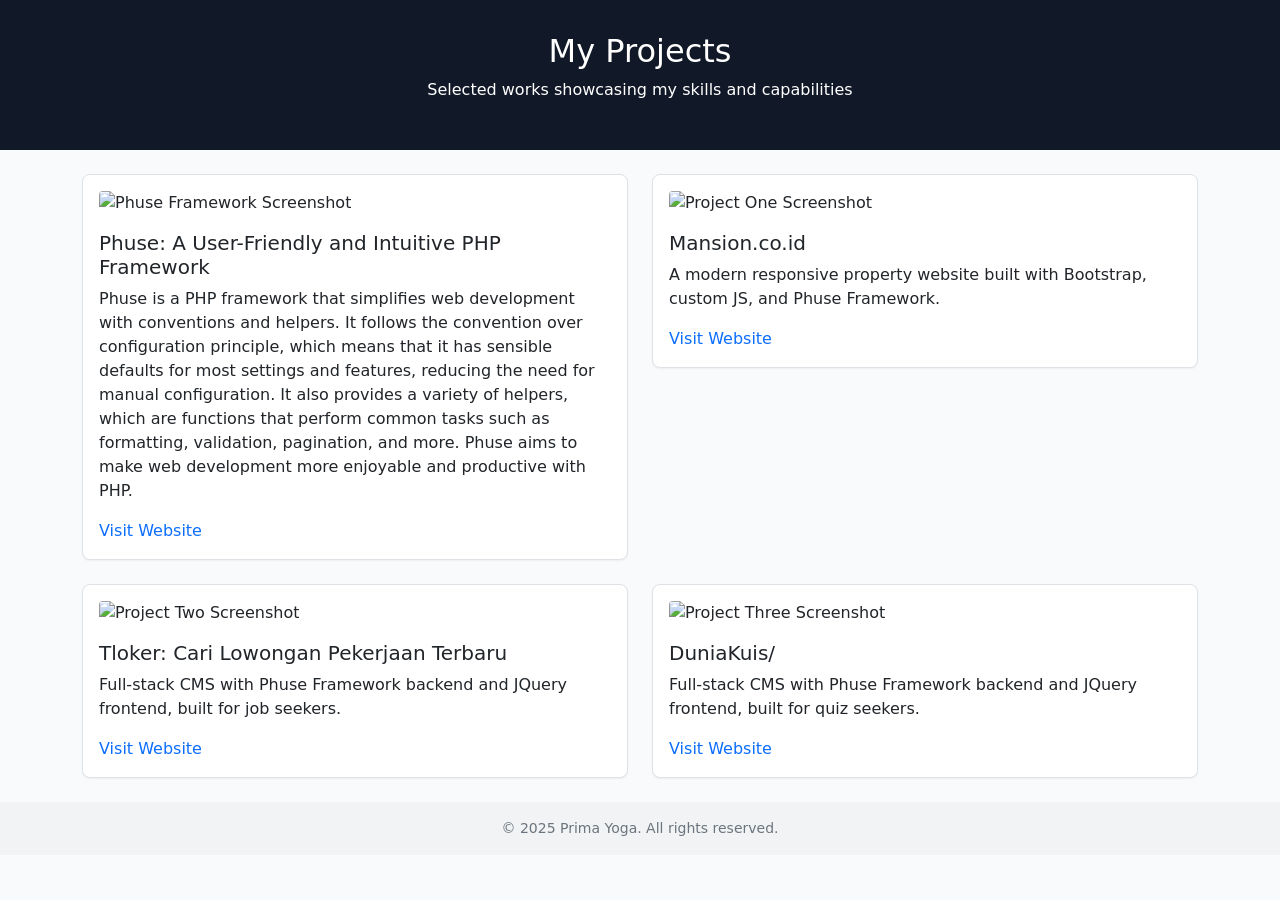
==== projects.html @ 7999642d "Create projects.html" ====
<!DOCTYPE html>
<html lang="en">
<head>
  <meta charset="UTF-8" />
  <meta name="viewport" content="width=device-width, initial-scale=1" />
  <title>Projects | Prima Yoga</title>
  <link href="https://cdn.jsdelivr.net/npm/bootstrap@5.3.3/dist/css/bootstrap.min.css" rel="stylesheet" />
  <style>
    body {
      font-family: system-ui, sans-serif;
      background-color: #f9fafb;
      color: #212529;
    }
    .header {
      background-color: #111827;
      color: white;
      padding: 2rem 1rem;
      text-align: center;
    }
    .header h1 {
      font-size: 2rem;
    }
    .project-card {
      border: 1px solid #dee2e6;
      border-radius: 0.5rem;
      padding: 1rem;
      background-color: #ffffff;
      box-shadow: 0 1px 2px rgba(0,0,0,0.05);
    }
    .project-image {
      max-height: 180px;
      object-fit: cover;
      border-radius: 0.25rem;
    }
    a {
      color: #0d6efd;
      text-decoration: none;
    }
    a:hover {
      text-decoration: underline;
    }
    footer {
      font-size: 0.875rem;
      padding: 1rem 0;
      text-align: center;
      background: #f1f3f5;
      color: #6c757d;
    }
  </style>
</head>
<body>

  <header class="header">
    <h1>My Projects</h1>
    <p>Selected works showcasing my skills and capabilities</p>
  </header>

  <main class="container py-4">
    <div class="row g-4">

      <!-- Project Phuse -->
      <div class="col-md-6">
        <div class="project-card">
          <img src="https://via.placeholder.com/600x300?text=Project+One" alt="Phuse Framework Screenshot" class="img-fluid project-image mb-3" />
          <h5>Phuse: A User-Friendly and Intuitive PHP Framework</h5>
          <p>Phuse is a PHP framework that simplifies web development with conventions and helpers. It follows the convention over configuration principle, which means that it has sensible defaults for most settings and features, reducing the need for manual configuration. It also provides a variety of helpers, which are functions that perform common tasks such as formatting, validation, pagination, and more. Phuse aims to make web development more enjoyable and productive with PHP.</p>
          <a href="https://github.com/primaybr/phuse" target="_blank">Visit Website</a>
        </div>
      </div>

      <!-- Project 1 -->
      <div class="col-md-6">
        <div class="project-card">
          <img src="https://via.placeholder.com/600x300?text=Project+One" alt="Project One Screenshot" class="img-fluid project-image mb-3" />
          <h5>Mansion.co.id</h5>
          <p>A modern responsive property website built with Bootstrap, custom JS, and Phuse Framework.</p>
          <a href="https://mansion.co.id/" target="_blank">Visit Website</a>
        </div>
      </div>

      <!-- Project 2 -->
      <div class="col-md-6">
        <div class="project-card">
          <img src="https://via.placeholder.com/600x300?text=Project+Two" alt="Project Two Screenshot" class="img-fluid project-image mb-3" />
          <h5>Tloker: Cari Lowongan Pekerjaan Terbaru</h5>
          <p>Full-stack CMS with Phuse Framework backend and JQuery frontend, built for job seekers.</p>
          <a href="https://tloker.com/" target="_blank">Visit Website</a>
        </div>
      </div>

       <!-- Project 3 -->
      <div class="col-md-6">
        <div class="project-card">
          <img src="https://via.placeholder.com/600x300?text=Project+Three" alt="Project Three Screenshot" class="img-fluid project-image mb-3" />
          <h5>DuniaKuis/</h5>
          <p>Full-stack CMS with Phuse Framework backend and JQuery frontend, built for quiz seekers.</p>
          <a href="https://duniakuis.id/" target="_blank">Visit Website</a>
        </div>
      </div>

    </div>
  </main>

  <footer>
    &copy; 2025 Prima Yoga. All rights reserved.
  </footer>

  <script src="https://cdn.jsdelivr.net/npm/bootstrap@5.3.3/dist/js/bootstrap.bundle.min.js"></script>
</body>
</html>
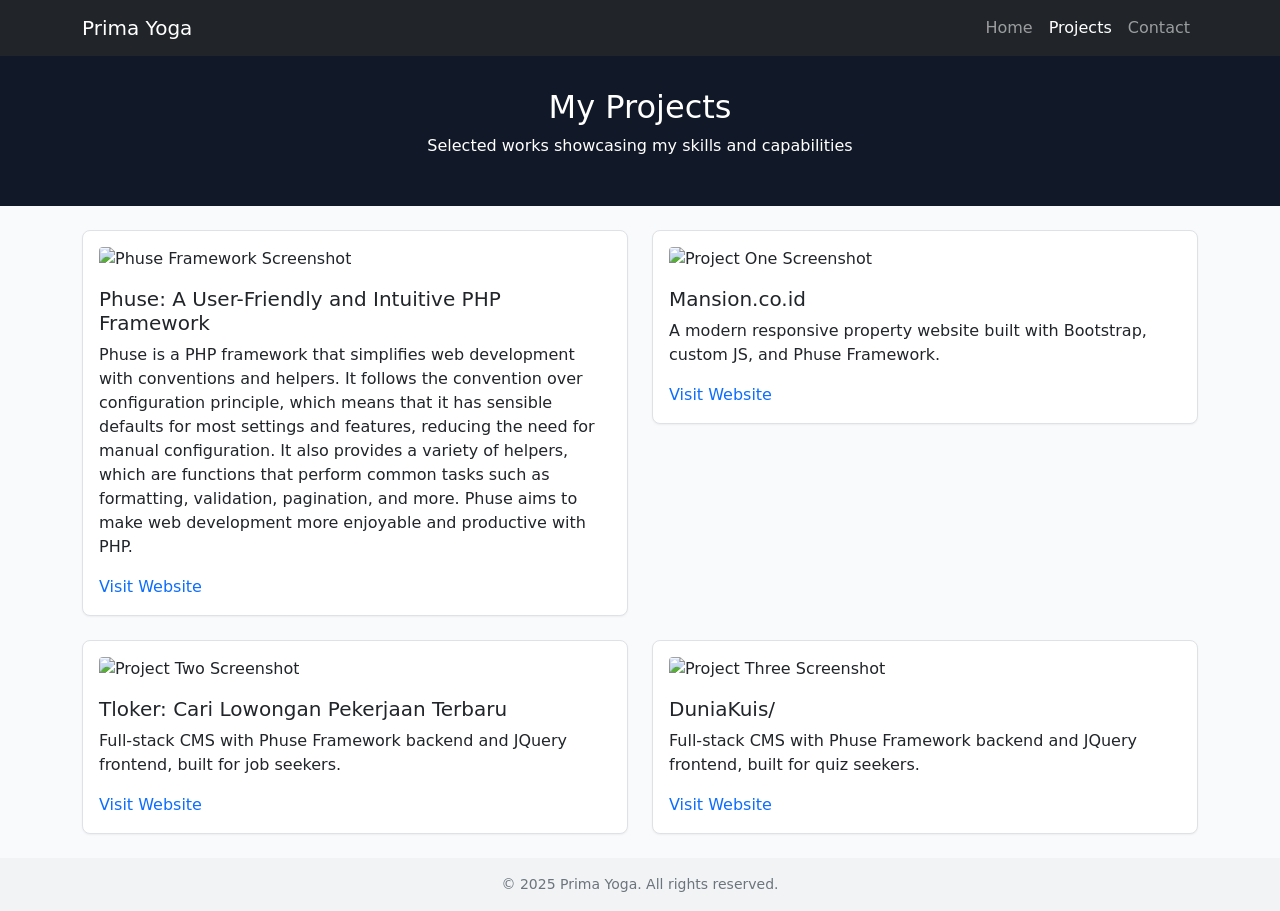
==== commit 28ab0827: "Update projects.html" ====
--- a/projects.html
+++ b/projects.html
@@ -50,6 +50,29 @@
 </head>
 <body>
 
+  <!-- Navbar -->
+  <nav class="navbar navbar-expand-lg navbar-dark bg-dark">
+    <div class="container">
+      <a class="navbar-brand" href="index.html">Prima Yoga</a>
+      <button class="navbar-toggler" type="button" data-bs-toggle="collapse" data-bs-target="#mainNav">
+        <span class="navbar-toggler-icon"></span>
+      </button>
+      <div class="collapse navbar-collapse" id="mainNav">
+        <ul class="navbar-nav ms-auto">
+          <li class="nav-item">
+            <a class="nav-link" href="index.html">Home</a>
+          </li>
+          <li class="nav-item">
+            <a class="nav-link active" aria-current="page" href="projects.html">Projects</a>
+          </li>
+          <li class="nav-item">
+            <a class="nav-link" href="mailto:primaybr@gmail.com">Contact</a>
+          </li>
+        </ul>
+      </div>
+    </div>
+  </nav>
+  
   <header class="header">
     <h1>My Projects</h1>
     <p>Selected works showcasing my skills and capabilities</p>
@@ -61,7 +84,7 @@
       <!-- Project Phuse -->
       <div class="col-md-6">
         <div class="project-card">
-          <img src="https://via.placeholder.com/600x300?text=Project+One" alt="Phuse Framework Screenshot" class="img-fluid project-image mb-3" />
+          <img src="https://placehold.co/600x400?text=Phuse" alt="Phuse Framework Screenshot" class="img-fluid project-image mb-3" />
           <h5>Phuse: A User-Friendly and Intuitive PHP Framework</h5>
           <p>Phuse is a PHP framework that simplifies web development with conventions and helpers. It follows the convention over configuration principle, which means that it has sensible defaults for most settings and features, reducing the need for manual configuration. It also provides a variety of helpers, which are functions that perform common tasks such as formatting, validation, pagination, and more. Phuse aims to make web development more enjoyable and productive with PHP.</p>
           <a href="https://github.com/primaybr/phuse" target="_blank">Visit Website</a>
@@ -71,7 +94,7 @@
       <!-- Project 1 -->
       <div class="col-md-6">
         <div class="project-card">
-          <img src="https://via.placeholder.com/600x300?text=Project+One" alt="Project One Screenshot" class="img-fluid project-image mb-3" />
+          <img src="https://placehold.co/600x400?text=Mansion" alt="Project One Screenshot" class="img-fluid project-image mb-3" />
           <h5>Mansion.co.id</h5>
           <p>A modern responsive property website built with Bootstrap, custom JS, and Phuse Framework.</p>
           <a href="https://mansion.co.id/" target="_blank">Visit Website</a>
@@ -81,7 +104,7 @@
       <!-- Project 2 -->
       <div class="col-md-6">
         <div class="project-card">
-          <img src="https://via.placeholder.com/600x300?text=Project+Two" alt="Project Two Screenshot" class="img-fluid project-image mb-3" />
+          <img src="https://placehold.co/600x400?text=Tloker" alt="Project Two Screenshot" class="img-fluid project-image mb-3" />
           <h5>Tloker: Cari Lowongan Pekerjaan Terbaru</h5>
           <p>Full-stack CMS with Phuse Framework backend and JQuery frontend, built for job seekers.</p>
           <a href="https://tloker.com/" target="_blank">Visit Website</a>
@@ -91,7 +114,7 @@
        <!-- Project 3 -->
       <div class="col-md-6">
         <div class="project-card">
-          <img src="https://via.placeholder.com/600x300?text=Project+Three" alt="Project Three Screenshot" class="img-fluid project-image mb-3" />
+          <img src="https://placehold.co/600x400?text=Dunia Kuis" alt="Project Three Screenshot" class="img-fluid project-image mb-3" />
           <h5>DuniaKuis/</h5>
           <p>Full-stack CMS with Phuse Framework backend and JQuery frontend, built for quiz seekers.</p>
           <a href="https://duniakuis.id/" target="_blank">Visit Website</a>
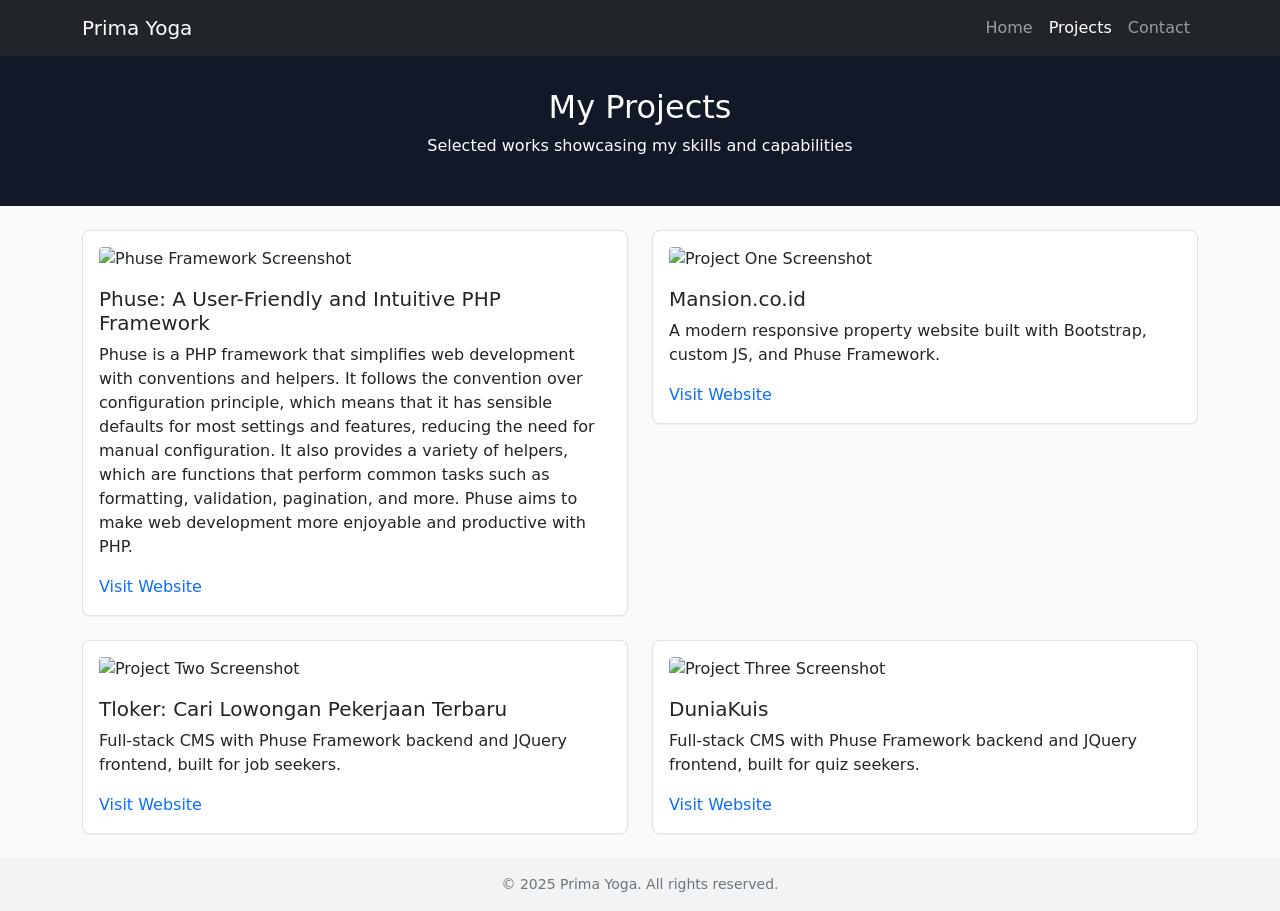
==== commit 4d05d9ba: "Update projects.html" ====
--- a/projects.html
+++ b/projects.html
@@ -115,7 +115,7 @@
       <div class="col-md-6">
         <div class="project-card">
           <img src="https://placehold.co/600x400?text=Dunia Kuis" alt="Project Three Screenshot" class="img-fluid project-image mb-3" />
-          <h5>DuniaKuis/</h5>
+          <h5>DuniaKuis</h5>
           <p>Full-stack CMS with Phuse Framework backend and JQuery frontend, built for quiz seekers.</p>
           <a href="https://duniakuis.id/" target="_blank">Visit Website</a>
         </div>
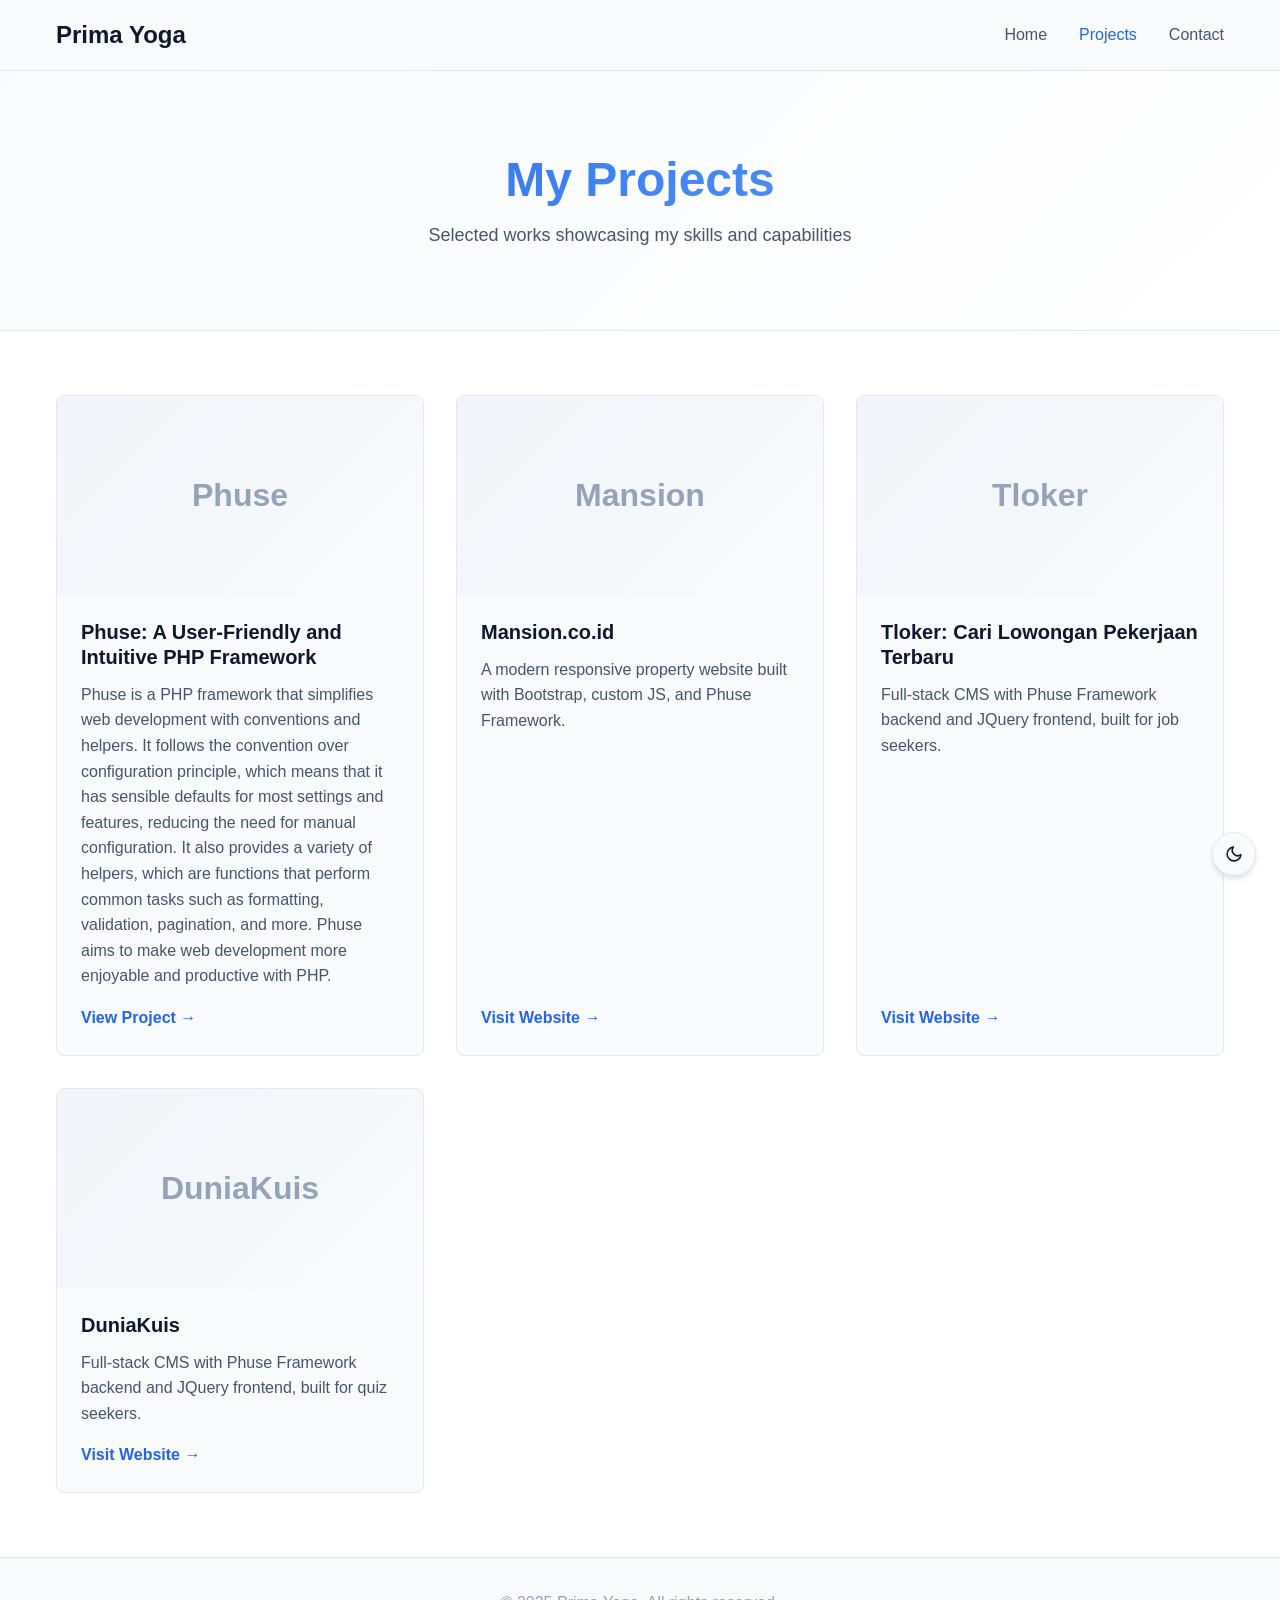
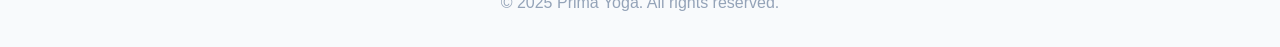
==== commit dc5743ca: "Update" ====
--- a/projects.html
+++ b/projects.html
@@ -1,133 +1,228 @@
 <!DOCTYPE html>
-<html lang="en">
+<html lang="en" data-theme="dark">
 <head>
   <meta charset="UTF-8" />
   <meta name="viewport" content="width=device-width, initial-scale=1" />
   <title>Projects | Prima Yoga</title>
-  <link href="https://cdn.jsdelivr.net/npm/bootstrap@5.3.3/dist/css/bootstrap.min.css" rel="stylesheet" />
+  <link href="assets/css/styles.css" rel="stylesheet">
   <style>
-    body {
-      font-family: system-ui, sans-serif;
-      background-color: #f9fafb;
-      color: #212529;
-    }
-    .header {
-      background-color: #111827;
-      color: white;
+    /* Custom Portfolio Styles */
+    .navbar {
+      background: var(--ps-bg-surface);
+      border-bottom: 1px solid var(--ps-border);
+      padding: 1rem 0;
+      position: sticky;
+      top: 0;
+      z-index: 1000;
+    }
+    .navbar-brand {
+      font-weight: 700;
+      font-size: 1.5rem;
+      color: var(--ps-text-primary);
+    }
+    .navbar-nav {
+      display: flex;
+      gap: 2rem;
+      list-style: none;
+      margin: 0;
+      padding: 0;
+    }
+    .navbar-nav a {
+      color: var(--ps-text-secondary);
+      text-decoration: none;
+      font-weight: 500;
+      transition: color 0.2s;
+    }
+    .navbar-nav a:hover,
+    .navbar-nav a.active {
+      color: var(--ps-primary);
+    }
+    .hero {
+      background: linear-gradient(135deg, var(--ps-bg-surface) 0%, var(--ps-bg-base) 100%);
+      padding: 5rem 1rem;
+      text-align: center;
+      border-bottom: 1px solid var(--ps-border);
+    }
+    .hero h1 {
+      font-size: 3rem;
+      font-weight: 700;
+      margin-bottom: 0.75rem;
+      background: linear-gradient(135deg, var(--ps-primary) 0%, #60A5FA 100%);
+      -webkit-background-clip: text;
+      -webkit-text-fill-color: transparent;
+      background-clip: text;
+    }
+    .hero p {
+      font-size: 1.125rem;
+      color: var(--ps-text-secondary);
+      max-width: 600px;
+      margin: 0 auto;
+    }
+    .projects-section {
+      padding: 4rem 1rem;
+    }
+    .projects-grid {
+      display: grid;
+      grid-template-columns: repeat(auto-fit, minmax(350px, 1fr));
+      gap: 2rem;
+    }
+    .project-card {
+      background: var(--ps-bg-surface);
+      border: 1px solid var(--ps-border);
+      border-radius: var(--ps-radius-lg);
+      overflow: hidden;
+      transition: all 0.3s ease;
+      display: flex;
+      flex-direction: column;
+    }
+    .project-card:hover {
+      border-color: var(--ps-primary);
+      box-shadow: var(--ps-shadow-lg);
+      transform: translateY(-4px);
+    }
+    .project-image {
+      width: 100%;
+      height: 200px;
+      object-fit: cover;
+      background: linear-gradient(135deg, var(--ps-bg-subtle) 0%, var(--ps-bg-surface) 100%);
+      display: flex;
+      align-items: center;
+      justify-content: center;
+      font-size: 2rem;
+      font-weight: 700;
+      color: var(--ps-text-muted);
+    }
+    .project-content {
+      padding: 1.5rem;
+      flex: 1;
+      display: flex;
+      flex-direction: column;
+    }
+    .project-content h3 {
+      font-size: 1.25rem;
+      font-weight: 600;
+      margin-bottom: 0.75rem;
+      color: var(--ps-text-primary);
+    }
+    .project-content p {
+      color: var(--ps-text-secondary);
+      line-height: 1.6;
+      margin-bottom: 1rem;
+      flex: 1;
+    }
+    .project-link {
+      display: inline-block;
+      color: var(--ps-primary);
+      text-decoration: none;
+      font-weight: 600;
+      transition: color 0.2s;
+    }
+    .project-link:hover {
+      color: var(--ps-primary-hover);
+      text-decoration: underline;
+    }
+    footer {
+      background: var(--ps-bg-surface);
+      border-top: 1px solid var(--ps-border);
       padding: 2rem 1rem;
       text-align: center;
-    }
-    .header h1 {
-      font-size: 2rem;
-    }
-    .project-card {
-      border: 1px solid #dee2e6;
-      border-radius: 0.5rem;
-      padding: 1rem;
-      background-color: #ffffff;
-      box-shadow: 0 1px 2px rgba(0,0,0,0.05);
-    }
-    .project-image {
-      max-height: 180px;
-      object-fit: cover;
-      border-radius: 0.25rem;
-    }
-    a {
-      color: #0d6efd;
-      text-decoration: none;
-    }
-    a:hover {
-      text-decoration: underline;
-    }
-    footer {
-      font-size: 0.875rem;
-      padding: 1rem 0;
-      text-align: center;
-      background: #f1f3f5;
-      color: #6c757d;
+      color: var(--ps-text-muted);
+    }
+    @media (max-width: 768px) {
+      .hero h1 {
+        font-size: 2.25rem;
+      }
+      .hero p {
+        font-size: 1rem;
+      }
+      .projects-grid {
+        grid-template-columns: 1fr;
+      }
+      .navbar-nav {
+        flex-direction: column;
+        gap: 1rem;
+        text-align: center;
+      }
     }
   </style>
 </head>
 <body>
 
   <!-- Navbar -->
-  <nav class="navbar navbar-expand-lg navbar-dark bg-dark">
-    <div class="container">
+  <nav class="navbar">
+    <div class="container d-flex justify-content-between align-items-center">
       <a class="navbar-brand" href="index.html">Prima Yoga</a>
-      <button class="navbar-toggler" type="button" data-bs-toggle="collapse" data-bs-target="#mainNav">
-        <span class="navbar-toggler-icon"></span>
-      </button>
-      <div class="collapse navbar-collapse" id="mainNav">
-        <ul class="navbar-nav ms-auto">
-          <li class="nav-item">
-            <a class="nav-link" href="index.html">Home</a>
-          </li>
-          <li class="nav-item">
-            <a class="nav-link active" aria-current="page" href="projects.html">Projects</a>
-          </li>
-          <li class="nav-item">
-            <a class="nav-link" href="mailto:primaybr@gmail.com">Contact</a>
-          </li>
-        </ul>
-      </div>
+      <ul class="navbar-nav">
+        <li><a href="index.html">Home</a></li>
+        <li><a href="projects.html" class="active">Projects</a></li>
+        <li><a href="mailto:primaybr@gmail.com">Contact</a></li>
+      </ul>
     </div>
   </nav>
   
-  <header class="header">
-    <h1>My Projects</h1>
-    <p>Selected works showcasing my skills and capabilities</p>
+  <!-- Hero Section -->
+  <header class="hero">
+    <div class="container">
+      <h1>My Projects</h1>
+      <p>Selected works showcasing my skills and capabilities</p>
+    </div>
   </header>
 
-  <main class="container py-4">
-    <div class="row g-4">
-
-      <!-- Project Phuse -->
-      <div class="col-md-6">
-        <div class="project-card">
-          <img src="https://placehold.co/600x400?text=Phuse" alt="Phuse Framework Screenshot" class="img-fluid project-image mb-3" />
-          <h5>Phuse: A User-Friendly and Intuitive PHP Framework</h5>
-          <p>Phuse is a PHP framework that simplifies web development with conventions and helpers. It follows the convention over configuration principle, which means that it has sensible defaults for most settings and features, reducing the need for manual configuration. It also provides a variety of helpers, which are functions that perform common tasks such as formatting, validation, pagination, and more. Phuse aims to make web development more enjoyable and productive with PHP.</p>
-          <a href="https://github.com/primaybr/phuse" target="_blank">Visit Website</a>
-        </div>
+  <!-- Projects Section -->
+  <main class="projects-section">
+    <div class="container">
+      <div class="projects-grid">
+
+        <!-- Project Phuse -->
+        <div class="project-card">
+          <div class="project-image">Phuse</div>
+          <div class="project-content">
+            <h3>Phuse: A User-Friendly and Intuitive PHP Framework</h3>
+            <p>Phuse is a PHP framework that simplifies web development with conventions and helpers. It follows the convention over configuration principle, which means that it has sensible defaults for most settings and features, reducing the need for manual configuration. It also provides a variety of helpers, which are functions that perform common tasks such as formatting, validation, pagination, and more. Phuse aims to make web development more enjoyable and productive with PHP.</p>
+            <a href="https://github.com/primaybr/phuse" target="_blank" class="project-link">View Project →</a>
+          </div>
+        </div>
+
+        <!-- Project Mansion -->
+        <div class="project-card">
+          <div class="project-image">Mansion</div>
+          <div class="project-content">
+            <h3>Mansion.co.id</h3>
+            <p>A modern responsive property website built with Bootstrap, custom JS, and Phuse Framework.</p>
+            <a href="https://mansion.co.id/" target="_blank" class="project-link">Visit Website →</a>
+          </div>
+        </div>
+
+        <!-- Project Tloker -->
+        <div class="project-card">
+          <div class="project-image">Tloker</div>
+          <div class="project-content">
+            <h3>Tloker: Cari Lowongan Pekerjaan Terbaru</h3>
+            <p>Full-stack CMS with Phuse Framework backend and JQuery frontend, built for job seekers.</p>
+            <a href="https://tloker.com/" target="_blank" class="project-link">Visit Website →</a>
+          </div>
+        </div>
+
+        <!-- Project DuniaKuis -->
+        <div class="project-card">
+          <div class="project-image">DuniaKuis</div>
+          <div class="project-content">
+            <h3>DuniaKuis</h3>
+            <p>Full-stack CMS with Phuse Framework backend and JQuery frontend, built for quiz seekers.</p>
+            <a href="https://duniakuis.id/" target="_blank" class="project-link">Visit Website →</a>
+          </div>
+        </div>
+
       </div>
-
-      <!-- Project 1 -->
-      <div class="col-md-6">
-        <div class="project-card">
-          <img src="https://placehold.co/600x400?text=Mansion" alt="Project One Screenshot" class="img-fluid project-image mb-3" />
-          <h5>Mansion.co.id</h5>
-          <p>A modern responsive property website built with Bootstrap, custom JS, and Phuse Framework.</p>
-          <a href="https://mansion.co.id/" target="_blank">Visit Website</a>
-        </div>
-      </div>
-
-      <!-- Project 2 -->
-      <div class="col-md-6">
-        <div class="project-card">
-          <img src="https://placehold.co/600x400?text=Tloker" alt="Project Two Screenshot" class="img-fluid project-image mb-3" />
-          <h5>Tloker: Cari Lowongan Pekerjaan Terbaru</h5>
-          <p>Full-stack CMS with Phuse Framework backend and JQuery frontend, built for job seekers.</p>
-          <a href="https://tloker.com/" target="_blank">Visit Website</a>
-        </div>
-      </div>
-
-       <!-- Project 3 -->
-      <div class="col-md-6">
-        <div class="project-card">
-          <img src="https://placehold.co/600x400?text=Dunia Kuis" alt="Project Three Screenshot" class="img-fluid project-image mb-3" />
-          <h5>DuniaKuis</h5>
-          <p>Full-stack CMS with Phuse Framework backend and JQuery frontend, built for quiz seekers.</p>
-          <a href="https://duniakuis.id/" target="_blank">Visit Website</a>
-        </div>
-      </div>
-
     </div>
   </main>
 
   <footer>
-    &copy; 2025 Prima Yoga. All rights reserved.
+    <div class="container">
+      <p>&copy; 2025 Prima Yoga. All rights reserved.</p>
+    </div>
   </footer>
 
-  <script src="https://cdn.jsdelivr.net/npm/bootstrap@5.3.3/dist/js/bootstrap.bundle.min.js"></script>
+  <script src="assets/js/scripts.js"></script>
 </body>
 </html>
--- a/assets/css/styles.css
+++ b/assets/css/styles.css
@@ -0,0 +1,3633 @@
+/* PHUSE CSS Framework v1.2.3 - Flat · Modern · Professional */
+
+/* ============================================================
+   § 1  DESIGN TOKENS - CSS Custom Properties
+   ============================================================ */
+:root {
+  /* Brand */
+  --ps-primary:           #2563EB;
+  --ps-primary-hover:     #1D4ED8;
+  --ps-primary-light:     #EFF6FF;
+  --ps-success:           #16A34A;
+  --ps-success-light:     #F0FDF4;
+  --ps-danger:            #DC2626;
+  --ps-danger-light:      #FEF2F2;
+  --ps-warning:           #D97706;
+  --ps-warning-light:     #FFFBEB;
+  --ps-info:              #0891B2;
+  --ps-info-light:        #ECFEFF;
+
+  /* Neutral - semantic */
+  --ps-secondary:         #64748B;
+  --ps-secondary-hover:   #475569;
+  --ps-light:             #F1F5F9;
+  --ps-dark:              #0F172A;
+
+  /* Backgrounds */
+  --ps-bg-base:           #FFFFFF;
+  --ps-bg-surface:        #F8FAFC;
+  --ps-bg-subtle:         #F1F5F9;
+
+  /* Text */
+  --ps-text-primary:      #0F172A;
+  --ps-text-secondary:    #475569;
+  --ps-text-muted:        #94A3B8;
+
+  /* Borders */
+  --ps-border:            #E2E8F0;
+  --ps-border-strong:     #CBD5E1;
+
+  /* Radius */
+  --ps-radius:            6px;
+  --ps-radius-sm:         4px;
+  --ps-radius-lg:         8px;
+
+  /* Shadows */
+  --ps-shadow-sm:         0 1px 2px rgba(0,0,0,.05);
+  --ps-shadow:            0 1px 3px rgba(0,0,0,.1), 0 1px 2px rgba(0,0,0,.06);
+  --ps-shadow-md:         0 4px 6px rgba(0,0,0,.07), 0 2px 4px rgba(0,0,0,.06);
+  --ps-shadow-lg:         0 10px 15px rgba(0,0,0,.1), 0 4px 6px rgba(0,0,0,.05);
+
+  /* Typography */
+  --ps-font-sans:         -apple-system, BlinkMacSystemFont, 'Segoe UI', Roboto, 'Helvetica Neue', Arial, sans-serif;
+  --ps-font-mono:         'SFMono-Regular', Consolas, 'Liberation Mono', Menlo, monospace;
+
+  /* Grid */
+  --ps-gutter-x:          1.5rem;
+  --ps-gutter-y:          0;
+}
+
+/* ============================================================
+   § 2  DARK MODE
+   ============================================================ */
+[data-theme=dark] {
+  --ps-bg-base:           #0F172A;
+  --ps-bg-surface:        #1E293B;
+  --ps-bg-subtle:         #334155;
+
+  --ps-text-primary:      #F1F5F9;
+  --ps-text-secondary:    #94A3B8;
+  --ps-text-muted:        #64748B;
+
+  --ps-border:            #334155;
+  --ps-border-strong:     #475569;
+
+  --ps-primary-light:     #1E3A8A;
+
+  --ps-light:             #1E293B;
+  --ps-dark:              #F1F5F9;
+}
+
+/* ============================================================
+   § 3  RESET & BASE
+   ============================================================ */
+*,
+*::before,
+*::after {
+  box-sizing: border-box;
+}
+
+html {
+  scroll-behavior: smooth;
+  -webkit-text-size-adjust: 100%;
+  tab-size: 4;
+}
+
+body {
+  margin: 0;
+  padding: 0;
+  font-family: var(--ps-font-sans);
+  font-size: 1rem;
+  line-height: 1.6;
+  color: var(--ps-text-primary);
+  background-color: var(--ps-bg-base);
+  -webkit-font-smoothing: antialiased;
+  -moz-osx-font-smoothing: grayscale;
+}
+
+:focus-visible {
+  outline: 2px solid var(--ps-primary);
+  outline-offset: 2px;
+}
+
+:focus:not(:focus-visible) {
+  outline: none;
+}
+
+img,
+svg,
+video,
+canvas,
+audio,
+iframe,
+embed,
+object {
+  display: block;
+  max-width: 100%;
+}
+
+p,
+h1, h2, h3, h4, h5, h6,
+figure,
+blockquote,
+dl,
+dd {
+  margin: 0;
+}
+
+ul, ol {
+  padding: 0;
+  margin: 0;
+  list-style: none;
+}
+
+button {
+  font-family: inherit;
+  cursor: pointer;
+}
+
+input, textarea, select {
+  font-family: inherit;
+  font-size: inherit;
+}
+
+table {
+  border-collapse: collapse;
+}
+
+/* ============================================================
+   § 4  TYPOGRAPHY
+   ============================================================ */
+
+/* Headings */
+h1 { font-size: 2rem;    font-weight: 700; line-height: 1.2; margin-bottom: .5rem; }
+h2 { font-size: 1.75rem; font-weight: 700; line-height: 1.2; margin-bottom: .5rem; }
+h3 { font-size: 1.5rem;  font-weight: 600; line-height: 1.25; margin-bottom: .5rem; }
+h4 { font-size: 1.25rem; font-weight: 600; line-height: 1.3; margin-bottom: .5rem; }
+h5 { font-size: 1.125rem;font-weight: 600; line-height: 1.35; margin-bottom: .5rem; }
+h6 { font-size: 1rem;    font-weight: 600; line-height: 1.4; margin-bottom: .5rem; }
+
+/* Display */
+.display-1 { font-size: 5rem;   font-weight: 700; line-height: 1.2; }
+.display-2 { font-size: 4.5rem; font-weight: 700; line-height: 1.2; }
+.display-3 { font-size: 4rem;   font-weight: 700; line-height: 1.2; }
+.display-4 { font-size: 3.5rem; font-weight: 700; line-height: 1.2; }
+.display-5 { font-size: 3rem;   font-weight: 700; line-height: 1.2; }
+.display-6 { font-size: 2.5rem; font-weight: 700; line-height: 1.2; }
+
+/* Lead */
+.lead { font-size: 1.25rem; font-weight: 300; line-height: 1.7; }
+
+/* Small */
+.small, small { font-size: 0.875em; }
+
+/* Font weight */
+.fw-bold     { font-weight: 700; }
+.fw-semibold { font-weight: 600; }
+.fw-medium   { font-weight: 500; }
+.fw-normal   { font-weight: 400; }
+.fw-light    { font-weight: 300; }
+
+/* Font style */
+.fst-italic { font-style: italic; }
+.fst-normal { font-style: normal; }
+
+/* Line height */
+.lh-1    { line-height: 1; }
+.lh-sm   { line-height: 1.25; }
+.lh-base { line-height: 1.6; }
+.lh-lg   { line-height: 2; }
+
+/* Letter spacing */
+.ls-wide { letter-spacing: 0.1em; }
+
+/* Links */
+a {
+  color: var(--ps-primary);
+  text-decoration: none;
+}
+a:hover {
+  text-decoration: underline;
+}
+
+/* Paragraph */
+p {
+  margin-bottom: 1rem;
+}
+p:last-child {
+  margin-bottom: 0;
+}
+
+/* Blockquote */
+blockquote {
+  padding: 1rem 1.25rem;
+  border-left: 4px solid var(--ps-primary);
+  background: var(--ps-bg-surface);
+  color: var(--ps-text-secondary);
+  border-radius: 0 var(--ps-radius) var(--ps-radius) 0;
+  margin-bottom: 1rem;
+}
+
+/* HR */
+hr {
+  border: none;
+  border-top: 1px solid var(--ps-border);
+  margin: 1.5rem 0;
+}
+
+/* ============================================================
+   § 5  CONTAINER
+   ============================================================ */
+.container {
+  width: 100%;
+  max-width: 1200px;
+  margin-right: auto;
+  margin-left: auto;
+  padding-right: 1rem;
+  padding-left: 1rem;
+}
+
+.container-sm {
+  width: 100%;
+  max-width: 540px;
+  margin-right: auto;
+  margin-left: auto;
+  padding-right: 1rem;
+  padding-left: 1rem;
+}
+
+.container-md {
+  width: 100%;
+  max-width: 720px;
+  margin-right: auto;
+  margin-left: auto;
+  padding-right: 1rem;
+  padding-left: 1rem;
+}
+
+.container-lg {
+  width: 100%;
+  max-width: 960px;
+  margin-right: auto;
+  margin-left: auto;
+  padding-right: 1rem;
+  padding-left: 1rem;
+}
+
+.container-xl {
+  width: 100%;
+  max-width: 1140px;
+  margin-right: auto;
+  margin-left: auto;
+  padding-right: 1rem;
+  padding-left: 1rem;
+}
+
+.container-fluid {
+  width: 100%;
+  padding-right: 1rem;
+  padding-left: 1rem;
+}
+
+/* ============================================================
+   § 6  GRID SYSTEM (12 columns)
+   ============================================================ */
+.row {
+  display: flex;
+  flex-wrap: wrap;
+  margin-right: calc(var(--ps-gutter-x, 1.5rem) * -.5);
+  margin-left:  calc(var(--ps-gutter-x, 1.5rem) * -.5);
+  margin-top: calc(var(--ps-gutter-y, 0) * -1);
+}
+
+.row > * {
+  box-sizing: border-box;
+  flex-shrink: 0;
+  width: 100%;
+  max-width: 100%;
+  padding-right: calc(var(--ps-gutter-x, 1.5rem) * .5);
+  padding-left:  calc(var(--ps-gutter-x, 1.5rem) * .5);
+  margin-top: var(--ps-gutter-y, 0);
+}
+
+.col        { flex: 1 0 0%; }
+.col-auto   { flex: 0 0 auto; width: auto; }
+.col-1      { flex: 0 0 auto; width: 8.33333%; }
+.col-2      { flex: 0 0 auto; width: 16.66667%; }
+.col-3      { flex: 0 0 auto; width: 25%; }
+.col-4      { flex: 0 0 auto; width: 33.33333%; }
+.col-5      { flex: 0 0 auto; width: 41.66667%; }
+.col-6      { flex: 0 0 auto; width: 50%; }
+.col-7      { flex: 0 0 auto; width: 58.33333%; }
+.col-8      { flex: 0 0 auto; width: 66.66667%; }
+.col-9      { flex: 0 0 auto; width: 75%; }
+.col-10     { flex: 0 0 auto; width: 83.33333%; }
+.col-11     { flex: 0 0 auto; width: 91.66667%; }
+.col-12     { flex: 0 0 auto; width: 100%; }
+
+/* Row columns */
+.row-cols-1 > * { flex: 0 0 auto; width: 100%; }
+.row-cols-2 > * { flex: 0 0 auto; width: 50%; }
+.row-cols-3 > * { flex: 0 0 auto; width: 33.33333%; }
+.row-cols-4 > * { flex: 0 0 auto; width: 25%; }
+.row-cols-5 > * { flex: 0 0 auto; width: 20%; }
+.row-cols-6 > * { flex: 0 0 auto; width: 16.66667%; }
+
+/* Gap utilities */
+.g-0  { --ps-gutter-x: 0;     --ps-gutter-y: 0; }
+.g-1  { --ps-gutter-x: .25rem; --ps-gutter-y: .25rem; }
+.g-2  { --ps-gutter-x: .5rem;  --ps-gutter-y: .5rem; }
+.g-3  { --ps-gutter-x: 1rem;   --ps-gutter-y: 1rem; }
+.g-4  { --ps-gutter-x: 1.5rem; --ps-gutter-y: 1.5rem; }
+.g-5  { --ps-gutter-x: 3rem;   --ps-gutter-y: 3rem; }
+
+.gx-0 { --ps-gutter-x: 0; }
+.gx-1 { --ps-gutter-x: .25rem; }
+.gx-2 { --ps-gutter-x: .5rem; }
+.gx-3 { --ps-gutter-x: 1rem; }
+.gx-4 { --ps-gutter-x: 1.5rem; }
+.gx-5 { --ps-gutter-x: 3rem; }
+
+.gy-0 { --ps-gutter-y: 0; }
+.gy-1 { --ps-gutter-y: .25rem; }
+.gy-2 { --ps-gutter-y: .5rem; }
+.gy-3 { --ps-gutter-y: 1rem; }
+.gy-4 { --ps-gutter-y: 1.5rem; }
+.gy-5 { --ps-gutter-y: 3rem; }
+
+/* ============================================================
+   § 7  FLEXBOX UTILITIES
+   ============================================================ */
+.d-flex         { display: flex !important; }
+.d-inline-flex  { display: inline-flex !important; }
+
+.flex-row            { flex-direction: row !important; }
+.flex-column         { flex-direction: column !important; }
+.flex-row-reverse    { flex-direction: row-reverse !important; }
+.flex-column-reverse { flex-direction: column-reverse !important; }
+
+.flex-wrap         { flex-wrap: wrap !important; }
+.flex-nowrap       { flex-wrap: nowrap !important; }
+.flex-wrap-reverse { flex-wrap: wrap-reverse !important; }
+
+.flex-fill    { flex: 1 1 auto !important; }
+.flex-grow-0  { flex-grow: 0 !important; }
+.flex-grow-1  { flex-grow: 1 !important; }
+.flex-shrink-0 { flex-shrink: 0 !important; }
+.flex-shrink-1 { flex-shrink: 1 !important; }
+
+.justify-content-start   { justify-content: flex-start !important; }
+.justify-content-end     { justify-content: flex-end !important; }
+.justify-content-center  { justify-content: center !important; }
+.justify-content-between { justify-content: space-between !important; }
+.justify-content-around  { justify-content: space-around !important; }
+.justify-content-evenly  { justify-content: space-evenly !important; }
+
+.align-items-start    { align-items: flex-start !important; }
+.align-items-end      { align-items: flex-end !important; }
+.align-items-center   { align-items: center !important; }
+.align-items-baseline { align-items: baseline !important; }
+.align-items-stretch  { align-items: stretch !important; }
+
+.align-content-start   { align-content: flex-start !important; }
+.align-content-end     { align-content: flex-end !important; }
+.align-content-center  { align-content: center !important; }
+.align-content-between { align-content: space-between !important; }
+.align-content-around  { align-content: space-around !important; }
+.align-content-stretch { align-content: stretch !important; }
+
+.align-self-auto     { align-self: auto !important; }
+.align-self-start    { align-self: flex-start !important; }
+.align-self-end      { align-self: flex-end !important; }
+.align-self-center   { align-self: center !important; }
+.align-self-baseline { align-self: baseline !important; }
+.align-self-stretch  { align-self: stretch !important; }
+
+.order-first { order: -1 !important; }
+.order-0     { order: 0 !important; }
+.order-1     { order: 1 !important; }
+.order-2     { order: 2 !important; }
+.order-3     { order: 3 !important; }
+.order-4     { order: 4 !important; }
+.order-5     { order: 5 !important; }
+.order-last  { order: 6 !important; }
+
+.gap-0 { gap: 0 !important; }
+.gap-1 { gap: .25rem !important; }
+.gap-2 { gap: .5rem !important; }
+.gap-3 { gap: 1rem !important; }
+.gap-4 { gap: 1.5rem !important; }
+.gap-5 { gap: 3rem !important; }
+
+/* ============================================================
+   § 8  SPACING (margin & padding)
+   ============================================================ */
+
+/* Margin */
+.m-0  { margin: 0 !important; }
+.m-1  { margin: .25rem !important; }
+.m-2  { margin: .5rem !important; }
+.m-3  { margin: 1rem !important; }
+.m-4  { margin: 1.5rem !important; }
+.m-5  { margin: 3rem !important; }
+.m-6  { margin: 4rem !important; }
+.m-7  { margin: 5rem !important; }
+.m-8  { margin: 6rem !important; }
+.m-auto { margin: auto !important; }
+
+.mt-0  { margin-top: 0 !important; }
+.mt-1  { margin-top: .25rem !important; }
+.mt-2  { margin-top: .5rem !important; }
+.mt-3  { margin-top: 1rem !important; }
+.mt-4  { margin-top: 1.5rem !important; }
+.mt-5  { margin-top: 3rem !important; }
+.mt-6  { margin-top: 4rem !important; }
+.mt-7  { margin-top: 5rem !important; }
+.mt-8  { margin-top: 6rem !important; }
+.mt-auto { margin-top: auto !important; }
+
+.mb-0  { margin-bottom: 0 !important; }
+.mb-1  { margin-bottom: .25rem !important; }
+.mb-2  { margin-bottom: .5rem !important; }
+.mb-3  { margin-bottom: 1rem !important; }
+.mb-4  { margin-bottom: 1.5rem !important; }
+.mb-5  { margin-bottom: 3rem !important; }
+.mb-6  { margin-bottom: 4rem !important; }
+.mb-7  { margin-bottom: 5rem !important; }
+.mb-8  { margin-bottom: 6rem !important; }
+.mb-auto { margin-bottom: auto !important; }
+
+.ms-0  { margin-left: 0 !important; }
+.ms-1  { margin-left: .25rem !important; }
+.ms-2  { margin-left: .5rem !important; }
+.ms-3  { margin-left: 1rem !important; }
+.ms-4  { margin-left: 1.5rem !important; }
+.ms-5  { margin-left: 3rem !important; }
+.ms-6  { margin-left: 4rem !important; }
+.ms-7  { margin-left: 5rem !important; }
+.ms-8  { margin-left: 6rem !important; }
+.ms-auto { margin-left: auto !important; }
+
+.me-0  { margin-right: 0 !important; }
+.me-1  { margin-right: .25rem !important; }
+.me-2  { margin-right: .5rem !important; }
+.me-3  { margin-right: 1rem !important; }
+.me-4  { margin-right: 1.5rem !important; }
+.me-5  { margin-right: 3rem !important; }
+.me-6  { margin-right: 4rem !important; }
+.me-7  { margin-right: 5rem !important; }
+.me-8  { margin-right: 6rem !important; }
+.me-auto { margin-right: auto !important; }
+
+.mx-0    { margin-right: 0 !important; margin-left: 0 !important; }
+.mx-1    { margin-right: .25rem !important; margin-left: .25rem !important; }
+.mx-2    { margin-right: .5rem !important;  margin-left: .5rem !important; }
+.mx-3    { margin-right: 1rem !important;   margin-left: 1rem !important; }
+.mx-4    { margin-right: 1.5rem !important; margin-left: 1.5rem !important; }
+.mx-5    { margin-right: 3rem !important;   margin-left: 3rem !important; }
+.mx-auto { margin-right: auto !important;   margin-left: auto !important; }
+
+.my-0  { margin-top: 0 !important;      margin-bottom: 0 !important; }
+.my-1  { margin-top: .25rem !important; margin-bottom: .25rem !important; }
+.my-2  { margin-top: .5rem !important;  margin-bottom: .5rem !important; }
+.my-3  { margin-top: 1rem !important;   margin-bottom: 1rem !important; }
+.my-4  { margin-top: 1.5rem !important; margin-bottom: 1.5rem !important; }
+.my-5  { margin-top: 3rem !important;   margin-bottom: 3rem !important; }
+.my-auto { margin-top: auto !important; margin-bottom: auto !important; }
+
+/* Padding */
+.p-0  { padding: 0 !important; }
+.p-1  { padding: .25rem !important; }
+.p-2  { padding: .5rem !important; }
+.p-3  { padding: 1rem !important; }
+.p-4  { padding: 1.5rem !important; }
+.p-5  { padding: 3rem !important; }
+.p-6  { padding: 4rem !important; }
+.p-7  { padding: 5rem !important; }
+.p-8  { padding: 6rem !important; }
+
+.pt-0  { padding-top: 0 !important; }
+.pt-1  { padding-top: .25rem !important; }
+.pt-2  { padding-top: .5rem !important; }
+.pt-3  { padding-top: 1rem !important; }
+.pt-4  { padding-top: 1.5rem !important; }
+.pt-5  { padding-top: 3rem !important; }
+.pt-6  { padding-top: 4rem !important; }
+.pt-7  { padding-top: 5rem !important; }
+.pt-8  { padding-top: 6rem !important; }
+
+.pb-0  { padding-bottom: 0 !important; }
+.pb-1  { padding-bottom: .25rem !important; }
+.pb-2  { padding-bottom: .5rem !important; }
+.pb-3  { padding-bottom: 1rem !important; }
+.pb-4  { padding-bottom: 1.5rem !important; }
+.pb-5  { padding-bottom: 3rem !important; }
+.pb-6  { padding-bottom: 4rem !important; }
+.pb-7  { padding-bottom: 5rem !important; }
+.pb-8  { padding-bottom: 6rem !important; }
+
+.ps-0  { padding-left: 0 !important; }
+.ps-1  { padding-left: .25rem !important; }
+.ps-2  { padding-left: .5rem !important; }
+.ps-3  { padding-left: 1rem !important; }
+.ps-4  { padding-left: 1.5rem !important; }
+.ps-5  { padding-left: 3rem !important; }
+.ps-6  { padding-left: 4rem !important; }
+.ps-7  { padding-left: 5rem !important; }
+.ps-8  { padding-left: 6rem !important; }
+
+.pe-0  { padding-right: 0 !important; }
+.pe-1  { padding-right: .25rem !important; }
+.pe-2  { padding-right: .5rem !important; }
+.pe-3  { padding-right: 1rem !important; }
+.pe-4  { padding-right: 1.5rem !important; }
+.pe-5  { padding-right: 3rem !important; }
+.pe-6  { padding-right: 4rem !important; }
+.pe-7  { padding-right: 5rem !important; }
+.pe-8  { padding-right: 6rem !important; }
+
+.px-0  { padding-right: 0 !important;      padding-left: 0 !important; }
+.px-1  { padding-right: .25rem !important;  padding-left: .25rem !important; }
+.px-2  { padding-right: .5rem !important;   padding-left: .5rem !important; }
+.px-3  { padding-right: 1rem !important;    padding-left: 1rem !important; }
+.px-4  { padding-right: 1.5rem !important;  padding-left: 1.5rem !important; }
+.px-5  { padding-right: 3rem !important;    padding-left: 3rem !important; }
+
+.py-0  { padding-top: 0 !important;      padding-bottom: 0 !important; }
+.py-1  { padding-top: .25rem !important; padding-bottom: .25rem !important; }
+.py-2  { padding-top: .5rem !important;  padding-bottom: .5rem !important; }
+.py-3  { padding-top: 1rem !important;   padding-bottom: 1rem !important; }
+.py-4  { padding-top: 1.5rem !important; padding-bottom: 1.5rem !important; }
+.py-5  { padding-top: 3rem !important;   padding-bottom: 3rem !important; }
+
+/* ============================================================
+   § 9  DISPLAY
+   ============================================================ */
+.d-none         { display: none !important; }
+.d-block        { display: block !important; }
+.d-inline       { display: inline !important; }
+.d-inline-block { display: inline-block !important; }
+.d-grid         { display: grid !important; }
+.d-table        { display: table !important; }
+.d-table-cell   { display: table-cell !important; }
+.d-table-row    { display: table-row !important; }
+
+/* ============================================================
+   § 10  COLOR UTILITIES
+   ============================================================ */
+
+/* Background */
+.bg-primary     { background-color: var(--ps-primary) !important; }
+.bg-secondary   { background-color: var(--ps-secondary) !important; }
+.bg-success     { background-color: var(--ps-success) !important; }
+.bg-danger      { background-color: var(--ps-danger) !important; }
+.bg-warning     { background-color: var(--ps-warning) !important; }
+.bg-info        { background-color: var(--ps-info) !important; }
+.bg-light       { background-color: var(--ps-light) !important; }
+.bg-dark        { background-color: var(--ps-dark) !important; }
+.bg-white       { background-color: #ffffff !important; }
+.bg-transparent { background-color: transparent !important; }
+.bg-tertiary    { background-color: var(--ps-bg-subtle) !important; color: var(--ps-text-primary); }
+.bg-surface     { background-color: var(--ps-bg-surface) !important; }
+.bg-subtle      { background-color: var(--ps-bg-subtle) !important; }
+
+/* Subtle background variants */
+.bg-primary-subtle  { background-color: var(--ps-primary-light) !important; }
+.bg-success-subtle  { background-color: var(--ps-success-light) !important; }
+.bg-danger-subtle   { background-color: var(--ps-danger-light) !important; }
+.bg-warning-subtle  { background-color: var(--ps-warning-light) !important; }
+.bg-info-subtle     { background-color: var(--ps-info-light) !important; }
+.bg-secondary-subtle { background-color: #F1F5F9 !important; }
+
+/* Text color */
+.text-primary   { color: var(--ps-primary) !important; }
+.text-secondary { color: var(--ps-text-secondary) !important; }
+.text-success   { color: var(--ps-success) !important; }
+.text-danger    { color: var(--ps-danger) !important; }
+.text-warning   { color: var(--ps-warning) !important; }
+.text-info      { color: var(--ps-info) !important; }
+.text-light     { color: var(--ps-light) !important; }
+.text-dark      { color: var(--ps-dark) !important; }
+.text-white     { color: #ffffff !important; }
+.text-muted     { color: var(--ps-text-muted) !important; }
+.text-body      { color: var(--ps-text-primary) !important; }
+.text-reset     { color: inherit !important; }
+
+/* Text emphasis variants */
+.text-primary-emphasis  { color: #1D4ED8 !important; }
+.text-success-emphasis  { color: #15803D !important; }
+.text-danger-emphasis   { color: #B91C1C !important; }
+.text-warning-emphasis  { color: #B45309 !important; }
+.text-info-emphasis     { color: #0E7490 !important; }
+.text-secondary-emphasis { color: #334155 !important; }
+
+/* ============================================================
+   § 11  BORDER & RADIUS
+   ============================================================ */
+.border        { border: 1px solid var(--ps-border) !important; }
+.border-0      { border: none !important; }
+.border-top    { border-top: 1px solid var(--ps-border) !important; }
+.border-bottom { border-bottom: 1px solid var(--ps-border) !important; }
+.border-start  { border-left: 1px solid var(--ps-border) !important; }
+.border-end    { border-right: 1px solid var(--ps-border) !important; }
+
+.border-primary   { border-color: var(--ps-primary) !important; }
+.border-secondary { border-color: var(--ps-secondary) !important; }
+.border-success   { border-color: var(--ps-success) !important; }
+.border-danger    { border-color: var(--ps-danger) !important; }
+.border-warning   { border-color: var(--ps-warning) !important; }
+.border-info      { border-color: var(--ps-info) !important; }
+.border-light     { border-color: var(--ps-border) !important; }
+.border-dark      { border-color: var(--ps-dark) !important; }
+
+.border-1 { border-width: 1px !important; }
+.border-2 { border-width: 2px !important; }
+.border-3 { border-width: 3px !important; }
+.border-4 { border-width: 4px !important; }
+.border-5 { border-width: 5px !important; }
+
+.rounded        { border-radius: var(--ps-radius) !important; }
+.rounded-0      { border-radius: 0 !important; }
+.rounded-1      { border-radius: .25rem !important; }
+.rounded-2      { border-radius: .375rem !important; }
+.rounded-3      { border-radius: .5rem !important; }
+.rounded-4      { border-radius: .75rem !important; }
+.rounded-5      { border-radius: 1rem !important; }
+.rounded-circle { border-radius: 50% !important; }
+.rounded-pill   { border-radius: 50rem !important; }
+
+.rounded-top    { border-top-left-radius: var(--ps-radius) !important; border-top-right-radius: var(--ps-radius) !important; }
+.rounded-bottom { border-bottom-left-radius: var(--ps-radius) !important; border-bottom-right-radius: var(--ps-radius) !important; }
+.rounded-start  { border-top-left-radius: var(--ps-radius) !important; border-bottom-left-radius: var(--ps-radius) !important; }
+.rounded-end    { border-top-right-radius: var(--ps-radius) !important; border-bottom-right-radius: var(--ps-radius) !important; }
+
+/* ============================================================
+   § 12  SHADOW
+   ============================================================ */
+.shadow-none { box-shadow: none !important; }
+.shadow-sm   { box-shadow: var(--ps-shadow-sm) !important; }
+.shadow      { box-shadow: var(--ps-shadow) !important; }
+.shadow-md   { box-shadow: var(--ps-shadow-md) !important; }
+.shadow-lg   { box-shadow: var(--ps-shadow-lg) !important; }
+
+/* ============================================================
+   § 13  BUTTON
+   ============================================================ */
+.btn {
+  display: inline-flex;
+  align-items: center;
+  gap: .375rem;
+  padding: .5rem 1rem;
+  border: 1px solid transparent;
+  border-radius: var(--ps-radius);
+  font-family: var(--ps-font-sans);
+  font-size: 1rem;
+  font-weight: 500;
+  line-height: 1.5;
+  cursor: pointer;
+  text-decoration: none;
+  transition: color .15s ease, background-color .15s ease, border-color .15s ease, box-shadow .15s ease;
+  user-select: none;
+  white-space: nowrap;
+  vertical-align: middle;
+}
+
+.btn:focus-visible {
+  outline: 2px solid var(--ps-primary);
+  outline-offset: 2px;
+}
+
+.btn:disabled,
+.btn.disabled {
+  opacity: .65;
+  pointer-events: none;
+}
+
+/* Button sizes */
+.btn-sm {
+  padding: .25rem .5rem;
+  font-size: .875rem;
+  border-radius: var(--ps-radius-sm);
+}
+
+.btn-lg {
+  padding: .75rem 1.5rem;
+  font-size: 1.125rem;
+  border-radius: var(--ps-radius-lg);
+}
+
+.btn-block {
+  width: 100%;
+  display: flex;
+  justify-content: center;
+}
+
+/* Solid variants */
+.btn-primary {
+  background-color: var(--ps-primary);
+  border-color: var(--ps-primary);
+  color: #ffffff;
+}
+.btn-primary:hover {
+  background-color: var(--ps-primary-hover);
+  border-color: var(--ps-primary-hover);
+  color: #ffffff;
+  text-decoration: none;
+}
+
+.btn-secondary {
+  background-color: #64748B;
+  border-color: #64748B;
+  color: #ffffff;
+}
+.btn-secondary:hover {
+  background-color: #475569;
+  border-color: #475569;
+  color: #ffffff;
+  text-decoration: none;
+}
+
+.btn-success {
+  background-color: var(--ps-success);
+  border-color: var(--ps-success);
+  color: #ffffff;
+}
+.btn-success:hover {
+  background-color: #15803D;
+  border-color: #15803D;
+  color: #ffffff;
+  text-decoration: none;
+}
+
+.btn-danger {
+  background-color: var(--ps-danger);
+  border-color: var(--ps-danger);
+  color: #ffffff;
+}
+.btn-danger:hover {
+  background-color: #B91C1C;
+  border-color: #B91C1C;
+  color: #ffffff;
+  text-decoration: none;
+}
+
+.btn-warning {
+  background-color: var(--ps-warning);
+  border-color: var(--ps-warning);
+  color: #ffffff;
+}
+.btn-warning:hover {
+  background-color: #B45309;
+  border-color: #B45309;
+  color: #ffffff;
+  text-decoration: none;
+}
+
+.btn-info {
+  background-color: var(--ps-info);
+  border-color: var(--ps-info);
+  color: #ffffff;
+}
+.btn-info:hover {
+  background-color: #0E7490;
+  border-color: #0E7490;
+  color: #ffffff;
+  text-decoration: none;
+}
+
+.btn-light {
+  background-color: #F1F5F9;
+  border-color: #E2E8F0;
+  color: #0F172A;
+}
+.btn-light:hover {
+  background-color: #E2E8F0;
+  border-color: #CBD5E1;
+  color: #0F172A;
+  text-decoration: none;
+}
+
+.btn-dark {
+  background-color: #0F172A;
+  border-color: #0F172A;
+  color: #ffffff;
+}
+.btn-dark:hover {
+  background-color: #1E293B;
+  border-color: #1E293B;
+  color: #ffffff;
+  text-decoration: none;
+}
+
+/* Outline variants */
+.btn-outline-primary {
+  background-color: transparent;
+  border-color: var(--ps-primary);
+  color: var(--ps-primary);
+}
+.btn-outline-primary:hover {
+  background-color: var(--ps-primary);
+  border-color: var(--ps-primary);
+  color: #ffffff;
+  text-decoration: none;
+}
+
+.btn-outline-secondary {
+  background-color: transparent;
+  border-color: #64748B;
+  color: #64748B;
+}
+.btn-outline-secondary:hover {
+  background-color: #64748B;
+  border-color: #64748B;
+  color: #ffffff;
+  text-decoration: none;
+}
+
+.btn-outline-success {
+  background-color: transparent;
+  border-color: var(--ps-success);
+  color: var(--ps-success);
+}
+.btn-outline-success:hover {
+  background-color: var(--ps-success);
+  border-color: var(--ps-success);
+  color: #ffffff;
+  text-decoration: none;
+}
+
+.btn-outline-danger {
+  background-color: transparent;
+  border-color: var(--ps-danger);
+  color: var(--ps-danger);
+}
+.btn-outline-danger:hover {
+  background-color: var(--ps-danger);
+  border-color: var(--ps-danger);
+  color: #ffffff;
+  text-decoration: none;
+}
+
+.btn-outline-warning {
+  background-color: transparent;
+  border-color: var(--ps-warning);
+  color: var(--ps-warning);
+}
+.btn-outline-warning:hover {
+  background-color: var(--ps-warning);
+  border-color: var(--ps-warning);
+  color: #ffffff;
+  text-decoration: none;
+}
+
+.btn-outline-info {
+  background-color: transparent;
+  border-color: var(--ps-info);
+  color: var(--ps-info);
+}
+.btn-outline-info:hover {
+  background-color: var(--ps-info);
+  border-color: var(--ps-info);
+  color: #ffffff;
+  text-decoration: none;
+}
+
+.btn-outline-light {
+  background-color: transparent;
+  border-color: #E2E8F0;
+  color: var(--ps-text-secondary);
+}
+.btn-outline-light:hover {
+  background-color: #F1F5F9;
+  border-color: #E2E8F0;
+  color: var(--ps-text-primary);
+  text-decoration: none;
+}
+
+.btn-outline-dark {
+  background-color: transparent;
+  border-color: #0F172A;
+  color: #0F172A;
+}
+.btn-outline-dark:hover {
+  background-color: #0F172A;
+  border-color: #0F172A;
+  color: #ffffff;
+  text-decoration: none;
+}
+
+/* Link button */
+.btn-link {
+  background-color: transparent;
+  border-color: transparent;
+  color: var(--ps-primary);
+  padding-left: 0;
+  padding-right: 0;
+}
+.btn-link:hover {
+  color: var(--ps-primary-hover);
+  text-decoration: underline;
+  background-color: transparent;
+}
+
+/* Button group */
+.btn-group {
+  display: inline-flex;
+}
+.btn-group > .btn:not(:first-child) {
+  border-top-left-radius: 0;
+  border-bottom-left-radius: 0;
+  margin-left: -1px;
+}
+.btn-group > .btn:not(:last-child) {
+  border-top-right-radius: 0;
+  border-bottom-right-radius: 0;
+}
+
+/* ============================================================
+   § 14  CARD
+   ============================================================ */
+.card {
+  background: var(--ps-bg-base);
+  border: 1px solid var(--ps-border);
+  border-radius: var(--ps-radius);
+  overflow: hidden;
+  display: flex;
+  flex-direction: column;
+}
+
+.card:hover {
+  box-shadow: var(--ps-shadow-md);
+  transition: box-shadow .2s ease;
+}
+
+.card-header {
+  padding: .75rem 1rem;
+  border-bottom: 1px solid var(--ps-border);
+  background: var(--ps-bg-surface);
+  font-weight: 500;
+}
+
+.card-body {
+  padding: 1rem;
+  flex: 1 1 auto;
+}
+
+.card-footer {
+  padding: .75rem 1rem;
+  border-top: 1px solid var(--ps-border);
+  background: var(--ps-bg-surface);
+}
+
+.card-title {
+  margin: 0 0 .5rem;
+  font-size: 1.125rem;
+  font-weight: 600;
+  color: var(--ps-text-primary);
+}
+
+.card-subtitle {
+  margin: -.25rem 0 .5rem;
+  font-size: .875rem;
+  color: var(--ps-text-muted);
+}
+
+.card-text {
+  margin: 0;
+  color: var(--ps-text-secondary);
+}
+
+.card-text:not(:last-child) {
+  margin-bottom: .5rem;
+}
+
+.card-img-top {
+  width: 100%;
+  height: auto;
+  display: block;
+}
+
+.card-img-bottom {
+  width: 100%;
+  height: auto;
+  display: block;
+}
+
+.card-link {
+  color: var(--ps-primary);
+  text-decoration: none;
+}
+.card-link:hover {
+  text-decoration: underline;
+}
+.card-link + .card-link {
+  margin-left: 1rem;
+}
+
+/* Card group */
+.card-group {
+  display: flex;
+  gap: 1rem;
+}
+.card-group > .card {
+  flex: 1;
+}
+
+/* ============================================================
+   § 15  BADGE
+   ============================================================ */
+.badge {
+  display: inline-flex;
+  align-items: center;
+  padding: .25em .5em;
+  font-size: .75em;
+  font-weight: 600;
+  border-radius: var(--ps-radius);
+  white-space: nowrap;
+  line-height: 1;
+  vertical-align: baseline;
+}
+
+.badge.bg-primary   { background-color: var(--ps-primary) !important;   color: #ffffff; }
+.badge.bg-secondary { background-color: var(--ps-secondary) !important; color: #ffffff; }
+.badge.bg-success   { background-color: var(--ps-success) !important;   color: #ffffff; }
+.badge.bg-danger    { background-color: var(--ps-danger) !important;    color: #ffffff; }
+.badge.bg-warning   { background-color: var(--ps-warning) !important;   color: #ffffff; }
+.badge.bg-info      { background-color: var(--ps-info) !important;      color: #ffffff; }
+.badge.bg-light     { background-color: #F1F5F9 !important;             color: #0F172A; }
+.badge.bg-dark      { background-color: #0F172A !important;             color: #ffffff; }
+
+/* Badge rounded-pill is inherited from § 11 */
+
+/* ============================================================
+   § 16  ALERT
+   ============================================================ */
+.alert {
+  padding: .875rem 1rem;
+  border-radius: var(--ps-radius);
+  border: 1px solid transparent;
+  display: block;
+  margin-bottom: 1rem;
+  position: relative;
+}
+
+.alert-dismissible {
+  padding-right: 3rem;
+  position: relative;
+}
+
+/* ── Close button (used in alerts, modals, offcanvas) ───────────────────── */
+.btn-close {
+  display: inline-flex;
+  align-items: center;
+  justify-content: center;
+  width: 1.75rem;
+  height: 1.75rem;
+  padding: 0;
+  background: none;
+  border: none;
+  border-radius: var(--ps-radius);
+  cursor: pointer;
+  opacity: .5;
+  color: currentColor;
+  transition: opacity .15s ease, background-color .15s ease;
+  flex-shrink: 0;
+  line-height: 1;
+}
+
+.btn-close:hover {
+  opacity: 1;
+  background-color: rgba(0, 0, 0, .08);
+}
+
+.btn-close .pi {
+  pointer-events: none;
+}
+
+/* Position inside alert */
+.alert .btn-close {
+  position: absolute;
+  top: .5rem;
+  right: .5rem;
+}
+
+.alert-primary {
+  background-color: var(--ps-primary-light);
+  border-color: #BFDBFE;
+  color: #1D4ED8;
+}
+
+.alert-secondary {
+  background-color: #F1F5F9;
+  border-color: #CBD5E1;
+  color: #334155;
+}
+
+.alert-success {
+  background-color: var(--ps-success-light);
+  border-color: #BBF7D0;
+  color: #15803D;
+}
+
+.alert-danger {
+  background-color: var(--ps-danger-light);
+  border-color: #FECACA;
+  color: #B91C1C;
+}
+
+.alert-warning {
+  background-color: var(--ps-warning-light);
+  border-color: #FDE68A;
+  color: #B45309;
+}
+
+.alert-info {
+  background-color: var(--ps-info-light);
+  border-color: #A5F3FC;
+  color: #0E7490;
+}
+
+.alert-light {
+  background-color: #F8FAFC;
+  border-color: #E2E8F0;
+  color: #475569;
+}
+
+.alert-dark {
+  background-color: #1E293B;
+  border-color: #334155;
+  color: #F1F5F9;
+}
+
+/* Dark mode alert overrides - keep primary alert consistent with other alert variants */
+[data-theme=dark] .alert-primary {
+  background-color: rgba(37, 99, 235, 0.15);
+  border-color: rgba(147, 197, 253, 0.3);
+  color: #93C5FD;
+}
+[data-theme=dark] .alert-secondary {
+  background-color: rgba(100, 116, 139, 0.15);
+  border-color: rgba(148, 163, 184, 0.3);
+  color: #94A3B8;
+}
+[data-theme=dark] .alert-success {
+  background-color: rgba(22, 163, 74, 0.15);
+  border-color: rgba(134, 239, 172, 0.3);
+  color: #86EFAC;
+}
+[data-theme=dark] .alert-danger {
+  background-color: rgba(220, 38, 38, 0.15);
+  border-color: rgba(252, 165, 165, 0.3);
+  color: #FCA5A5;
+}
+[data-theme=dark] .alert-warning {
+  background-color: rgba(217, 119, 6, 0.15);
+  border-color: rgba(253, 230, 138, 0.3);
+  color: #FDE68A;
+}
+[data-theme=dark] .alert-info {
+  background-color: rgba(8, 145, 178, 0.15);
+  border-color: rgba(103, 232, 249, 0.3);
+  color: #67E8F9;
+}
+[data-theme=dark] .alert-light {
+  background-color: rgba(241, 245, 249, 0.07);
+  border-color: rgba(226, 232, 240, 0.2);
+  color: #94A3B8;
+}
+
+/* ============================================================
+   § 17  TABLE
+   ============================================================ */
+.table {
+  width: 100%;
+  border-collapse: collapse;
+  margin-bottom: 1rem;
+  color: var(--ps-text-primary);
+}
+
+.table th,
+.table td {
+  padding: .75rem;
+  text-align: left;
+  border-bottom: 1px solid var(--ps-border);
+  vertical-align: top;
+}
+
+.table th {
+  font-weight: 600;
+  background: var(--ps-bg-surface);
+  color: var(--ps-text-primary);
+}
+
+.table thead tr:last-child th {
+  border-bottom: 2px solid var(--ps-border-strong);
+}
+
+.table-sm th,
+.table-sm td {
+  padding: .4rem .75rem;
+}
+
+.table-bordered {
+  border: 1px solid var(--ps-border);
+}
+
+.table-bordered th,
+.table-bordered td {
+  border: 1px solid var(--ps-border);
+}
+
+.table-striped tbody tr:nth-child(odd) {
+  background: var(--ps-bg-subtle);
+}
+
+.table-hover tbody tr:hover {
+  background: var(--ps-bg-surface);
+}
+
+.table-responsive {
+  overflow-x: auto;
+  -webkit-overflow-scrolling: touch;
+}
+
+/* ============================================================
+   § 18  LIST GROUP
+   ============================================================ */
+.list-group {
+  display: flex;
+  flex-direction: column;
+  border-radius: var(--ps-radius);
+  overflow: hidden;
+  margin-bottom: 1rem;
+}
+
+.list-group-item {
+  padding: .625rem 1rem;
+  border: 1px solid var(--ps-border);
+  border-top: none;
+  background: var(--ps-bg-base);
+  color: var(--ps-text-primary);
+  display: flex;
+  align-items: center;
+}
+
+.list-group-item:first-child {
+  border-top: 1px solid var(--ps-border);
+  border-radius: var(--ps-radius) var(--ps-radius) 0 0;
+}
+
+.list-group-item:last-child {
+  border-radius: 0 0 var(--ps-radius) var(--ps-radius);
+}
+
+.list-group-item:first-child:last-child {
+  border-radius: var(--ps-radius);
+}
+
+.list-group-item.active {
+  background: var(--ps-primary);
+  border-color: var(--ps-primary);
+  color: #ffffff;
+}
+
+.list-group-item-action {
+  cursor: pointer;
+  text-decoration: none;
+}
+.list-group-item-action:hover {
+  background: var(--ps-bg-surface);
+  color: var(--ps-text-primary);
+  text-decoration: none;
+}
+
+.list-group-item.active.list-group-item-action:hover {
+  background: var(--ps-primary-hover);
+}
+
+.list-group-flush {
+  border-radius: 0;
+}
+.list-group-flush .list-group-item {
+  border-left: none;
+  border-right: none;
+}
+.list-group-flush .list-group-item:first-child {
+  border-top: none;
+  border-radius: 0;
+}
+.list-group-flush .list-group-item:last-child {
+  border-radius: 0;
+}
+
+/* ============================================================
+   § 19  FORMS
+   ============================================================ */
+.form-label {
+  display: block;
+  margin-bottom: .375rem;
+  font-weight: 500;
+  font-size: .9375rem;
+  color: var(--ps-text-primary);
+}
+
+.form-control {
+  display: block;
+  width: 100%;
+  padding: .5rem .75rem;
+  font-size: 1rem;
+  font-family: var(--ps-font-sans);
+  line-height: 1.5;
+  color: var(--ps-text-primary);
+  background-color: var(--ps-bg-base);
+  border: 1px solid var(--ps-border-strong);
+  border-radius: var(--ps-radius);
+  transition: border-color .15s ease, box-shadow .15s ease;
+  appearance: none;
+}
+
+.form-control:focus {
+  outline: none;
+  border-color: var(--ps-primary);
+  box-shadow: 0 0 0 3px rgba(37,99,235,.15);
+}
+
+.form-control:disabled {
+  background-color: var(--ps-bg-subtle);
+  opacity: .65;
+  cursor: not-allowed;
+}
+
+.form-control::placeholder {
+  color: var(--ps-text-muted);
+}
+
+.form-control-sm {
+  padding: .25rem .5rem;
+  font-size: .875rem;
+  border-radius: var(--ps-radius-sm);
+}
+
+.form-control-lg {
+  padding: .75rem 1rem;
+  font-size: 1.125rem;
+  border-radius: var(--ps-radius-lg);
+}
+
+textarea.form-control {
+  min-height: 6rem;
+  resize: vertical;
+}
+
+.form-select {
+  display: block;
+  width: 100%;
+  padding: .5rem 2.5rem .5rem .75rem;
+  font-size: 1rem;
+  font-family: var(--ps-font-sans);
+  line-height: 1.5;
+  color: var(--ps-text-primary);
+  background-color: var(--ps-bg-base);
+  background-image: url("data:image/svg+xml,%3Csvg xmlns='http://www.w3.org/2000/svg' viewBox='0 0 16 16'%3E%3Cpath fill='none' stroke='%23475569' stroke-linecap='round' stroke-linejoin='round' stroke-width='2' d='M2 5l6 6 6-6'/%3E%3C/svg%3E");
+  background-repeat: no-repeat;
+  background-position: right .75rem center;
+  background-size: 16px 12px;
+  border: 1px solid var(--ps-border-strong);
+  border-radius: var(--ps-radius);
+  appearance: none;
+  transition: border-color .15s ease, box-shadow .15s ease;
+}
+
+.form-select:focus {
+  outline: none;
+  border-color: var(--ps-primary);
+  box-shadow: 0 0 0 3px rgba(37,99,235,.15);
+}
+
+.form-select:disabled {
+  background-color: var(--ps-bg-subtle);
+  opacity: .65;
+  cursor: not-allowed;
+}
+
+.form-check {
+  display: flex;
+  align-items: center;
+  gap: .5rem;
+  margin-bottom: .5rem;
+}
+
+.form-check-input {
+  width: 1em;
+  height: 1em;
+  margin: 0;
+  flex-shrink: 0;
+  accent-color: var(--ps-primary);
+  cursor: pointer;
+}
+
+.form-check-label {
+  cursor: pointer;
+  font-size: .9375rem;
+}
+
+.form-switch .form-check-input {
+  width: 2em;
+  height: 1.15em;
+}
+
+.form-text {
+  display: block;
+  margin-top: .25rem;
+  font-size: .875rem;
+  color: var(--ps-text-muted);
+}
+
+.form-group {
+  margin-bottom: 1rem;
+}
+
+.input-group {
+  display: flex;
+  align-items: stretch;
+}
+
+.input-group .form-control {
+  position: relative;
+  flex: 1 1 auto;
+  min-width: 0;
+  border-radius: 0;
+}
+
+.input-group .form-control:first-child {
+  border-top-left-radius: var(--ps-radius);
+  border-bottom-left-radius: var(--ps-radius);
+}
+
+.input-group .form-control:last-child {
+  border-top-right-radius: var(--ps-radius);
+  border-bottom-right-radius: var(--ps-radius);
+}
+
+.input-group-text {
+  display: flex;
+  align-items: center;
+  padding: .5rem .75rem;
+  font-size: 1rem;
+  background-color: var(--ps-bg-surface);
+  border: 1px solid var(--ps-border-strong);
+  color: var(--ps-text-secondary);
+  white-space: nowrap;
+}
+
+.input-group-text:first-child {
+  border-top-left-radius: var(--ps-radius);
+  border-bottom-left-radius: var(--ps-radius);
+  border-right: none;
+}
+
+.input-group-text:last-child {
+  border-top-right-radius: var(--ps-radius);
+  border-bottom-right-radius: var(--ps-radius);
+  border-left: none;
+}
+
+.input-group .btn {
+  border-radius: 0;
+}
+
+.input-group .btn:first-child {
+  border-top-left-radius: var(--ps-radius);
+  border-bottom-left-radius: var(--ps-radius);
+}
+
+.input-group .btn:last-child {
+  border-top-right-radius: var(--ps-radius);
+  border-bottom-right-radius: var(--ps-radius);
+}
+
+/* Validation states */
+.form-control.is-valid,
+.is-valid .form-control {
+  border-color: #16A34A;
+}
+.form-control.is-valid:focus {
+  box-shadow: 0 0 0 3px rgba(22,163,74,.15);
+}
+
+.form-control.is-invalid,
+.is-invalid .form-control {
+  border-color: #DC2626;
+}
+.form-control.is-invalid:focus {
+  box-shadow: 0 0 0 3px rgba(220,38,38,.15);
+}
+
+.valid-feedback {
+  display: block;
+  width: 100%;
+  margin-top: .25rem;
+  font-size: .875rem;
+  color: #16A34A;
+}
+
+.invalid-feedback {
+  display: block;
+  width: 100%;
+  margin-top: .25rem;
+  font-size: .875rem;
+  color: #DC2626;
+}
+
+.form-floating {
+  position: relative;
+}
+
+.form-floating > .form-control {
+  height: 3.5rem;
+  padding: 1rem .75rem .25rem;
+}
+
+.form-floating > label {
+  position: absolute;
+  top: 0;
+  left: 0;
+  padding: 1rem .75rem;
+  pointer-events: none;
+  transition: transform .15s ease, font-size .15s ease, color .15s ease;
+  color: var(--ps-text-muted);
+  transform-origin: 0 0;
+}
+
+.form-floating > .form-control:focus ~ label,
+.form-floating > .form-control:not(:placeholder-shown) ~ label {
+  transform: scale(.85) translateY(-.5rem);
+  font-size: .875rem;
+  color: var(--ps-primary);
+}
+
+/* ============================================================
+   § 20  NAVIGATION / NAVBAR
+   ============================================================ */
+.navbar {
+  display: flex;
+  align-items: center;
+  padding: .75rem 1rem;
+  background: var(--ps-bg-base);
+  border-bottom: 1px solid var(--ps-border);
+  position: relative;
+}
+
+.navbar-brand {
+  font-size: 1.25rem;
+  font-weight: 700;
+  color: var(--ps-text-primary);
+  text-decoration: none;
+  margin-right: 1rem;
+  flex-shrink: 0;
+}
+.navbar-brand:hover {
+  color: var(--ps-primary);
+  text-decoration: none;
+}
+
+.navbar-nav {
+  display: flex;
+  align-items: center;
+  gap: .25rem;
+  list-style: none;
+  margin: 0;
+  padding: 0;
+  flex-wrap: wrap;
+}
+
+.navbar-collapse {
+  flex: 1;
+}
+
+.navbar-toggler {
+  display: none;
+  background: none;
+  border: 1px solid var(--ps-border);
+  border-radius: var(--ps-radius);
+  padding: .25rem .5rem;
+  cursor: pointer;
+  line-height: 1;
+  color: var(--ps-text-secondary);
+}
+
+.nav-link {
+  display: inline-flex;
+  align-items: center;
+  gap: .375rem;
+  padding: .5rem .75rem;
+  color: var(--ps-text-secondary);
+  text-decoration: none;
+  border-radius: var(--ps-radius);
+  transition: color .15s ease, background-color .15s ease;
+  font-size: .9375rem;
+}
+.nav-link:hover,
+.nav-link.active {
+  color: var(--ps-primary);
+  background: var(--ps-primary-light);
+  text-decoration: none;
+}
+
+.nav {
+  display: flex;
+  flex-wrap: wrap;
+  list-style: none;
+  margin: 0;
+  padding: 0;
+  gap: .125rem;
+}
+
+/* Tabs */
+.nav-tabs {
+  border-bottom: 2px solid var(--ps-border);
+  gap: 0;
+}
+.nav-tabs .nav-link {
+  border-radius: 0;
+  border-bottom: 2px solid transparent;
+  margin-bottom: -2px;
+  padding: .625rem .875rem;
+  color: var(--ps-text-secondary);
+  background: none;
+}
+.nav-tabs .nav-link:hover {
+  color: var(--ps-primary);
+  background: none;
+  border-bottom-color: var(--ps-border-strong);
+}
+.nav-tabs .nav-link.active {
+  color: var(--ps-primary);
+  background: none;
+  border-bottom-color: var(--ps-primary);
+}
+
+/* Pills */
+.nav-pills .nav-link {
+  border-radius: 50rem;
+}
+.nav-pills .nav-link.active {
+  background: var(--ps-primary);
+  color: #ffffff;
+}
+
+/* Underline nav */
+.nav-underline {
+  border-bottom: 1px solid var(--ps-border);
+  gap: 0;
+}
+.nav-underline .nav-link {
+  border-radius: 0;
+  border-bottom: 2px solid transparent;
+  margin-bottom: -1px;
+}
+.nav-underline .nav-link.active {
+  color: var(--ps-primary);
+  border-bottom-color: var(--ps-primary);
+  background: none;
+}
+
+/* Tab content */
+.tab-content > .tab-pane {
+  display: none;
+}
+.tab-content > .active {
+  display: block;
+}
+
+/* ============================================================
+   § 21  CODE & PRE
+   ============================================================ */
+code {
+  font-family: var(--ps-font-mono);
+  font-size: .875em;
+  padding: .125em .3em;
+  background: var(--ps-bg-subtle);
+  border-radius: 3px;
+  color: var(--ps-text-primary);
+}
+
+pre {
+  margin: 0 0 1rem;
+  padding: 1rem;
+  background: #1E1E2E;
+  color: #CDD6F4;
+  border-radius: var(--ps-radius);
+  overflow-x: auto;
+  font-family: var(--ps-font-mono);
+  font-size: .875rem;
+  line-height: 1.6;
+}
+
+pre code {
+  background: none;
+  padding: 0;
+  color: inherit;
+  font-size: inherit;
+  border-radius: 0;
+}
+
+.code-block {
+  background: #1E1E2E;
+  color: #CDD6F4;
+  border-radius: var(--ps-radius);
+  padding: 1rem;
+  font-family: var(--ps-font-mono);
+  font-size: .875rem;
+  line-height: 1.6;
+  overflow-x: auto;
+  white-space: pre;
+  margin-bottom: 1rem;
+}
+
+kbd {
+  display: inline-block;
+  padding: .125rem .375rem;
+  font-family: var(--ps-font-mono);
+  font-size: .8125rem;
+  color: var(--ps-text-primary);
+  background: var(--ps-bg-subtle);
+  border: 1px solid var(--ps-border-strong);
+  border-radius: 4px;
+  box-shadow: 0 1px 1px rgba(0,0,0,.1);
+}
+
+/* ============================================================
+   § 22  MODAL
+   ============================================================ */
+.modal {
+  display: none;
+  position: fixed;
+  top: 0;
+  left: 0;
+  width: 100%;
+  height: 100%;
+  z-index: 1055;
+  overflow-x: hidden;
+  overflow-y: auto;
+}
+
+.modal.show {
+  display: block;
+}
+
+.modal.fade .modal-dialog {
+  transition: transform .2s ease;
+  transform: translateY(-2rem);
+}
+
+.modal.show .modal-dialog {
+  transform: translateY(0);
+}
+
+.modal-dialog {
+  position: relative;
+  width: auto;
+  max-width: 560px;
+  margin: 1.75rem auto;
+  pointer-events: none;
+}
+
+.modal-content {
+  position: relative;
+  display: flex;
+  flex-direction: column;
+  width: 100%;
+  pointer-events: auto;
+  background-color: var(--ps-bg-base);
+  border: 1px solid var(--ps-border);
+  border-radius: var(--ps-radius-lg);
+  box-shadow: var(--ps-shadow-lg);
+  outline: 0;
+}
+
+.modal-header {
+  display: flex;
+  align-items: center;
+  justify-content: space-between;
+  padding: 1rem;
+  border-bottom: 1px solid var(--ps-border);
+  border-radius: var(--ps-radius-lg) var(--ps-radius-lg) 0 0;
+}
+
+.modal-title {
+  font-size: 1.125rem;
+  font-weight: 600;
+  margin: 0;
+  line-height: 1.5;
+}
+
+.modal-body {
+  position: relative;
+  flex: 1 1 auto;
+  padding: 1rem;
+}
+
+.modal-footer {
+  display: flex;
+  align-items: center;
+  justify-content: flex-end;
+  gap: .5rem;
+  padding: .75rem 1rem;
+  border-top: 1px solid var(--ps-border);
+  border-radius: 0 0 var(--ps-radius-lg) var(--ps-radius-lg);
+}
+
+.modal-sm .modal-dialog  { max-width: 300px; }
+.modal-lg .modal-dialog  { max-width: 800px; }
+.modal-xl .modal-dialog  { max-width: 1140px; }
+
+.modal-backdrop {
+  position: fixed;
+  top: 0;
+  left: 0;
+  width: 100vw;
+  height: 100vh;
+  background-color: rgba(0,0,0,.5);
+  z-index: 1050;
+}
+
+.modal-backdrop.fade { opacity: 0; transition: opacity .2s ease; }
+.modal-backdrop.show { opacity: 1; }
+
+/* ============================================================
+   § 23  DROPDOWN
+   ============================================================ */
+.dropdown {
+  position: relative;
+  display: inline-block;
+}
+
+.dropdown-toggle::after {
+  display: inline-block;
+  width: 0;
+  height: 0;
+  margin-left: .375em;
+  vertical-align: .2em;
+  content: '';
+  border-top: .3em solid;
+  border-right: .3em solid transparent;
+  border-left: .3em solid transparent;
+}
+
+.dropdown-menu {
+  display: none;
+  position: absolute;
+  top: 100%;
+  left: 0;
+  z-index: 1000;
+  min-width: 10rem;
+  padding: .25rem 0;
+  margin: .125rem 0 0;
+  background-color: var(--ps-bg-base);
+  border: 1px solid var(--ps-border);
+  border-radius: var(--ps-radius);
+  box-shadow: var(--ps-shadow-md);
+  list-style: none;
+}
+
+.dropdown-menu.show {
+  display: block;
+}
+
+.dropdown-menu-end {
+  left: auto;
+  right: 0;
+}
+
+.dropdown-item {
+  display: flex;
+  align-items: center;
+  gap: .5rem;
+  width: 100%;
+  padding: .4rem 1rem;
+  clear: both;
+  font-size: .9375rem;
+  color: var(--ps-text-primary);
+  text-decoration: none;
+  white-space: nowrap;
+  background: transparent;
+  border: none;
+  cursor: pointer;
+  transition: background-color .1s ease;
+}
+.dropdown-item:hover {
+  background-color: var(--ps-primary-light);
+  color: var(--ps-primary);
+  text-decoration: none;
+}
+.dropdown-item.active {
+  background-color: var(--ps-primary);
+  color: #ffffff;
+}
+.dropdown-item:disabled,
+.dropdown-item.disabled {
+  color: var(--ps-text-muted);
+  pointer-events: none;
+}
+
+.dropdown-divider {
+  height: 0;
+  margin: .25rem 0;
+  overflow: hidden;
+  border-top: 1px solid var(--ps-border);
+}
+
+.dropdown-header {
+  display: block;
+  padding: .25rem 1rem;
+  margin-bottom: 0;
+  font-size: .75rem;
+  font-weight: 600;
+  color: var(--ps-text-muted);
+  text-transform: uppercase;
+  letter-spacing: 0.05em;
+  white-space: nowrap;
+}
+
+/* ============================================================
+   § 24  PROGRESS
+   ============================================================ */
+.progress {
+  height: .75rem;
+  background: var(--ps-bg-subtle);
+  border-radius: 50rem;
+  overflow: hidden;
+  display: flex;
+  margin-bottom: 1rem;
+}
+
+.progress-bar {
+  display: flex;
+  align-items: center;
+  justify-content: center;
+  height: 100%;
+  background: var(--ps-primary);
+  transition: width .3s ease;
+  white-space: nowrap;
+  font-size: .6875rem;
+  font-weight: 600;
+  color: #ffffff;
+}
+
+.progress-bar.bg-success { background: var(--ps-success) !important; }
+.progress-bar.bg-danger  { background: var(--ps-danger) !important; }
+.progress-bar.bg-warning { background: var(--ps-warning) !important; }
+.progress-bar.bg-info    { background: var(--ps-info) !important; }
+
+.progress-sm { height: .375rem; }
+.progress-lg { height: 1.25rem; }
+
+/* Striped */
+.progress-bar-striped {
+  background-image: linear-gradient(
+    45deg,
+    rgba(255,255,255,.15) 25%,
+    transparent 25%,
+    transparent 50%,
+    rgba(255,255,255,.15) 50%,
+    rgba(255,255,255,.15) 75%,
+    transparent 75%,
+    transparent
+  );
+  background-size: 1rem 1rem;
+}
+
+/* ============================================================
+   § 25  CAROUSEL
+   ============================================================ */
+.carousel {
+  position: relative;
+  overflow: hidden;
+}
+
+.carousel-inner {
+  position: relative;
+  width: 100%;
+  overflow: hidden;
+}
+
+.carousel-item {
+  position: relative;
+  display: none;
+  float: left;
+  width: 100%;
+  margin-right: -100%;
+  backface-visibility: hidden;
+  transition: transform .6s ease;
+}
+
+.carousel-item.active {
+  display: block;
+}
+
+.carousel-item-next,
+.carousel-item-prev {
+  display: block;
+}
+
+.carousel-item-next:not(.carousel-item-start),
+.active.carousel-item-end {
+  transform: translateX(100%);
+}
+
+.carousel-item-prev:not(.carousel-item-end),
+.active.carousel-item-start {
+  transform: translateX(-100%);
+}
+
+.carousel-control-prev,
+.carousel-control-next {
+  position: absolute;
+  top: 0;
+  bottom: 0;
+  z-index: 1;
+  display: flex;
+  align-items: center;
+  justify-content: center;
+  width: 15%;
+  color: #ffffff;
+  text-align: center;
+  background: none;
+  border: none;
+  cursor: pointer;
+  opacity: .5;
+  transition: opacity .15s ease;
+}
+
+.carousel-control-prev { left: 0; }
+.carousel-control-next { right: 0; }
+.carousel-control-prev:hover,
+.carousel-control-next:hover { opacity: .9; }
+
+.carousel-control-prev-icon,
+.carousel-control-next-icon {
+  display: inline-block;
+  width: 2rem;
+  height: 2rem;
+  background-repeat: no-repeat;
+  background-position: 50%;
+  background-size: 100% 100%;
+}
+
+.carousel-control-prev-icon {
+  background-image: url("data:image/svg+xml,%3Csvg xmlns='http://www.w3.org/2000/svg' fill='%23ffffff' viewBox='0 0 16 16'%3E%3Cpath d='M11.354 1.646a.5.5 0 0 1 0 .708L5.707 8l5.647 5.646a.5.5 0 0 1-.708.708l-6-6a.5.5 0 0 1 0-.708l6-6a.5.5 0 0 1 .708 0z'/%3E%3C/svg%3E");
+}
+.carousel-control-next-icon {
+  background-image: url("data:image/svg+xml,%3Csvg xmlns='http://www.w3.org/2000/svg' fill='%23ffffff' viewBox='0 0 16 16'%3E%3Cpath d='M4.646 1.646a.5.5 0 0 1 .708 0l6 6a.5.5 0 0 1 0 .708l-6 6a.5.5 0 0 1-.708-.708L10.293 8 4.646 2.354a.5.5 0 0 1 0-.708z'/%3E%3C/svg%3E");
+}
+
+.carousel-indicators {
+  position: absolute;
+  bottom: 0;
+  left: 0;
+  right: 0;
+  z-index: 2;
+  display: flex;
+  justify-content: center;
+  padding: 0;
+  margin-bottom: 1rem;
+  list-style: none;
+  gap: .375rem;
+}
+
+.carousel-indicators [data-bs-target],
+.carousel-indicators button {
+  width: .75rem;
+  height: .75rem;
+  border-radius: 50%;
+  background-color: rgba(255,255,255,.5);
+  border: none;
+  cursor: pointer;
+  transition: background-color .2s ease;
+  padding: 0;
+}
+
+.carousel-indicators .active,
+.carousel-indicators button.active {
+  background-color: #ffffff;
+}
+
+.carousel-caption {
+  position: absolute;
+  right: 15%;
+  bottom: 1.25rem;
+  left: 15%;
+  z-index: 10;
+  padding: 1.25rem;
+  color: #ffffff;
+  text-align: center;
+}
+
+/* ============================================================
+   § 26  OFFCANVAS
+   ============================================================ */
+.offcanvas {
+  position: fixed;
+  z-index: 1045;
+  display: flex;
+  flex-direction: column;
+  max-width: 100%;
+  visibility: hidden;
+  background-color: var(--ps-bg-base);
+  border: 1px solid var(--ps-border);
+  outline: 0;
+  transition: transform .3s ease;
+}
+
+.offcanvas.show {
+  visibility: visible;
+}
+
+.offcanvas-start {
+  top: 0;
+  left: 0;
+  width: 320px;
+  height: 100%;
+  border-right: 1px solid var(--ps-border);
+  border-left: none;
+  border-top: none;
+  border-bottom: none;
+  transform: translateX(-100%);
+}
+
+.offcanvas-start.show {
+  transform: translateX(0);
+}
+
+.offcanvas-end {
+  top: 0;
+  right: 0;
+  width: 320px;
+  height: 100%;
+  border-left: 1px solid var(--ps-border);
+  border-right: none;
+  border-top: none;
+  border-bottom: none;
+  transform: translateX(100%);
+}
+
+.offcanvas-end.show {
+  transform: translateX(0);
+}
+
+.offcanvas-top {
+  top: 0;
+  left: 0;
+  right: 0;
+  height: auto;
+  max-height: 30%;
+  border-bottom: 1px solid var(--ps-border);
+  border-top: none;
+  border-left: none;
+  border-right: none;
+  transform: translateY(-100%);
+}
+
+.offcanvas-top.show {
+  transform: translateY(0);
+}
+
+.offcanvas-bottom {
+  bottom: 0;
+  left: 0;
+  right: 0;
+  height: auto;
+  max-height: 30%;
+  border-top: 1px solid var(--ps-border);
+  border-bottom: none;
+  border-left: none;
+  border-right: none;
+  transform: translateY(100%);
+}
+
+.offcanvas-bottom.show {
+  transform: translateY(0);
+}
+
+.offcanvas-header {
+  display: flex;
+  align-items: center;
+  justify-content: space-between;
+  padding: 1rem;
+  border-bottom: 1px solid var(--ps-border);
+}
+
+.offcanvas-title {
+  font-size: 1.125rem;
+  font-weight: 600;
+  margin: 0;
+}
+
+.offcanvas-body {
+  flex-grow: 1;
+  padding: 1rem;
+  overflow-y: auto;
+}
+
+.offcanvas-backdrop {
+  position: fixed;
+  top: 0;
+  left: 0;
+  width: 100vw;
+  height: 100vh;
+  background-color: rgba(0,0,0,.5);
+  z-index: 1040;
+}
+
+/* ============================================================
+   § 27  TOOLTIP & POPOVER
+   ============================================================ */
+.tooltip {
+  position: absolute;
+  z-index: 1080;
+  display: block;
+  margin: 0;
+  font-size: .8125rem;
+  pointer-events: none;
+  opacity: 0;
+  transition: opacity .15s ease;
+  --tooltip-bg: #0F172A;
+}
+
+.tooltip.show {
+  opacity: 1;
+}
+
+.tooltip-inner {
+  max-width: 200px;
+  padding: .375rem .625rem;
+  color: #ffffff;
+  text-align: center;
+  background-color: var(--tooltip-bg);
+  border-radius: var(--ps-radius);
+}
+
+/* Tooltip color variants - set --tooltip-bg so both inner AND arrow stay in sync */
+.tooltip-primary { --tooltip-bg: var(--ps-primary); }
+.tooltip-success { --tooltip-bg: #198754; }
+.tooltip-danger  { --tooltip-bg: #dc3545; }
+.tooltip-warning { --tooltip-bg: #cc6200; }
+.tooltip-info    { --tooltip-bg: #0aa2c0; }
+
+.tooltip-arrow {
+  position: absolute;
+  display: block;
+  width: .8rem;
+  height: .4rem;
+}
+
+.tooltip-arrow::before {
+  position: absolute;
+  content: '';
+  border-color: transparent;
+  border-style: solid;
+}
+
+.bs-tooltip-top .tooltip-arrow,
+[data-popper-placement^=top] .tooltip-arrow {
+  bottom: 0;
+}
+
+.bs-tooltip-top .tooltip-arrow::before,
+[data-popper-placement^=top] .tooltip-arrow::before {
+  top: -1px;
+  border-width: .4rem .4rem 0;
+  border-top-color: var(--tooltip-bg);
+}
+
+.bs-tooltip-bottom .tooltip-arrow,
+[data-popper-placement^=bottom] .tooltip-arrow {
+  top: 0;
+}
+
+.bs-tooltip-bottom .tooltip-arrow::before,
+[data-popper-placement^=bottom] .tooltip-arrow::before {
+  bottom: -1px;
+  border-width: 0 .4rem .4rem;
+  border-bottom-color: var(--tooltip-bg);
+}
+
+.bs-tooltip-start .tooltip-arrow,
+[data-popper-placement^=left] .tooltip-arrow {
+  right: 0;
+  width: .4rem;
+  height: .8rem;
+}
+
+.bs-tooltip-start .tooltip-arrow::before,
+[data-popper-placement^=left] .tooltip-arrow::before {
+  left: -1px;
+  border-width: .4rem 0 .4rem .4rem;
+  border-left-color: var(--tooltip-bg);
+}
+
+.bs-tooltip-end .tooltip-arrow,
+[data-popper-placement^=right] .tooltip-arrow {
+  left: 0;
+  width: .4rem;
+  height: .8rem;
+}
+
+.bs-tooltip-end .tooltip-arrow::before,
+[data-popper-placement^=right] .tooltip-arrow::before {
+  right: -1px;
+  border-width: .4rem .4rem .4rem 0;
+  border-right-color: var(--tooltip-bg);
+}
+
+/* Popover */
+.popover {
+  position: absolute;
+  top: 0;
+  left: 0;
+  z-index: 1070;
+  display: block;
+  max-width: 276px;
+  font-size: .875rem;
+  background-color: var(--ps-bg-base);
+  border: 1px solid var(--ps-border);
+  border-radius: var(--ps-radius-lg);
+  box-shadow: var(--ps-shadow-md);
+  opacity: 0;
+  transition: opacity .15s ease;
+}
+
+.popover.show {
+  opacity: 1;
+}
+
+.popover-header {
+  padding: .625rem .875rem;
+  margin-bottom: 0;
+  font-weight: 600;
+  background-color: var(--ps-bg-surface);
+  border-bottom: 1px solid var(--ps-border);
+  border-top-left-radius: calc(var(--ps-radius-lg) - 1px);
+  border-top-right-radius: calc(var(--ps-radius-lg) - 1px);
+}
+
+.popover-body {
+  padding: .75rem .875rem;
+  color: var(--ps-text-secondary);
+}
+
+.popover-arrow {
+  position: absolute;
+  display: block;
+  width: 1rem;
+  height: .5rem;
+}
+
+/* ============================================================
+   § 28  TOAST
+   ============================================================ */
+.toast {
+  width: 350px;
+  max-width: 100%;
+  pointer-events: auto;
+  background-color: var(--ps-bg-base);
+  border: 1px solid var(--ps-border);
+  border-radius: var(--ps-radius);
+  box-shadow: var(--ps-shadow-md);
+  opacity: 0;
+  transition: opacity .15s ease;
+  overflow: hidden;
+}
+
+.toast.show {
+  opacity: 1;
+}
+
+.toast:not(.show) {
+  display: none;
+}
+
+.toast-header {
+  display: flex;
+  align-items: center;
+  gap: .5rem;
+  padding: .5rem .75rem;
+  background-color: var(--ps-bg-surface);
+  border-bottom: 1px solid var(--ps-border);
+  color: var(--ps-text-secondary);
+}
+
+.toast-body {
+  padding: .75rem;
+  word-break: break-word;
+  color: var(--ps-text-primary);
+}
+
+.toast-container {
+  position: absolute;
+  z-index: 1090;
+  width: max-content;
+  max-width: 100%;
+  pointer-events: none;
+  display: flex;
+  flex-direction: column;
+  gap: .75rem;
+}
+
+/* Position utilities for toasts */
+.position-fixed    { position: fixed !important; }
+.position-relative { position: relative !important; }
+.position-absolute { position: absolute !important; }
+.position-static   { position: static !important; }
+.position-sticky   { position: sticky !important; }
+
+.top-0     { top: 0 !important; }
+.top-50    { top: 50% !important; }
+.top-100   { top: 100% !important; }
+.bottom-0  { bottom: 0 !important; }
+.bottom-50 { bottom: 50% !important; }
+.bottom-100 { bottom: 100% !important; }
+.start-0   { left: 0 !important; }
+.start-50  { left: 50% !important; }
+.start-100 { left: 100% !important; }
+.end-0     { right: 0 !important; }
+.end-50    { right: 50% !important; }
+.end-100   { right: 100% !important; }
+
+.translate-middle   { transform: translateX(-50%) translateY(-50%) !important; }
+.translate-middle-x { transform: translateX(-50%) !important; }
+.translate-middle-y { transform: translateY(-50%) !important; }
+
+/* ============================================================
+   § 29  ACCORDION & COLLAPSE
+   ============================================================ */
+.accordion {
+  border-radius: var(--ps-radius);
+  overflow: hidden;
+  border: 1px solid var(--ps-border);
+  margin-bottom: 1rem;
+}
+
+.accordion-item {
+  border-bottom: 1px solid var(--ps-border);
+  background: var(--ps-bg-base);
+}
+
+.accordion-item:last-child {
+  border-bottom: none;
+}
+
+.accordion-header {
+  margin: 0;
+}
+
+.accordion-button {
+  display: flex;
+  align-items: center;
+  justify-content: space-between;
+  width: 100%;
+  padding: .875rem 1rem;
+  font-size: 1rem;
+  font-weight: 500;
+  color: var(--ps-text-primary);
+  background: var(--ps-bg-base);
+  border: none;
+  cursor: pointer;
+  text-align: left;
+  transition: background-color .15s ease;
+}
+
+.accordion-button:hover {
+  background: var(--ps-bg-surface);
+}
+
+.accordion-button::after {
+  display: inline-block;
+  width: 1em;
+  height: 1em;
+  flex-shrink: 0;
+  margin-left: auto;
+  content: '';
+  background-image: url("data:image/svg+xml,%3Csvg xmlns='http://www.w3.org/2000/svg' viewBox='0 0 16 16' fill='none' stroke='%23475569' stroke-width='2'%3E%3Cpath d='M2 5l6 6 6-6'/%3E%3C/svg%3E");
+  background-repeat: no-repeat;
+  background-position: center;
+  background-size: contain;
+  transition: transform .2s ease;
+}
+
+.accordion-button.collapsed::after {
+  transform: rotate(0deg);
+}
+
+.accordion-button:not(.collapsed) {
+  color: var(--ps-primary);
+  background: var(--ps-primary-light);
+}
+
+.accordion-button:not(.collapsed)::after {
+  transform: rotate(-180deg);
+}
+
+.accordion-body {
+  padding: .875rem 1rem;
+  color: var(--ps-text-secondary);
+  overflow: hidden;
+  transition: max-height .3s ease;
+}
+
+/* Collapse */
+.collapse {
+  display: none;
+}
+
+.collapse.show {
+  display: block;
+}
+
+.collapsing {
+  height: 0;
+  overflow: hidden;
+  transition: height .2s ease;
+}
+
+/* ============================================================
+   § 30  BREADCRUMB
+   ============================================================ */
+.breadcrumb {
+  display: flex;
+  flex-wrap: wrap;
+  align-items: center;
+  padding: 0;
+  margin-bottom: 1rem;
+  list-style: none;
+  gap: .25rem;
+}
+
+.breadcrumb-item {
+  display: flex;
+  align-items: center;
+  font-size: .875rem;
+  color: var(--ps-text-muted);
+}
+
+.breadcrumb-item a {
+  color: var(--ps-primary);
+  text-decoration: none;
+}
+
+.breadcrumb-item a:hover {
+  text-decoration: underline;
+}
+
+.breadcrumb-item.active {
+  color: var(--ps-text-muted);
+}
+
+.breadcrumb-item + .breadcrumb-item::before {
+  content: '/';
+  padding-right: .25rem;
+  color: var(--ps-text-muted);
+}
+
+/* ============================================================
+   § 31  PAGINATION
+   ============================================================ */
+.pagination {
+  display: flex;
+  align-items: center;
+  list-style: none;
+  margin: 0;
+  padding: 0;
+  gap: .25rem;
+}
+
+.page-link {
+  display: flex;
+  align-items: center;
+  justify-content: center;
+  min-width: 2rem;
+  height: 2rem;
+  padding: 0 .5rem;
+  font-size: .875rem;
+  color: var(--ps-primary);
+  background-color: var(--ps-bg-base);
+  border: 1px solid var(--ps-border);
+  border-radius: var(--ps-radius);
+  text-decoration: none;
+  transition: color .15s ease, background-color .15s ease;
+  cursor: pointer;
+}
+
+.page-link:hover {
+  background-color: var(--ps-primary-light);
+  color: var(--ps-primary);
+  text-decoration: none;
+}
+
+.page-item.active .page-link {
+  background-color: var(--ps-primary);
+  border-color: var(--ps-primary);
+  color: #ffffff;
+}
+
+.page-item.disabled .page-link {
+  color: var(--ps-text-muted);
+  pointer-events: none;
+  background-color: var(--ps-bg-subtle);
+}
+
+/* ============================================================
+   § 32  SPINNER
+   ============================================================ */
+@keyframes ps-spin {
+  from { transform: rotate(0deg); }
+  to   { transform: rotate(360deg); }
+}
+
+@keyframes ps-grow {
+  0%   { transform: scale(0); opacity: 0; }
+  50%  { opacity: 1; }
+  100% { transform: scale(1); opacity: 0; }
+}
+
+.spinner-border {
+  display: inline-block;
+  width: 2rem;
+  height: 2rem;
+  vertical-align: text-bottom;
+  border: .25em solid currentColor;
+  border-right-color: transparent;
+  border-radius: 50%;
+  animation: ps-spin .75s linear infinite;
+}
+
+.spinner-border-sm {
+  width: 1rem;
+  height: 1rem;
+  border-width: .2em;
+}
+
+.spinner-grow {
+  display: inline-block;
+  width: 2rem;
+  height: 2rem;
+  vertical-align: text-bottom;
+  background-color: currentColor;
+  border-radius: 50%;
+  opacity: 0;
+  animation: ps-grow .75s linear infinite;
+}
+
+.spinner-grow-sm {
+  width: 1rem;
+  height: 1rem;
+}
+
+/* ============================================================
+   § 33  POSITION & SIZING UTILITIES
+   ============================================================ */
+
+/* Sizing */
+.w-25   { width: 25% !important; }
+.w-50   { width: 50% !important; }
+.w-75   { width: 75% !important; }
+.w-100  { width: 100% !important; }
+.w-auto { width: auto !important; }
+
+.h-25   { height: 25% !important; }
+.h-50   { height: 50% !important; }
+.h-75   { height: 75% !important; }
+.h-100  { height: 100% !important; }
+.h-auto { height: auto !important; }
+
+.mw-100   { max-width: 100% !important; }
+.mh-100   { max-height: 100% !important; }
+.vw-100   { width: 100vw !important; }
+.vh-100   { height: 100vh !important; }
+.min-vw-100 { min-width: 100vw !important; }
+.min-vh-100 { min-height: 100vh !important; }
+
+/* ============================================================
+   § 34  TEXT UTILITIES
+   ============================================================ */
+.text-start  { text-align: left !important; }
+.text-center { text-align: center !important; }
+.text-end    { text-align: right !important; }
+
+.text-wrap   { white-space: normal !important; }
+.text-nowrap { white-space: nowrap !important; }
+.text-break  { word-wrap: break-word !important; word-break: break-word !important; }
+.text-truncate {
+  overflow: hidden !important;
+  text-overflow: ellipsis !important;
+  white-space: nowrap !important;
+}
+
+.text-lowercase  { text-transform: lowercase !important; }
+.text-uppercase  { text-transform: uppercase !important; }
+.text-capitalize { text-transform: capitalize !important; }
+
+.text-decoration-none        { text-decoration: none !important; }
+.text-decoration-underline   { text-decoration: underline !important; }
+.text-decoration-line-through { text-decoration: line-through !important; }
+
+.fs-1 { font-size: 2.5rem !important; }
+.fs-2 { font-size: 2rem !important; }
+.fs-3 { font-size: 1.75rem !important; }
+.fs-4 { font-size: 1.5rem !important; }
+.fs-5 { font-size: 1.25rem !important; }
+.fs-6 { font-size: 1rem !important; }
+.fs-7 { font-size: .875rem !important; }
+
+.text-opacity-25  { opacity: .25 !important; }
+.text-opacity-50  { opacity: .5 !important; }
+.text-opacity-75  { opacity: .75 !important; }
+.text-opacity-100 { opacity: 1 !important; }
+
+/* ============================================================
+   § 35  OVERFLOW & VISIBILITY
+   ============================================================ */
+.overflow-auto    { overflow: auto !important; }
+.overflow-hidden  { overflow: hidden !important; }
+.overflow-visible { overflow: visible !important; }
+.overflow-scroll  { overflow: scroll !important; }
+.overflow-x-auto  { overflow-x: auto !important; }
+.overflow-y-auto  { overflow-y: auto !important; }
+
+.visible   { visibility: visible !important; }
+.invisible { visibility: hidden !important; }
+
+.opacity-0   { opacity: 0 !important; }
+.opacity-25  { opacity: .25 !important; }
+.opacity-50  { opacity: .5 !important; }
+.opacity-75  { opacity: .75 !important; }
+.opacity-100 { opacity: 1 !important; }
+
+/* ============================================================
+   § 36  ICON SYSTEM - .pi and .pi-*
+   ============================================================ */
+.pi {
+  display: inline-block;
+  width: 1em;
+  height: 1em;
+  background-color: currentColor;
+  -webkit-mask-repeat: no-repeat;
+  mask-repeat: no-repeat;
+  -webkit-mask-position: center;
+  mask-position: center;
+  -webkit-mask-size: contain;
+  mask-size: contain;
+  vertical-align: -0.125em;
+  line-height: 1;
+  flex-shrink: 0;
+  font-style: normal;
+}
+
+.pi-xs { font-size: .75rem; }
+.pi-sm { font-size: .875rem; }
+.pi-lg { font-size: 1.25rem; }
+.pi-xl { font-size: 1.5rem; }
+.pi-2x { font-size: 2rem; }
+.pi-3x { font-size: 3rem; }
+.pi-4x { font-size: 4rem; }
+
+/* Icons */
+.pi-home {
+  -webkit-mask-image: url("data:image/svg+xml,%3Csvg xmlns='http://www.w3.org/2000/svg' viewBox='0 0 24 24' fill='none' stroke='white' stroke-width='2' stroke-linecap='round' stroke-linejoin='round'%3E%3Cpath d='M3 9l9-7 9 7v11a2 2 0 0 1-2 2H5a2 2 0 0 1-2-2z'/%3E%3Cpath d='M9 22V12h6v10'/%3E%3C/svg%3E");
+  mask-image: url("data:image/svg+xml,%3Csvg xmlns='http://www.w3.org/2000/svg' viewBox='0 0 24 24' fill='none' stroke='white' stroke-width='2' stroke-linecap='round' stroke-linejoin='round'%3E%3Cpath d='M3 9l9-7 9 7v11a2 2 0 0 1-2 2H5a2 2 0 0 1-2-2z'/%3E%3Cpath d='M9 22V12h6v10'/%3E%3C/svg%3E");
+}
+
+.pi-menu {
+  -webkit-mask-image: url("data:image/svg+xml,%3Csvg xmlns='http://www.w3.org/2000/svg' viewBox='0 0 24 24' fill='none' stroke='white' stroke-width='2' stroke-linecap='round' stroke-linejoin='round'%3E%3Cpath d='M3 6h18'/%3E%3Cpath d='M3 12h18'/%3E%3Cpath d='M3 18h18'/%3E%3C/svg%3E");
+  mask-image: url("data:image/svg+xml,%3Csvg xmlns='http://www.w3.org/2000/svg' viewBox='0 0 24 24' fill='none' stroke='white' stroke-width='2' stroke-linecap='round' stroke-linejoin='round'%3E%3Cpath d='M3 6h18'/%3E%3Cpath d='M3 12h18'/%3E%3Cpath d='M3 18h18'/%3E%3C/svg%3E");
+}
+
+.pi-x {
+  -webkit-mask-image: url("data:image/svg+xml,%3Csvg xmlns='http://www.w3.org/2000/svg' viewBox='0 0 24 24' fill='none' stroke='white' stroke-width='2' stroke-linecap='round' stroke-linejoin='round'%3E%3Cpath d='M18 6L6 18'/%3E%3Cpath d='M6 6l12 12'/%3E%3C/svg%3E");
+  mask-image: url("data:image/svg+xml,%3Csvg xmlns='http://www.w3.org/2000/svg' viewBox='0 0 24 24' fill='none' stroke='white' stroke-width='2' stroke-linecap='round' stroke-linejoin='round'%3E%3Cpath d='M18 6L6 18'/%3E%3Cpath d='M6 6l12 12'/%3E%3C/svg%3E");
+}
+
+.pi-search {
+  -webkit-mask-image: url("data:image/svg+xml,%3Csvg xmlns='http://www.w3.org/2000/svg' viewBox='0 0 24 24' fill='none' stroke='white' stroke-width='2' stroke-linecap='round' stroke-linejoin='round'%3E%3Ccircle cx='11' cy='11' r='8'/%3E%3Cpath d='M21 21l-4.35-4.35'/%3E%3C/svg%3E");
+  mask-image: url("data:image/svg+xml,%3Csvg xmlns='http://www.w3.org/2000/svg' viewBox='0 0 24 24' fill='none' stroke='white' stroke-width='2' stroke-linecap='round' stroke-linejoin='round'%3E%3Ccircle cx='11' cy='11' r='8'/%3E%3Cpath d='M21 21l-4.35-4.35'/%3E%3C/svg%3E");
+}
+
+.pi-user {
+  -webkit-mask-image: url("data:image/svg+xml,%3Csvg xmlns='http://www.w3.org/2000/svg' viewBox='0 0 24 24' fill='none' stroke='white' stroke-width='2' stroke-linecap='round' stroke-linejoin='round'%3E%3Cpath d='M20 21v-2a4 4 0 0 0-4-4H8a4 4 0 0 0-4 4v2'/%3E%3Ccircle cx='12' cy='7' r='4'/%3E%3C/svg%3E");
+  mask-image: url("data:image/svg+xml,%3Csvg xmlns='http://www.w3.org/2000/svg' viewBox='0 0 24 24' fill='none' stroke='white' stroke-width='2' stroke-linecap='round' stroke-linejoin='round'%3E%3Cpath d='M20 21v-2a4 4 0 0 0-4-4H8a4 4 0 0 0-4 4v2'/%3E%3Ccircle cx='12' cy='7' r='4'/%3E%3C/svg%3E");
+}
+
+.pi-settings {
+  -webkit-mask-image: url("data:image/svg+xml,%3Csvg xmlns='http://www.w3.org/2000/svg' viewBox='0 0 24 24' fill='none' stroke='white' stroke-width='2' stroke-linecap='round' stroke-linejoin='round'%3E%3Ccircle cx='12' cy='12' r='3'/%3E%3Cpath d='M19.4 15a1.65 1.65 0 0 0 .33 1.82l.06.06a2 2 0 0 1 0 2.83 2 2 0 0 1-2.83 0l-.06-.06a1.65 1.65 0 0 0-1.82-.33 1.65 1.65 0 0 0-1 1.51V21a2 2 0 0 1-4 0v-.09A1.65 1.65 0 0 0 9 19.4a1.65 1.65 0 0 0-1.82.33l-.06.06a2 2 0 0 1-2.83-2.83l.06-.06A1.65 1.65 0 0 0 4.68 15a1.65 1.65 0 0 0-1.51-1H3a2 2 0 0 1 0-4h.09A1.65 1.65 0 0 0 4.6 9a1.65 1.65 0 0 0-.33-1.82l-.06-.06a2 2 0 0 1 2.83-2.83l.06.06A1.65 1.65 0 0 0 9 4.68a1.65 1.65 0 0 0 1-1.51V3a2 2 0 0 1 4 0v.09a1.65 1.65 0 0 0 1 1.51 1.65 1.65 0 0 0 1.82-.33l.06-.06a2 2 0 0 1 2.83 2.83l-.06.06A1.65 1.65 0 0 0 19.4 9a1.65 1.65 0 0 0 1.51 1H21a2 2 0 0 1 0 4h-.09a1.65 1.65 0 0 0-1.51 1z'/%3E%3C/svg%3E");
+  mask-image: url("data:image/svg+xml,%3Csvg xmlns='http://www.w3.org/2000/svg' viewBox='0 0 24 24' fill='none' stroke='white' stroke-width='2' stroke-linecap='round' stroke-linejoin='round'%3E%3Ccircle cx='12' cy='12' r='3'/%3E%3Cpath d='M19.4 15a1.65 1.65 0 0 0 .33 1.82l.06.06a2 2 0 0 1 0 2.83 2 2 0 0 1-2.83 0l-.06-.06a1.65 1.65 0 0 0-1.82-.33 1.65 1.65 0 0 0-1 1.51V21a2 2 0 0 1-4 0v-.09A1.65 1.65 0 0 0 9 19.4a1.65 1.65 0 0 0-1.82.33l-.06.06a2 2 0 0 1-2.83-2.83l.06-.06A1.65 1.65 0 0 0 4.68 15a1.65 1.65 0 0 0-1.51-1H3a2 2 0 0 1 0-4h.09A1.65 1.65 0 0 0 4.6 9a1.65 1.65 0 0 0-.33-1.82l-.06-.06a2 2 0 0 1 2.83-2.83l.06.06A1.65 1.65 0 0 0 9 4.68a1.65 1.65 0 0 0 1-1.51V3a2 2 0 0 1 4 0v.09a1.65 1.65 0 0 0 1 1.51 1.65 1.65 0 0 0 1.82-.33l.06-.06a2 2 0 0 1 2.83 2.83l-.06.06A1.65 1.65 0 0 0 19.4 9a1.65 1.65 0 0 0 1.51 1H21a2 2 0 0 1 0 4h-.09a1.65 1.65 0 0 0-1.51 1z'/%3E%3C/svg%3E");
+}
+
+.pi-bell {
+  -webkit-mask-image: url("data:image/svg+xml,%3Csvg xmlns='http://www.w3.org/2000/svg' viewBox='0 0 24 24' fill='none' stroke='white' stroke-width='2' stroke-linecap='round' stroke-linejoin='round'%3E%3Cpath d='M18 8A6 6 0 0 0 6 8c0 7-3 9-3 9h18s-3-2-3-9'/%3E%3Cpath d='M13.73 21a2 2 0 0 1-3.46 0'/%3E%3C/svg%3E");
+  mask-image: url("data:image/svg+xml,%3Csvg xmlns='http://www.w3.org/2000/svg' viewBox='0 0 24 24' fill='none' stroke='white' stroke-width='2' stroke-linecap='round' stroke-linejoin='round'%3E%3Cpath d='M18 8A6 6 0 0 0 6 8c0 7-3 9-3 9h18s-3-2-3-9'/%3E%3Cpath d='M13.73 21a2 2 0 0 1-3.46 0'/%3E%3C/svg%3E");
+}
+
+.pi-heart {
+  -webkit-mask-image: url("data:image/svg+xml,%3Csvg xmlns='http://www.w3.org/2000/svg' viewBox='0 0 24 24' fill='none' stroke='white' stroke-width='2' stroke-linecap='round' stroke-linejoin='round'%3E%3Cpath d='M20.84 4.61a5.5 5.5 0 0 0-7.78 0L12 5.67l-1.06-1.06a5.5 5.5 0 0 0-7.78 7.78l1.06 1.06L12 21.23l7.78-7.78 1.06-1.06a5.5 5.5 0 0 0 0-7.78z'/%3E%3C/svg%3E");
+  mask-image: url("data:image/svg+xml,%3Csvg xmlns='http://www.w3.org/2000/svg' viewBox='0 0 24 24' fill='none' stroke='white' stroke-width='2' stroke-linecap='round' stroke-linejoin='round'%3E%3Cpath d='M20.84 4.61a5.5 5.5 0 0 0-7.78 0L12 5.67l-1.06-1.06a5.5 5.5 0 0 0-7.78 7.78l1.06 1.06L12 21.23l7.78-7.78 1.06-1.06a5.5 5.5 0 0 0 0-7.78z'/%3E%3C/svg%3E");
+}
+
+.pi-star {
+  -webkit-mask-image: url("data:image/svg+xml,%3Csvg xmlns='http://www.w3.org/2000/svg' viewBox='0 0 24 24' fill='none' stroke='white' stroke-width='2' stroke-linecap='round' stroke-linejoin='round'%3E%3Cpolygon points='12 2 15.09 8.26 22 9.27 17 14.14 18.18 21.02 12 17.77 5.82 21.02 7 14.14 2 9.27 8.91 8.26 12 2'/%3E%3C/svg%3E");
+  mask-image: url("data:image/svg+xml,%3Csvg xmlns='http://www.w3.org/2000/svg' viewBox='0 0 24 24' fill='none' stroke='white' stroke-width='2' stroke-linecap='round' stroke-linejoin='round'%3E%3Cpolygon points='12 2 15.09 8.26 22 9.27 17 14.14 18.18 21.02 12 17.77 5.82 21.02 7 14.14 2 9.27 8.91 8.26 12 2'/%3E%3C/svg%3E");
+}
+
+.pi-bookmark {
+  -webkit-mask-image: url("data:image/svg+xml,%3Csvg xmlns='http://www.w3.org/2000/svg' viewBox='0 0 24 24' fill='none' stroke='white' stroke-width='2' stroke-linecap='round' stroke-linejoin='round'%3E%3Cpath d='M19 21l-7-5-7 5V5a2 2 0 0 1 2-2h10a2 2 0 0 1 2 2z'/%3E%3C/svg%3E");
+  mask-image: url("data:image/svg+xml,%3Csvg xmlns='http://www.w3.org/2000/svg' viewBox='0 0 24 24' fill='none' stroke='white' stroke-width='2' stroke-linecap='round' stroke-linejoin='round'%3E%3Cpath d='M19 21l-7-5-7 5V5a2 2 0 0 1 2-2h10a2 2 0 0 1 2 2z'/%3E%3C/svg%3E");
+}
+
+.pi-eye {
+  -webkit-mask-image: url("data:image/svg+xml,%3Csvg xmlns='http://www.w3.org/2000/svg' viewBox='0 0 24 24' fill='none' stroke='white' stroke-width='2' stroke-linecap='round' stroke-linejoin='round'%3E%3Cpath d='M1 12s4-8 11-8 11 8 11 8-4 8-11 8-11-8-11-8z'/%3E%3Ccircle cx='12' cy='12' r='3'/%3E%3C/svg%3E");
+  mask-image: url("data:image/svg+xml,%3Csvg xmlns='http://www.w3.org/2000/svg' viewBox='0 0 24 24' fill='none' stroke='white' stroke-width='2' stroke-linecap='round' stroke-linejoin='round'%3E%3Cpath d='M1 12s4-8 11-8 11 8 11 8-4 8-11 8-11-8-11-8z'/%3E%3Ccircle cx='12' cy='12' r='3'/%3E%3C/svg%3E");
+}
+
+.pi-eye-off {
+  -webkit-mask-image: url("data:image/svg+xml,%3Csvg xmlns='http://www.w3.org/2000/svg' viewBox='0 0 24 24' fill='none' stroke='white' stroke-width='2' stroke-linecap='round' stroke-linejoin='round'%3E%3Cpath d='M17.94 17.94A10.07 10.07 0 0 1 12 20c-7 0-11-8-11-8a18.45 18.45 0 0 1 5.06-5.94'/%3E%3Cpath d='M9.9 4.24A9.12 9.12 0 0 1 12 4c7 0 11 8 11 8a18.5 18.5 0 0 1-2.16 3.19'/%3E%3Cpath d='M1 1l22 22'/%3E%3C/svg%3E");
+  mask-image: url("data:image/svg+xml,%3Csvg xmlns='http://www.w3.org/2000/svg' viewBox='0 0 24 24' fill='none' stroke='white' stroke-width='2' stroke-linecap='round' stroke-linejoin='round'%3E%3Cpath d='M17.94 17.94A10.07 10.07 0 0 1 12 20c-7 0-11-8-11-8a18.45 18.45 0 0 1 5.06-5.94'/%3E%3Cpath d='M9.9 4.24A9.12 9.12 0 0 1 12 4c7 0 11 8 11 8a18.5 18.5 0 0 1-2.16 3.19'/%3E%3Cpath d='M1 1l22 22'/%3E%3C/svg%3E");
+}
+
+.pi-code {
+  -webkit-mask-image: url("data:image/svg+xml,%3Csvg xmlns='http://www.w3.org/2000/svg' viewBox='0 0 24 24' fill='none' stroke='white' stroke-width='2' stroke-linecap='round' stroke-linejoin='round'%3E%3Cpath d='M16 18l6-6-6-6'/%3E%3Cpath d='M8 6l-6 6 6 6'/%3E%3C/svg%3E");
+  mask-image: url("data:image/svg+xml,%3Csvg xmlns='http://www.w3.org/2000/svg' viewBox='0 0 24 24' fill='none' stroke='white' stroke-width='2' stroke-linecap='round' stroke-linejoin='round'%3E%3Cpath d='M16 18l6-6-6-6'/%3E%3Cpath d='M8 6l-6 6 6 6'/%3E%3C/svg%3E");
+}
+
+.pi-layers {
+  -webkit-mask-image: url("data:image/svg+xml,%3Csvg xmlns='http://www.w3.org/2000/svg' viewBox='0 0 24 24' fill='none' stroke='white' stroke-width='2' stroke-linecap='round' stroke-linejoin='round'%3E%3Cpolygon points='12 2 2 7 12 12 22 7 12 2'/%3E%3Cpolyline points='2 17 12 22 22 17'/%3E%3Cpolyline points='2 12 12 17 22 12'/%3E%3C/svg%3E");
+  mask-image: url("data:image/svg+xml,%3Csvg xmlns='http://www.w3.org/2000/svg' viewBox='0 0 24 24' fill='none' stroke='white' stroke-width='2' stroke-linecap='round' stroke-linejoin='round'%3E%3Cpolygon points='12 2 2 7 12 12 22 7 12 2'/%3E%3Cpolyline points='2 17 12 22 22 17'/%3E%3Cpolyline points='2 12 12 17 22 12'/%3E%3C/svg%3E");
+}
+
+.pi-grid {
+  -webkit-mask-image: url("data:image/svg+xml,%3Csvg xmlns='http://www.w3.org/2000/svg' viewBox='0 0 24 24' fill='none' stroke='white' stroke-width='2' stroke-linecap='round' stroke-linejoin='round'%3E%3Crect x='3' y='3' width='7' height='7'/%3E%3Crect x='14' y='3' width='7' height='7'/%3E%3Crect x='14' y='14' width='7' height='7'/%3E%3Crect x='3' y='14' width='7' height='7'/%3E%3C/svg%3E");
+  mask-image: url("data:image/svg+xml,%3Csvg xmlns='http://www.w3.org/2000/svg' viewBox='0 0 24 24' fill='none' stroke='white' stroke-width='2' stroke-linecap='round' stroke-linejoin='round'%3E%3Crect x='3' y='3' width='7' height='7'/%3E%3Crect x='14' y='3' width='7' height='7'/%3E%3Crect x='14' y='14' width='7' height='7'/%3E%3Crect x='3' y='14' width='7' height='7'/%3E%3C/svg%3E");
+}
+
+.pi-list {
+  -webkit-mask-image: url("data:image/svg+xml,%3Csvg xmlns='http://www.w3.org/2000/svg' viewBox='0 0 24 24' fill='none' stroke='white' stroke-width='2' stroke-linecap='round' stroke-linejoin='round'%3E%3Ccircle cx='5' cy='6' r='1.5' fill='white' stroke='none'/%3E%3Ccircle cx='5' cy='12' r='1.5' fill='white' stroke='none'/%3E%3Ccircle cx='5' cy='18' r='1.5' fill='white' stroke='none'/%3E%3Cpath d='M9 6h11'/%3E%3Cpath d='M9 12h11'/%3E%3Cpath d='M9 18h11'/%3E%3C/svg%3E");
+  mask-image: url("data:image/svg+xml,%3Csvg xmlns='http://www.w3.org/2000/svg' viewBox='0 0 24 24' fill='none' stroke='white' stroke-width='2' stroke-linecap='round' stroke-linejoin='round'%3E%3Ccircle cx='5' cy='6' r='1.5' fill='white' stroke='none'/%3E%3Ccircle cx='5' cy='12' r='1.5' fill='white' stroke='none'/%3E%3Ccircle cx='5' cy='18' r='1.5' fill='white' stroke='none'/%3E%3Cpath d='M9 6h11'/%3E%3Cpath d='M9 12h11'/%3E%3Cpath d='M9 18h11'/%3E%3C/svg%3E");
+}
+
+.pi-file {
+  -webkit-mask-image: url("data:image/svg+xml,%3Csvg xmlns='http://www.w3.org/2000/svg' viewBox='0 0 24 24' fill='none' stroke='white' stroke-width='2' stroke-linecap='round' stroke-linejoin='round'%3E%3Cpath d='M14 2H6a2 2 0 0 0-2 2v16a2 2 0 0 0 2 2h12a2 2 0 0 0 2-2V8z'/%3E%3Cpath d='M14 2v6h6'/%3E%3C/svg%3E");
+  mask-image: url("data:image/svg+xml,%3Csvg xmlns='http://www.w3.org/2000/svg' viewBox='0 0 24 24' fill='none' stroke='white' stroke-width='2' stroke-linecap='round' stroke-linejoin='round'%3E%3Cpath d='M14 2H6a2 2 0 0 0-2 2v16a2 2 0 0 0 2 2h12a2 2 0 0 0 2-2V8z'/%3E%3Cpath d='M14 2v6h6'/%3E%3C/svg%3E");
+}
+
+.pi-folder {
+  -webkit-mask-image: url("data:image/svg+xml,%3Csvg xmlns='http://www.w3.org/2000/svg' viewBox='0 0 24 24' fill='none' stroke='white' stroke-width='2' stroke-linecap='round' stroke-linejoin='round'%3E%3Cpath d='M22 19a2 2 0 0 1-2 2H4a2 2 0 0 1-2-2V5a2 2 0 0 1 2-2h5l2 3h9a2 2 0 0 1 2 2z'/%3E%3C/svg%3E");
+  mask-image: url("data:image/svg+xml,%3Csvg xmlns='http://www.w3.org/2000/svg' viewBox='0 0 24 24' fill='none' stroke='white' stroke-width='2' stroke-linecap='round' stroke-linejoin='round'%3E%3Cpath d='M22 19a2 2 0 0 1-2 2H4a2 2 0 0 1-2-2V5a2 2 0 0 1 2-2h5l2 3h9a2 2 0 0 1 2 2z'/%3E%3C/svg%3E");
+}
+
+.pi-mail {
+  -webkit-mask-image: url("data:image/svg+xml,%3Csvg xmlns='http://www.w3.org/2000/svg' viewBox='0 0 24 24' fill='none' stroke='white' stroke-width='2' stroke-linecap='round' stroke-linejoin='round'%3E%3Crect x='2' y='4' width='20' height='16' rx='2'/%3E%3Cpath d='M22 6L12 13 2 6'/%3E%3C/svg%3E");
+  mask-image: url("data:image/svg+xml,%3Csvg xmlns='http://www.w3.org/2000/svg' viewBox='0 0 24 24' fill='none' stroke='white' stroke-width='2' stroke-linecap='round' stroke-linejoin='round'%3E%3Crect x='2' y='4' width='20' height='16' rx='2'/%3E%3Cpath d='M22 6L12 13 2 6'/%3E%3C/svg%3E");
+}
+
+.pi-link {
+  -webkit-mask-image: url("data:image/svg+xml,%3Csvg xmlns='http://www.w3.org/2000/svg' viewBox='0 0 24 24' fill='none' stroke='white' stroke-width='2' stroke-linecap='round' stroke-linejoin='round'%3E%3Cpath d='M10 13a5 5 0 0 0 7.54.54l3-3a5 5 0 0 0-7.07-7.07l-1.72 1.71'/%3E%3Cpath d='M14 11a5 5 0 0 0-7.54-.54l-3 3a5 5 0 0 0 7.07 7.07l1.71-1.71'/%3E%3C/svg%3E");
+  mask-image: url("data:image/svg+xml,%3Csvg xmlns='http://www.w3.org/2000/svg' viewBox='0 0 24 24' fill='none' stroke='white' stroke-width='2' stroke-linecap='round' stroke-linejoin='round'%3E%3Cpath d='M10 13a5 5 0 0 0 7.54.54l3-3a5 5 0 0 0-7.07-7.07l-1.72 1.71'/%3E%3Cpath d='M14 11a5 5 0 0 0-7.54-.54l-3 3a5 5 0 0 0 7.07 7.07l1.71-1.71'/%3E%3C/svg%3E");
+}
+
+.pi-external-link {
+  -webkit-mask-image: url("data:image/svg+xml,%3Csvg xmlns='http://www.w3.org/2000/svg' viewBox='0 0 24 24' fill='none' stroke='white' stroke-width='2' stroke-linecap='round' stroke-linejoin='round'%3E%3Cpath d='M18 13v6a2 2 0 0 1-2 2H5a2 2 0 0 1-2-2V8a2 2 0 0 1 2-2h6'/%3E%3Cpolyline points='15 3 21 3 21 9'/%3E%3Cpath d='M10 14L21 3'/%3E%3C/svg%3E");
+  mask-image: url("data:image/svg+xml,%3Csvg xmlns='http://www.w3.org/2000/svg' viewBox='0 0 24 24' fill='none' stroke='white' stroke-width='2' stroke-linecap='round' stroke-linejoin='round'%3E%3Cpath d='M18 13v6a2 2 0 0 1-2 2H5a2 2 0 0 1-2-2V8a2 2 0 0 1 2-2h6'/%3E%3Cpolyline points='15 3 21 3 21 9'/%3E%3Cpath d='M10 14L21 3'/%3E%3C/svg%3E");
+}
+
+.pi-check {
+  -webkit-mask-image: url("data:image/svg+xml,%3Csvg xmlns='http://www.w3.org/2000/svg' viewBox='0 0 24 24' fill='none' stroke='white' stroke-width='2' stroke-linecap='round' stroke-linejoin='round'%3E%3Cpath d='M20 6L9 17l-5-5'/%3E%3C/svg%3E");
+  mask-image: url("data:image/svg+xml,%3Csvg xmlns='http://www.w3.org/2000/svg' viewBox='0 0 24 24' fill='none' stroke='white' stroke-width='2' stroke-linecap='round' stroke-linejoin='round'%3E%3Cpath d='M20 6L9 17l-5-5'/%3E%3C/svg%3E");
+}
+
+.pi-info {
+  -webkit-mask-image: url("data:image/svg+xml,%3Csvg xmlns='http://www.w3.org/2000/svg' viewBox='0 0 24 24' fill='none' stroke='white' stroke-width='2' stroke-linecap='round' stroke-linejoin='round'%3E%3Ccircle cx='12' cy='12' r='10'/%3E%3Cpath d='M12 16v-4'/%3E%3Cpath d='M12 8h.01'/%3E%3C/svg%3E");
+  mask-image: url("data:image/svg+xml,%3Csvg xmlns='http://www.w3.org/2000/svg' viewBox='0 0 24 24' fill='none' stroke='white' stroke-width='2' stroke-linecap='round' stroke-linejoin='round'%3E%3Ccircle cx='12' cy='12' r='10'/%3E%3Cpath d='M12 16v-4'/%3E%3Cpath d='M12 8h.01'/%3E%3C/svg%3E");
+}
+
+.pi-alert-triangle {
+  -webkit-mask-image: url("data:image/svg+xml,%3Csvg xmlns='http://www.w3.org/2000/svg' viewBox='0 0 24 24' fill='none' stroke='white' stroke-width='2' stroke-linecap='round' stroke-linejoin='round'%3E%3Cpath d='M10.29 3.86L1.82 18a2 2 0 0 0 1.71 3h16.94a2 2 0 0 0 1.71-3L13.71 3.86a2 2 0 0 0-3.42 0z'/%3E%3Cpath d='M12 9v4'/%3E%3Cpath d='M12 17h.01'/%3E%3C/svg%3E");
+  mask-image: url("data:image/svg+xml,%3Csvg xmlns='http://www.w3.org/2000/svg' viewBox='0 0 24 24' fill='none' stroke='white' stroke-width='2' stroke-linecap='round' stroke-linejoin='round'%3E%3Cpath d='M10.29 3.86L1.82 18a2 2 0 0 0 1.71 3h16.94a2 2 0 0 0 1.71-3L13.71 3.86a2 2 0 0 0-3.42 0z'/%3E%3Cpath d='M12 9v4'/%3E%3Cpath d='M12 17h.01'/%3E%3C/svg%3E");
+}
+
+.pi-check-circle {
+  -webkit-mask-image: url("data:image/svg+xml,%3Csvg xmlns='http://www.w3.org/2000/svg' viewBox='0 0 24 24' fill='none' stroke='white' stroke-width='2' stroke-linecap='round' stroke-linejoin='round'%3E%3Ccircle cx='12' cy='12' r='10'/%3E%3Cpath d='M9 12l2 2 4-4'/%3E%3C/svg%3E");
+  mask-image: url("data:image/svg+xml,%3Csvg xmlns='http://www.w3.org/2000/svg' viewBox='0 0 24 24' fill='none' stroke='white' stroke-width='2' stroke-linecap='round' stroke-linejoin='round'%3E%3Ccircle cx='12' cy='12' r='10'/%3E%3Cpath d='M9 12l2 2 4-4'/%3E%3C/svg%3E");
+}
+
+.pi-x-circle {
+  -webkit-mask-image: url("data:image/svg+xml,%3Csvg xmlns='http://www.w3.org/2000/svg' viewBox='0 0 24 24' fill='none' stroke='white' stroke-width='2' stroke-linecap='round' stroke-linejoin='round'%3E%3Ccircle cx='12' cy='12' r='10'/%3E%3Cpath d='M15 9l-6 6'/%3E%3Cpath d='M9 9l6 6'/%3E%3C/svg%3E");
+  mask-image: url("data:image/svg+xml,%3Csvg xmlns='http://www.w3.org/2000/svg' viewBox='0 0 24 24' fill='none' stroke='white' stroke-width='2' stroke-linecap='round' stroke-linejoin='round'%3E%3Ccircle cx='12' cy='12' r='10'/%3E%3Cpath d='M15 9l-6 6'/%3E%3Cpath d='M9 9l6 6'/%3E%3C/svg%3E");
+}
+
+.pi-plus {
+  -webkit-mask-image: url("data:image/svg+xml,%3Csvg xmlns='http://www.w3.org/2000/svg' viewBox='0 0 24 24' fill='none' stroke='white' stroke-width='2' stroke-linecap='round' stroke-linejoin='round'%3E%3Cpath d='M12 5v14'/%3E%3Cpath d='M5 12h14'/%3E%3C/svg%3E");
+  mask-image: url("data:image/svg+xml,%3Csvg xmlns='http://www.w3.org/2000/svg' viewBox='0 0 24 24' fill='none' stroke='white' stroke-width='2' stroke-linecap='round' stroke-linejoin='round'%3E%3Cpath d='M12 5v14'/%3E%3Cpath d='M5 12h14'/%3E%3C/svg%3E");
+}
+
+.pi-minus {
+  -webkit-mask-image: url("data:image/svg+xml,%3Csvg xmlns='http://www.w3.org/2000/svg' viewBox='0 0 24 24' fill='none' stroke='white' stroke-width='2' stroke-linecap='round' stroke-linejoin='round'%3E%3Cpath d='M5 12h14'/%3E%3C/svg%3E");
+  mask-image: url("data:image/svg+xml,%3Csvg xmlns='http://www.w3.org/2000/svg' viewBox='0 0 24 24' fill='none' stroke='white' stroke-width='2' stroke-linecap='round' stroke-linejoin='round'%3E%3Cpath d='M5 12h14'/%3E%3C/svg%3E");
+}
+
+.pi-edit {
+  -webkit-mask-image: url("data:image/svg+xml,%3Csvg xmlns='http://www.w3.org/2000/svg' viewBox='0 0 24 24' fill='none' stroke='white' stroke-width='2' stroke-linecap='round' stroke-linejoin='round'%3E%3Cpath d='M11 4H4a2 2 0 0 0-2 2v14a2 2 0 0 0 2 2h14a2 2 0 0 0 2-2v-7'/%3E%3Cpath d='M18.5 2.5a2.12 2.12 0 0 1 3 3L12 15l-4 1 1-4z'/%3E%3C/svg%3E");
+  mask-image: url("data:image/svg+xml,%3Csvg xmlns='http://www.w3.org/2000/svg' viewBox='0 0 24 24' fill='none' stroke='white' stroke-width='2' stroke-linecap='round' stroke-linejoin='round'%3E%3Cpath d='M11 4H4a2 2 0 0 0-2 2v14a2 2 0 0 0 2 2h14a2 2 0 0 0 2-2v-7'/%3E%3Cpath d='M18.5 2.5a2.12 2.12 0 0 1 3 3L12 15l-4 1 1-4z'/%3E%3C/svg%3E");
+}
+
+.pi-trash {
+  -webkit-mask-image: url("data:image/svg+xml,%3Csvg xmlns='http://www.w3.org/2000/svg' viewBox='0 0 24 24' fill='none' stroke='white' stroke-width='2' stroke-linecap='round' stroke-linejoin='round'%3E%3Cpath d='M3 6h18'/%3E%3Cpath d='M19 6l-1 14a2 2 0 0 1-2 2H8a2 2 0 0 1-2-2L5 6'/%3E%3Cpath d='M9 6V4a1 1 0 0 1 1-1h4a1 1 0 0 1 1 1v2'/%3E%3C/svg%3E");
+  mask-image: url("data:image/svg+xml,%3Csvg xmlns='http://www.w3.org/2000/svg' viewBox='0 0 24 24' fill='none' stroke='white' stroke-width='2' stroke-linecap='round' stroke-linejoin='round'%3E%3Cpath d='M3 6h18'/%3E%3Cpath d='M19 6l-1 14a2 2 0 0 1-2 2H8a2 2 0 0 1-2-2L5 6'/%3E%3Cpath d='M9 6V4a1 1 0 0 1 1-1h4a1 1 0 0 1 1 1v2'/%3E%3C/svg%3E");
+}
+
+.pi-download {
+  -webkit-mask-image: url("data:image/svg+xml,%3Csvg xmlns='http://www.w3.org/2000/svg' viewBox='0 0 24 24' fill='none' stroke='white' stroke-width='2' stroke-linecap='round' stroke-linejoin='round'%3E%3Cpath d='M21 15v4a2 2 0 0 1-2 2H5a2 2 0 0 1-2-2v-4'/%3E%3Cpath d='M7 10l5 5 5-5'/%3E%3Cpath d='M12 15V3'/%3E%3C/svg%3E");
+  mask-image: url("data:image/svg+xml,%3Csvg xmlns='http://www.w3.org/2000/svg' viewBox='0 0 24 24' fill='none' stroke='white' stroke-width='2' stroke-linecap='round' stroke-linejoin='round'%3E%3Cpath d='M21 15v4a2 2 0 0 1-2 2H5a2 2 0 0 1-2-2v-4'/%3E%3Cpath d='M7 10l5 5 5-5'/%3E%3Cpath d='M12 15V3'/%3E%3C/svg%3E");
+}
+
+.pi-upload {
+  -webkit-mask-image: url("data:image/svg+xml,%3Csvg xmlns='http://www.w3.org/2000/svg' viewBox='0 0 24 24' fill='none' stroke='white' stroke-width='2' stroke-linecap='round' stroke-linejoin='round'%3E%3Cpath d='M21 15v4a2 2 0 0 1-2 2H5a2 2 0 0 1-2-2v-4'/%3E%3Cpath d='M17 8l-5-5-5 5'/%3E%3Cpath d='M12 3v12'/%3E%3C/svg%3E");
+  mask-image: url("data:image/svg+xml,%3Csvg xmlns='http://www.w3.org/2000/svg' viewBox='0 0 24 24' fill='none' stroke='white' stroke-width='2' stroke-linecap='round' stroke-linejoin='round'%3E%3Cpath d='M21 15v4a2 2 0 0 1-2 2H5a2 2 0 0 1-2-2v-4'/%3E%3Cpath d='M17 8l-5-5-5 5'/%3E%3Cpath d='M12 3v12'/%3E%3C/svg%3E");
+}
+
+.pi-copy {
+  -webkit-mask-image: url("data:image/svg+xml,%3Csvg xmlns='http://www.w3.org/2000/svg' viewBox='0 0 24 24' fill='none' stroke='white' stroke-width='2' stroke-linecap='round' stroke-linejoin='round'%3E%3Crect x='9' y='9' width='13' height='13' rx='2'/%3E%3Cpath d='M5 15H4a2 2 0 0 1-2-2V4a2 2 0 0 1 2-2h9a2 2 0 0 1 2 2v1'/%3E%3C/svg%3E");
+  mask-image: url("data:image/svg+xml,%3Csvg xmlns='http://www.w3.org/2000/svg' viewBox='0 0 24 24' fill='none' stroke='white' stroke-width='2' stroke-linecap='round' stroke-linejoin='round'%3E%3Crect x='9' y='9' width='13' height='13' rx='2'/%3E%3Cpath d='M5 15H4a2 2 0 0 1-2-2V4a2 2 0 0 1 2-2h9a2 2 0 0 1 2 2v1'/%3E%3C/svg%3E");
+}
+
+.pi-refresh {
+  -webkit-mask-image: url("data:image/svg+xml,%3Csvg xmlns='http://www.w3.org/2000/svg' viewBox='0 0 24 24' fill='none' stroke='white' stroke-width='2' stroke-linecap='round' stroke-linejoin='round'%3E%3Cpath d='M23 4v6h-6'/%3E%3Cpath d='M1 20v-6h6'/%3E%3Cpath d='M3.51 9a9 9 0 0 1 14.85-3.36L23 10'/%3E%3Cpath d='M1 14l4.64 4.36A9 9 0 0 0 20.49 15'/%3E%3C/svg%3E");
+  mask-image: url("data:image/svg+xml,%3Csvg xmlns='http://www.w3.org/2000/svg' viewBox='0 0 24 24' fill='none' stroke='white' stroke-width='2' stroke-linecap='round' stroke-linejoin='round'%3E%3Cpath d='M23 4v6h-6'/%3E%3Cpath d='M1 20v-6h6'/%3E%3Cpath d='M3.51 9a9 9 0 0 1 14.85-3.36L23 10'/%3E%3Cpath d='M1 14l4.64 4.36A9 9 0 0 0 20.49 15'/%3E%3C/svg%3E");
+}
+
+.pi-save {
+  -webkit-mask-image: url("data:image/svg+xml,%3Csvg xmlns='http://www.w3.org/2000/svg' viewBox='0 0 24 24' fill='none' stroke='white' stroke-width='2' stroke-linecap='round' stroke-linejoin='round'%3E%3Cpath d='M19 21H5a2 2 0 0 1-2-2V5a2 2 0 0 1 2-2h11l5 5v11a2 2 0 0 1-2 2z'/%3E%3Cpath d='M17 21v-8H7v8'/%3E%3Cpath d='M7 3v5h8'/%3E%3C/svg%3E");
+  mask-image: url("data:image/svg+xml,%3Csvg xmlns='http://www.w3.org/2000/svg' viewBox='0 0 24 24' fill='none' stroke='white' stroke-width='2' stroke-linecap='round' stroke-linejoin='round'%3E%3Cpath d='M19 21H5a2 2 0 0 1-2-2V5a2 2 0 0 1 2-2h11l5 5v11a2 2 0 0 1-2 2z'/%3E%3Cpath d='M17 21v-8H7v8'/%3E%3Cpath d='M7 3v5h8'/%3E%3C/svg%3E");
+}
+
+.pi-filter {
+  -webkit-mask-image: url("data:image/svg+xml,%3Csvg xmlns='http://www.w3.org/2000/svg' viewBox='0 0 24 24' fill='none' stroke='white' stroke-width='2' stroke-linecap='round' stroke-linejoin='round'%3E%3Cpath d='M22 3H2l8 9.46V19l4 2v-8.54L22 3z'/%3E%3C/svg%3E");
+  mask-image: url("data:image/svg+xml,%3Csvg xmlns='http://www.w3.org/2000/svg' viewBox='0 0 24 24' fill='none' stroke='white' stroke-width='2' stroke-linecap='round' stroke-linejoin='round'%3E%3Cpath d='M22 3H2l8 9.46V19l4 2v-8.54L22 3z'/%3E%3C/svg%3E");
+}
+
+.pi-arrow-left {
+  -webkit-mask-image: url("data:image/svg+xml,%3Csvg xmlns='http://www.w3.org/2000/svg' viewBox='0 0 24 24' fill='none' stroke='white' stroke-width='2' stroke-linecap='round' stroke-linejoin='round'%3E%3Cpath d='M19 12H5'/%3E%3Cpath d='M12 19l-7-7 7-7'/%3E%3C/svg%3E");
+  mask-image: url("data:image/svg+xml,%3Csvg xmlns='http://www.w3.org/2000/svg' viewBox='0 0 24 24' fill='none' stroke='white' stroke-width='2' stroke-linecap='round' stroke-linejoin='round'%3E%3Cpath d='M19 12H5'/%3E%3Cpath d='M12 19l-7-7 7-7'/%3E%3C/svg%3E");
+}
+
+.pi-arrow-right {
+  -webkit-mask-image: url("data:image/svg+xml,%3Csvg xmlns='http://www.w3.org/2000/svg' viewBox='0 0 24 24' fill='none' stroke='white' stroke-width='2' stroke-linecap='round' stroke-linejoin='round'%3E%3Cpath d='M5 12h14'/%3E%3Cpath d='M12 5l7 7-7 7'/%3E%3C/svg%3E");
+  mask-image: url("data:image/svg+xml,%3Csvg xmlns='http://www.w3.org/2000/svg' viewBox='0 0 24 24' fill='none' stroke='white' stroke-width='2' stroke-linecap='round' stroke-linejoin='round'%3E%3Cpath d='M5 12h14'/%3E%3Cpath d='M12 5l7 7-7 7'/%3E%3C/svg%3E");
+}
+
+.pi-arrow-up {
+  -webkit-mask-image: url("data:image/svg+xml,%3Csvg xmlns='http://www.w3.org/2000/svg' viewBox='0 0 24 24' fill='none' stroke='white' stroke-width='2' stroke-linecap='round' stroke-linejoin='round'%3E%3Cpath d='M12 19V5'/%3E%3Cpath d='M5 12l7-7 7 7'/%3E%3C/svg%3E");
+  mask-image: url("data:image/svg+xml,%3Csvg xmlns='http://www.w3.org/2000/svg' viewBox='0 0 24 24' fill='none' stroke='white' stroke-width='2' stroke-linecap='round' stroke-linejoin='round'%3E%3Cpath d='M12 19V5'/%3E%3Cpath d='M5 12l7-7 7 7'/%3E%3C/svg%3E");
+}
+
+.pi-arrow-down {
+  -webkit-mask-image: url("data:image/svg+xml,%3Csvg xmlns='http://www.w3.org/2000/svg' viewBox='0 0 24 24' fill='none' stroke='white' stroke-width='2' stroke-linecap='round' stroke-linejoin='round'%3E%3Cpath d='M12 5v14'/%3E%3Cpath d='M19 12l-7 7-7-7'/%3E%3C/svg%3E");
+  mask-image: url("data:image/svg+xml,%3Csvg xmlns='http://www.w3.org/2000/svg' viewBox='0 0 24 24' fill='none' stroke='white' stroke-width='2' stroke-linecap='round' stroke-linejoin='round'%3E%3Cpath d='M12 5v14'/%3E%3Cpath d='M19 12l-7 7-7-7'/%3E%3C/svg%3E");
+}
+
+.pi-chevron-left {
+  -webkit-mask-image: url("data:image/svg+xml,%3Csvg xmlns='http://www.w3.org/2000/svg' viewBox='0 0 24 24' fill='none' stroke='white' stroke-width='2' stroke-linecap='round' stroke-linejoin='round'%3E%3Cpath d='M15 18l-6-6 6-6'/%3E%3C/svg%3E");
+  mask-image: url("data:image/svg+xml,%3Csvg xmlns='http://www.w3.org/2000/svg' viewBox='0 0 24 24' fill='none' stroke='white' stroke-width='2' stroke-linecap='round' stroke-linejoin='round'%3E%3Cpath d='M15 18l-6-6 6-6'/%3E%3C/svg%3E");
+}
+
+.pi-chevron-right {
+  -webkit-mask-image: url("data:image/svg+xml,%3Csvg xmlns='http://www.w3.org/2000/svg' viewBox='0 0 24 24' fill='none' stroke='white' stroke-width='2' stroke-linecap='round' stroke-linejoin='round'%3E%3Cpath d='M9 18l6-6-6-6'/%3E%3C/svg%3E");
+  mask-image: url("data:image/svg+xml,%3Csvg xmlns='http://www.w3.org/2000/svg' viewBox='0 0 24 24' fill='none' stroke='white' stroke-width='2' stroke-linecap='round' stroke-linejoin='round'%3E%3Cpath d='M9 18l6-6-6-6'/%3E%3C/svg%3E");
+}
+
+.pi-chevron-up {
+  -webkit-mask-image: url("data:image/svg+xml,%3Csvg xmlns='http://www.w3.org/2000/svg' viewBox='0 0 24 24' fill='none' stroke='white' stroke-width='2' stroke-linecap='round' stroke-linejoin='round'%3E%3Cpath d='M18 15l-6-6-6 6'/%3E%3C/svg%3E");
+  mask-image: url("data:image/svg+xml,%3Csvg xmlns='http://www.w3.org/2000/svg' viewBox='0 0 24 24' fill='none' stroke='white' stroke-width='2' stroke-linecap='round' stroke-linejoin='round'%3E%3Cpath d='M18 15l-6-6-6 6'/%3E%3C/svg%3E");
+}
+
+.pi-chevron-down {
+  -webkit-mask-image: url("data:image/svg+xml,%3Csvg xmlns='http://www.w3.org/2000/svg' viewBox='0 0 24 24' fill='none' stroke='white' stroke-width='2' stroke-linecap='round' stroke-linejoin='round'%3E%3Cpath d='M6 9l6 6 6-6'/%3E%3C/svg%3E");
+  mask-image: url("data:image/svg+xml,%3Csvg xmlns='http://www.w3.org/2000/svg' viewBox='0 0 24 24' fill='none' stroke='white' stroke-width='2' stroke-linecap='round' stroke-linejoin='round'%3E%3Cpath d='M6 9l6 6 6-6'/%3E%3C/svg%3E");
+}
+
+.pi-users {
+  -webkit-mask-image: url("data:image/svg+xml,%3Csvg xmlns='http://www.w3.org/2000/svg' viewBox='0 0 24 24' fill='none' stroke='white' stroke-width='2' stroke-linecap='round' stroke-linejoin='round'%3E%3Cpath d='M17 21v-2a4 4 0 0 0-4-4H5a4 4 0 0 0-4 4v2'/%3E%3Ccircle cx='9' cy='7' r='4'/%3E%3Cpath d='M23 21v-2a4 4 0 0 0-3-3.87'/%3E%3Cpath d='M16 3.13a4 4 0 0 1 0 7.75'/%3E%3C/svg%3E");
+  mask-image: url("data:image/svg+xml,%3Csvg xmlns='http://www.w3.org/2000/svg' viewBox='0 0 24 24' fill='none' stroke='white' stroke-width='2' stroke-linecap='round' stroke-linejoin='round'%3E%3Cpath d='M17 21v-2a4 4 0 0 0-4-4H5a4 4 0 0 0-4 4v2'/%3E%3Ccircle cx='9' cy='7' r='4'/%3E%3Cpath d='M23 21v-2a4 4 0 0 0-3-3.87'/%3E%3Cpath d='M16 3.13a4 4 0 0 1 0 7.75'/%3E%3C/svg%3E");
+}
+
+.pi-github {
+  -webkit-mask-image: url("data:image/svg+xml,%3Csvg xmlns='http://www.w3.org/2000/svg' viewBox='0 0 24 24' fill='none' stroke='white' stroke-width='2' stroke-linecap='round' stroke-linejoin='round'%3E%3Cpath d='M9 19c-5 1.5-5-2.5-7-3m14 6v-3.87a3.37 3.37 0 0 0-.94-2.61c3.14-.35 6.44-1.54 6.44-7A5.44 5.44 0 0 0 20 4.77 5.07 5.07 0 0 0 19.91 1S18.73.65 16 2.48a13.38 13.38 0 0 0-7 0C6.27.65 5.09 1 5.09 1A5.07 5.07 0 0 0 5 4.77a5.44 5.44 0 0 0-1.5 3.78c0 5.42 3.3 6.61 6.44 7A3.37 3.37 0 0 0 9 18.13V22'/%3E%3C/svg%3E");
+  mask-image: url("data:image/svg+xml,%3Csvg xmlns='http://www.w3.org/2000/svg' viewBox='0 0 24 24' fill='none' stroke='white' stroke-width='2' stroke-linecap='round' stroke-linejoin='round'%3E%3Cpath d='M9 19c-5 1.5-5-2.5-7-3m14 6v-3.87a3.37 3.37 0 0 0-.94-2.61c3.14-.35 6.44-1.54 6.44-7A5.44 5.44 0 0 0 20 4.77 5.07 5.07 0 0 0 19.91 1S18.73.65 16 2.48a13.38 13.38 0 0 0-7 0C6.27.65 5.09 1 5.09 1A5.07 5.07 0 0 0 5 4.77a5.44 5.44 0 0 0-1.5 3.78c0 5.42 3.3 6.61 6.44 7A3.37 3.37 0 0 0 9 18.13V22'/%3E%3C/svg%3E");
+}
+
+.pi-calendar {
+  -webkit-mask-image: url("data:image/svg+xml,%3Csvg xmlns='http://www.w3.org/2000/svg' viewBox='0 0 24 24' fill='none' stroke='white' stroke-width='2' stroke-linecap='round' stroke-linejoin='round'%3E%3Crect x='3' y='4' width='18' height='18' rx='2' ry='2'/%3E%3Cpath d='M16 2v4'/%3E%3Cpath d='M8 2v4'/%3E%3Cpath d='M3 10h18'/%3E%3C/svg%3E");
+  mask-image: url("data:image/svg+xml,%3Csvg xmlns='http://www.w3.org/2000/svg' viewBox='0 0 24 24' fill='none' stroke='white' stroke-width='2' stroke-linecap='round' stroke-linejoin='round'%3E%3Crect x='3' y='4' width='18' height='18' rx='2' ry='2'/%3E%3Cpath d='M16 2v4'/%3E%3Cpath d='M8 2v4'/%3E%3Cpath d='M3 10h18'/%3E%3C/svg%3E");
+}
+
+.pi-clock {
+  -webkit-mask-image: url("data:image/svg+xml,%3Csvg xmlns='http://www.w3.org/2000/svg' viewBox='0 0 24 24' fill='none' stroke='white' stroke-width='2' stroke-linecap='round' stroke-linejoin='round'%3E%3Ccircle cx='12' cy='12' r='10'/%3E%3Cpath d='M12 6v6l4 2'/%3E%3C/svg%3E");
+  mask-image: url("data:image/svg+xml,%3Csvg xmlns='http://www.w3.org/2000/svg' viewBox='0 0 24 24' fill='none' stroke='white' stroke-width='2' stroke-linecap='round' stroke-linejoin='round'%3E%3Ccircle cx='12' cy='12' r='10'/%3E%3Cpath d='M12 6v6l4 2'/%3E%3C/svg%3E");
+}
+
+.pi-tag {
+  -webkit-mask-image: url("data:image/svg+xml,%3Csvg xmlns='http://www.w3.org/2000/svg' viewBox='0 0 24 24' fill='none' stroke='white' stroke-width='2' stroke-linecap='round' stroke-linejoin='round'%3E%3Cpath d='M20.59 13.41l-7.17 7.17a2 2 0 0 1-2.83 0L2 12V2h10l8.59 8.59a2 2 0 0 1 0 2.82z'/%3E%3Ccircle cx='7' cy='7' r='1.5' fill='white' stroke='none'/%3E%3C/svg%3E");
+  mask-image: url("data:image/svg+xml,%3Csvg xmlns='http://www.w3.org/2000/svg' viewBox='0 0 24 24' fill='none' stroke='white' stroke-width='2' stroke-linecap='round' stroke-linejoin='round'%3E%3Cpath d='M20.59 13.41l-7.17 7.17a2 2 0 0 1-2.83 0L2 12V2h10l8.59 8.59a2 2 0 0 1 0 2.82z'/%3E%3Ccircle cx='7' cy='7' r='1.5' fill='white' stroke='none'/%3E%3C/svg%3E");
+}
+
+.pi-image {
+  -webkit-mask-image: url("data:image/svg+xml,%3Csvg xmlns='http://www.w3.org/2000/svg' viewBox='0 0 24 24' fill='none' stroke='white' stroke-width='2' stroke-linecap='round' stroke-linejoin='round'%3E%3Crect x='3' y='3' width='18' height='18' rx='2'/%3E%3Ccircle cx='8.5' cy='8.5' r='1.5'/%3E%3Cpath d='M21 15l-5-5L5 21'/%3E%3C/svg%3E");
+  mask-image: url("data:image/svg+xml,%3Csvg xmlns='http://www.w3.org/2000/svg' viewBox='0 0 24 24' fill='none' stroke='white' stroke-width='2' stroke-linecap='round' stroke-linejoin='round'%3E%3Crect x='3' y='3' width='18' height='18' rx='2'/%3E%3Ccircle cx='8.5' cy='8.5' r='1.5'/%3E%3Cpath d='M21 15l-5-5L5 21'/%3E%3C/svg%3E");
+}
+
+.pi-lock {
+  -webkit-mask-image: url("data:image/svg+xml,%3Csvg xmlns='http://www.w3.org/2000/svg' viewBox='0 0 24 24' fill='none' stroke='white' stroke-width='2' stroke-linecap='round' stroke-linejoin='round'%3E%3Crect x='3' y='11' width='18' height='11' rx='2'/%3E%3Cpath d='M7 11V7a5 5 0 0 1 10 0v4'/%3E%3C/svg%3E");
+  mask-image: url("data:image/svg+xml,%3Csvg xmlns='http://www.w3.org/2000/svg' viewBox='0 0 24 24' fill='none' stroke='white' stroke-width='2' stroke-linecap='round' stroke-linejoin='round'%3E%3Crect x='3' y='11' width='18' height='11' rx='2'/%3E%3Cpath d='M7 11V7a5 5 0 0 1 10 0v4'/%3E%3C/svg%3E");
+}
+
+.pi-terminal {
+  -webkit-mask-image: url("data:image/svg+xml,%3Csvg xmlns='http://www.w3.org/2000/svg' viewBox='0 0 24 24' fill='none' stroke='white' stroke-width='2' stroke-linecap='round' stroke-linejoin='round'%3E%3Cpath d='M4 17l6-6-6-6'/%3E%3Cpath d='M12 19h8'/%3E%3C/svg%3E");
+  mask-image: url("data:image/svg+xml,%3Csvg xmlns='http://www.w3.org/2000/svg' viewBox='0 0 24 24' fill='none' stroke='white' stroke-width='2' stroke-linecap='round' stroke-linejoin='round'%3E%3Cpath d='M4 17l6-6-6-6'/%3E%3Cpath d='M12 19h8'/%3E%3C/svg%3E");
+}
+
+.pi-database {
+  -webkit-mask-image: url("data:image/svg+xml,%3Csvg xmlns='http://www.w3.org/2000/svg' viewBox='0 0 24 24' fill='none' stroke='white' stroke-width='2' stroke-linecap='round' stroke-linejoin='round'%3E%3Cellipse cx='12' cy='5' rx='9' ry='3'/%3E%3Cpath d='M21 12c0 1.66-4 3-9 3s-9-1.34-9-3'/%3E%3Cpath d='M3 5v14c0 1.66 4 3 9 3s9-1.34 9-3V5'/%3E%3C/svg%3E");
+  mask-image: url("data:image/svg+xml,%3Csvg xmlns='http://www.w3.org/2000/svg' viewBox='0 0 24 24' fill='none' stroke='white' stroke-width='2' stroke-linecap='round' stroke-linejoin='round'%3E%3Cellipse cx='12' cy='5' rx='9' ry='3'/%3E%3Cpath d='M21 12c0 1.66-4 3-9 3s-9-1.34-9-3'/%3E%3Cpath d='M3 5v14c0 1.66 4 3 9 3s9-1.34 9-3V5'/%3E%3C/svg%3E");
+}
+
+.pi-zap {
+  -webkit-mask-image: url("data:image/svg+xml,%3Csvg xmlns='http://www.w3.org/2000/svg' viewBox='0 0 24 24' fill='none' stroke='white' stroke-width='2' stroke-linecap='round' stroke-linejoin='round'%3E%3Cpolygon points='13 2 3 14 12 14 11 22 21 10 12 10 13 2'/%3E%3C/svg%3E");
+  mask-image: url("data:image/svg+xml,%3Csvg xmlns='http://www.w3.org/2000/svg' viewBox='0 0 24 24' fill='none' stroke='white' stroke-width='2' stroke-linecap='round' stroke-linejoin='round'%3E%3Cpolygon points='13 2 3 14 12 14 11 22 21 10 12 10 13 2'/%3E%3C/svg%3E");
+}
+
+.pi-globe {
+  -webkit-mask-image: url("data:image/svg+xml,%3Csvg xmlns='http://www.w3.org/2000/svg' viewBox='0 0 24 24' fill='none' stroke='white' stroke-width='2' stroke-linecap='round' stroke-linejoin='round'%3E%3Ccircle cx='12' cy='12' r='10'/%3E%3Cpath d='M2 12h20'/%3E%3Cpath d='M12 2a15.3 15.3 0 0 1 4 10 15.3 15.3 0 0 1-4 10 15.3 15.3 0 0 1-4-10 15.3 15.3 0 0 1 4-10z'/%3E%3C/svg%3E");
+  mask-image: url("data:image/svg+xml,%3Csvg xmlns='http://www.w3.org/2000/svg' viewBox='0 0 24 24' fill='none' stroke='white' stroke-width='2' stroke-linecap='round' stroke-linejoin='round'%3E%3Ccircle cx='12' cy='12' r='10'/%3E%3Cpath d='M2 12h20'/%3E%3Cpath d='M12 2a15.3 15.3 0 0 1 4 10 15.3 15.3 0 0 1-4 10 15.3 15.3 0 0 1-4-10 15.3 15.3 0 0 1 4-10z'/%3E%3C/svg%3E");
+}
+
+.pi-map-pin {
+  -webkit-mask-image: url("data:image/svg+xml,%3Csvg xmlns='http://www.w3.org/2000/svg' viewBox='0 0 24 24' fill='none' stroke='white' stroke-width='2' stroke-linecap='round' stroke-linejoin='round'%3E%3Cpath d='M21 10c0 7-9 13-9 13s-9-6-9-13a9 9 0 0 1 18 0z'/%3E%3Ccircle cx='12' cy='10' r='3'/%3E%3C/svg%3E");
+  mask-image: url("data:image/svg+xml,%3Csvg xmlns='http://www.w3.org/2000/svg' viewBox='0 0 24 24' fill='none' stroke='white' stroke-width='2' stroke-linecap='round' stroke-linejoin='round'%3E%3Cpath d='M21 10c0 7-9 13-9 13s-9-6-9-13a9 9 0 0 1 18 0z'/%3E%3Ccircle cx='12' cy='10' r='3'/%3E%3C/svg%3E");
+}
+
+.pi-phone {
+  -webkit-mask-image: url("data:image/svg+xml,%3Csvg xmlns='http://www.w3.org/2000/svg' viewBox='0 0 24 24' fill='none' stroke='white' stroke-width='2' stroke-linecap='round' stroke-linejoin='round'%3E%3Cpath d='M22 16.92v3a2 2 0 0 1-2.18 2 19.79 19.79 0 0 1-8.63-3.07A19.5 19.5 0 0 1 4.63 12 19.79 19.79 0 0 1 1.56 3.36 2 2 0 0 1 3.53 1h3a2 2 0 0 1 2 1.72 12.84 12.84 0 0 0 .7 2.81 2 2 0 0 1-.45 2.11L8.09 9.91a16 16 0 0 0 6 6l1.27-1.27a2 2 0 0 1 2.11-.45 12.84 12.84 0 0 0 2.81.7A2 2 0 0 1 22 16.92z'/%3E%3C/svg%3E");
+  mask-image: url("data:image/svg+xml,%3Csvg xmlns='http://www.w3.org/2000/svg' viewBox='0 0 24 24' fill='none' stroke='white' stroke-width='2' stroke-linecap='round' stroke-linejoin='round'%3E%3Cpath d='M22 16.92v3a2 2 0 0 1-2.18 2 19.79 19.79 0 0 1-8.63-3.07A19.5 19.5 0 0 1 4.63 12 19.79 19.79 0 0 1 1.56 3.36 2 2 0 0 1 3.53 1h3a2 2 0 0 1 2 1.72 12.84 12.84 0 0 0 .7 2.81 2 2 0 0 1-.45 2.11L8.09 9.91a16 16 0 0 0 6 6l1.27-1.27a2 2 0 0 1 2.11-.45 12.84 12.84 0 0 0 2.81.7A2 2 0 0 1 22 16.92z'/%3E%3C/svg%3E");
+}
+
+.pi-cpu {
+  -webkit-mask-image: url("data:image/svg+xml,%3Csvg xmlns='http://www.w3.org/2000/svg' viewBox='0 0 24 24' fill='none' stroke='white' stroke-width='2' stroke-linecap='round' stroke-linejoin='round'%3E%3Crect x='4' y='4' width='16' height='16' rx='2'/%3E%3Crect x='9' y='9' width='6' height='6'/%3E%3Cpath d='M9 1v3'/%3E%3Cpath d='M15 1v3'/%3E%3Cpath d='M9 20v3'/%3E%3Cpath d='M15 20v3'/%3E%3Cpath d='M1 9h3'/%3E%3Cpath d='M1 15h3'/%3E%3Cpath d='M20 9h3'/%3E%3Cpath d='M20 15h3'/%3E%3C/svg%3E");
+  mask-image: url("data:image/svg+xml,%3Csvg xmlns='http://www.w3.org/2000/svg' viewBox='0 0 24 24' fill='none' stroke='white' stroke-width='2' stroke-linecap='round' stroke-linejoin='round'%3E%3Crect x='4' y='4' width='16' height='16' rx='2'/%3E%3Crect x='9' y='9' width='6' height='6'/%3E%3Cpath d='M9 1v3'/%3E%3Cpath d='M15 1v3'/%3E%3Cpath d='M9 20v3'/%3E%3Cpath d='M15 20v3'/%3E%3Cpath d='M1 9h3'/%3E%3Cpath d='M1 15h3'/%3E%3Cpath d='M20 9h3'/%3E%3Cpath d='M20 15h3'/%3E%3C/svg%3E");
+}
+
+.pi-shield {
+  -webkit-mask-image: url("data:image/svg+xml,%3Csvg xmlns='http://www.w3.org/2000/svg' viewBox='0 0 24 24' fill='none' stroke='white' stroke-width='2' stroke-linecap='round' stroke-linejoin='round'%3E%3Cpath d='M12 22s8-4 8-10V5l-8-3-8 3v7c0 6 8 10 8 10z'/%3E%3C/svg%3E");
+  mask-image: url("data:image/svg+xml,%3Csvg xmlns='http://www.w3.org/2000/svg' viewBox='0 0 24 24' fill='none' stroke='white' stroke-width='2' stroke-linecap='round' stroke-linejoin='round'%3E%3Cpath d='M12 22s8-4 8-10V5l-8-3-8 3v7c0 6 8 10 8 10z'/%3E%3C/svg%3E");
+}
+
+.pi-sliders {
+  -webkit-mask-image: url("data:image/svg+xml,%3Csvg xmlns='http://www.w3.org/2000/svg' viewBox='0 0 24 24' fill='none' stroke='white' stroke-width='2' stroke-linecap='round' stroke-linejoin='round'%3E%3Cpath d='M4 21v-7'/%3E%3Cpath d='M4 10V3'/%3E%3Cpath d='M12 21v-9'/%3E%3Cpath d='M12 8V3'/%3E%3Cpath d='M20 21v-5'/%3E%3Cpath d='M20 12V3'/%3E%3Cpath d='M1 14h6'/%3E%3Cpath d='M9 8h6'/%3E%3Cpath d='M17 16h6'/%3E%3C/svg%3E");
+  mask-image: url("data:image/svg+xml,%3Csvg xmlns='http://www.w3.org/2000/svg' viewBox='0 0 24 24' fill='none' stroke='white' stroke-width='2' stroke-linecap='round' stroke-linejoin='round'%3E%3Cpath d='M4 21v-7'/%3E%3Cpath d='M4 10V3'/%3E%3Cpath d='M12 21v-9'/%3E%3Cpath d='M12 8V3'/%3E%3Cpath d='M20 21v-5'/%3E%3Cpath d='M20 12V3'/%3E%3Cpath d='M1 14h6'/%3E%3Cpath d='M9 8h6'/%3E%3Cpath d='M17 16h6'/%3E%3C/svg%3E");
+}
+
+.pi-sun {
+  -webkit-mask-image: url("data:image/svg+xml,%3Csvg xmlns='http://www.w3.org/2000/svg' viewBox='0 0 24 24' fill='none' stroke='white' stroke-width='2' stroke-linecap='round' stroke-linejoin='round'%3E%3Ccircle cx='12' cy='12' r='5'/%3E%3Cline x1='12' y1='2' x2='12' y2='4'/%3E%3Cline x1='12' y1='20' x2='12' y2='22'/%3E%3Cline x1='4.22' y1='4.22' x2='5.64' y2='5.64'/%3E%3Cline x1='18.36' y1='18.36' x2='19.78' y2='19.78'/%3E%3Cline x1='2' y1='12' x2='4' y2='12'/%3E%3Cline x1='20' y1='12' x2='22' y2='12'/%3E%3Cline x1='4.22' y1='19.78' x2='5.64' y2='18.36'/%3E%3Cline x1='18.36' y1='5.64' x2='19.78' y2='4.22'/%3E%3C/svg%3E");
+  mask-image: url("data:image/svg+xml,%3Csvg xmlns='http://www.w3.org/2000/svg' viewBox='0 0 24 24' fill='none' stroke='white' stroke-width='2' stroke-linecap='round' stroke-linejoin='round'%3E%3Ccircle cx='12' cy='12' r='5'/%3E%3Cline x1='12' y1='2' x2='12' y2='4'/%3E%3Cline x1='12' y1='20' x2='12' y2='22'/%3E%3Cline x1='4.22' y1='4.22' x2='5.64' y2='5.64'/%3E%3Cline x1='18.36' y1='18.36' x2='19.78' y2='19.78'/%3E%3Cline x1='2' y1='12' x2='4' y2='12'/%3E%3Cline x1='20' y1='12' x2='22' y2='12'/%3E%3Cline x1='4.22' y1='19.78' x2='5.64' y2='18.36'/%3E%3Cline x1='18.36' y1='5.64' x2='19.78' y2='4.22'/%3E%3C/svg%3E");
+}
+
+.pi-moon {
+  -webkit-mask-image: url("data:image/svg+xml,%3Csvg xmlns='http://www.w3.org/2000/svg' viewBox='0 0 24 24' fill='none' stroke='white' stroke-width='2' stroke-linecap='round' stroke-linejoin='round'%3E%3Cpath d='M21 12.79A9 9 0 1 1 11.21 3 7 7 0 0 0 21 12.79z'/%3E%3C/svg%3E");
+  mask-image: url("data:image/svg+xml,%3Csvg xmlns='http://www.w3.org/2000/svg' viewBox='0 0 24 24' fill='none' stroke='white' stroke-width='2' stroke-linecap='round' stroke-linejoin='round'%3E%3Cpath d='M21 12.79A9 9 0 1 1 11.21 3 7 7 0 0 0 21 12.79z'/%3E%3C/svg%3E");
+}
+
+/* ============================================================
+   § 37  RESPONSIVE BREAKPOINTS
+   ============================================================ */
+
+/* sm - 576px */
+@media (min-width: 576px) {
+  .col-sm        { flex: 1 0 0%; }
+  .col-sm-auto   { flex: 0 0 auto; width: auto; }
+  .col-sm-1      { flex: 0 0 auto; width: 8.33333%; }
+  .col-sm-2      { flex: 0 0 auto; width: 16.66667%; }
+  .col-sm-3      { flex: 0 0 auto; width: 25%; }
+  .col-sm-4      { flex: 0 0 auto; width: 33.33333%; }
+  .col-sm-5      { flex: 0 0 auto; width: 41.66667%; }
+  .col-sm-6      { flex: 0 0 auto; width: 50%; }
+  .col-sm-7      { flex: 0 0 auto; width: 58.33333%; }
+  .col-sm-8      { flex: 0 0 auto; width: 66.66667%; }
+  .col-sm-9      { flex: 0 0 auto; width: 75%; }
+  .col-sm-10     { flex: 0 0 auto; width: 83.33333%; }
+  .col-sm-11     { flex: 0 0 auto; width: 91.66667%; }
+  .col-sm-12     { flex: 0 0 auto; width: 100%; }
+
+  .row-cols-sm-1 > * { flex: 0 0 auto; width: 100%; }
+  .row-cols-sm-2 > * { flex: 0 0 auto; width: 50%; }
+  .row-cols-sm-3 > * { flex: 0 0 auto; width: 33.33333%; }
+  .row-cols-sm-4 > * { flex: 0 0 auto; width: 25%; }
+  .row-cols-sm-5 > * { flex: 0 0 auto; width: 20%; }
+  .row-cols-sm-6 > * { flex: 0 0 auto; width: 16.66667%; }
+
+  .d-sm-none         { display: none !important; }
+  .d-sm-block        { display: block !important; }
+  .d-sm-inline       { display: inline !important; }
+  .d-sm-inline-block { display: inline-block !important; }
+  .d-sm-flex         { display: flex !important; }
+  .d-sm-inline-flex  { display: inline-flex !important; }
+  .d-sm-grid         { display: grid !important; }
+
+  .text-sm-start  { text-align: left !important; }
+  .text-sm-center { text-align: center !important; }
+  .text-sm-end    { text-align: right !important; }
+
+  .flex-sm-row            { flex-direction: row !important; }
+  .flex-sm-column         { flex-direction: column !important; }
+  .flex-sm-row-reverse    { flex-direction: row-reverse !important; }
+  .flex-sm-column-reverse { flex-direction: column-reverse !important; }
+  .flex-sm-wrap           { flex-wrap: wrap !important; }
+  .flex-sm-nowrap         { flex-wrap: nowrap !important; }
+  .justify-content-sm-start   { justify-content: flex-start !important; }
+  .justify-content-sm-end     { justify-content: flex-end !important; }
+  .justify-content-sm-center  { justify-content: center !important; }
+  .justify-content-sm-between { justify-content: space-between !important; }
+  .justify-content-sm-around  { justify-content: space-around !important; }
+  .align-items-sm-start   { align-items: flex-start !important; }
+  .align-items-sm-end     { align-items: flex-end !important; }
+  .align-items-sm-center  { align-items: center !important; }
+  .align-items-sm-stretch { align-items: stretch !important; }
+
+  .m-sm-0  { margin: 0 !important; }
+  .m-sm-1  { margin: .25rem !important; }
+  .m-sm-2  { margin: .5rem !important; }
+  .m-sm-3  { margin: 1rem !important; }
+  .m-sm-4  { margin: 1.5rem !important; }
+  .m-sm-5  { margin: 3rem !important; }
+  .mt-sm-0 { margin-top: 0 !important; }
+  .mt-sm-1 { margin-top: .25rem !important; }
+  .mt-sm-2 { margin-top: .5rem !important; }
+  .mt-sm-3 { margin-top: 1rem !important; }
+  .mt-sm-4 { margin-top: 1.5rem !important; }
+  .mt-sm-5 { margin-top: 3rem !important; }
+  .mb-sm-0 { margin-bottom: 0 !important; }
+  .mb-sm-1 { margin-bottom: .25rem !important; }
+  .mb-sm-2 { margin-bottom: .5rem !important; }
+  .mb-sm-3 { margin-bottom: 1rem !important; }
+  .mb-sm-4 { margin-bottom: 1.5rem !important; }
+  .mb-sm-5 { margin-bottom: 3rem !important; }
+  .mx-sm-auto { margin-left: auto !important; margin-right: auto !important; }
+  .p-sm-0  { padding: 0 !important; }
+  .p-sm-1  { padding: .25rem !important; }
+  .p-sm-2  { padding: .5rem !important; }
+  .p-sm-3  { padding: 1rem !important; }
+  .p-sm-4  { padding: 1.5rem !important; }
+  .p-sm-5  { padding: 3rem !important; }
+  .px-sm-0 { padding-left: 0 !important; padding-right: 0 !important; }
+  .px-sm-1 { padding-left: .25rem !important; padding-right: .25rem !important; }
+  .px-sm-2 { padding-left: .5rem !important; padding-right: .5rem !important; }
+  .px-sm-3 { padding-left: 1rem !important; padding-right: 1rem !important; }
+  .px-sm-4 { padding-left: 1.5rem !important; padding-right: 1.5rem !important; }
+  .px-sm-5 { padding-left: 3rem !important; padding-right: 3rem !important; }
+  .py-sm-0 { padding-top: 0 !important; padding-bottom: 0 !important; }
+  .py-sm-1 { padding-top: .25rem !important; padding-bottom: .25rem !important; }
+  .py-sm-2 { padding-top: .5rem !important; padding-bottom: .5rem !important; }
+  .py-sm-3 { padding-top: 1rem !important; padding-bottom: 1rem !important; }
+  .py-sm-4 { padding-top: 1.5rem !important; padding-bottom: 1.5rem !important; }
+  .py-sm-5 { padding-top: 3rem !important; padding-bottom: 3rem !important; }
+}
+
+/* md - 768px */
+@media (min-width: 768px) {
+  .col-md        { flex: 1 0 0%; }
+  .col-md-auto   { flex: 0 0 auto; width: auto; }
+  .col-md-1      { flex: 0 0 auto; width: 8.33333%; }
+  .col-md-2      { flex: 0 0 auto; width: 16.66667%; }
+  .col-md-3      { flex: 0 0 auto; width: 25%; }
+  .col-md-4      { flex: 0 0 auto; width: 33.33333%; }
+  .col-md-5      { flex: 0 0 auto; width: 41.66667%; }
+  .col-md-6      { flex: 0 0 auto; width: 50%; }
+  .col-md-7      { flex: 0 0 auto; width: 58.33333%; }
+  .col-md-8      { flex: 0 0 auto; width: 66.66667%; }
+  .col-md-9      { flex: 0 0 auto; width: 75%; }
+  .col-md-10     { flex: 0 0 auto; width: 83.33333%; }
+  .col-md-11     { flex: 0 0 auto; width: 91.66667%; }
+  .col-md-12     { flex: 0 0 auto; width: 100%; }
+
+  .row-cols-md-1 > * { flex: 0 0 auto; width: 100%; }
+  .row-cols-md-2 > * { flex: 0 0 auto; width: 50%; }
+  .row-cols-md-3 > * { flex: 0 0 auto; width: 33.33333%; }
+  .row-cols-md-4 > * { flex: 0 0 auto; width: 25%; }
+  .row-cols-md-5 > * { flex: 0 0 auto; width: 20%; }
+  .row-cols-md-6 > * { flex: 0 0 auto; width: 16.66667%; }
+
+  .d-md-none         { display: none !important; }
+  .d-md-block        { display: block !important; }
+  .d-md-inline       { display: inline !important; }
+  .d-md-inline-block { display: inline-block !important; }
+  .d-md-flex         { display: flex !important; }
+  .d-md-inline-flex  { display: inline-flex !important; }
+  .d-md-grid         { display: grid !important; }
+
+  .text-md-start  { text-align: left !important; }
+  .text-md-center { text-align: center !important; }
+  .text-md-end    { text-align: right !important; }
+
+  .flex-md-row            { flex-direction: row !important; }
+  .flex-md-column         { flex-direction: column !important; }
+  .flex-md-row-reverse    { flex-direction: row-reverse !important; }
+  .flex-md-column-reverse { flex-direction: column-reverse !important; }
+  .flex-md-wrap           { flex-wrap: wrap !important; }
+  .flex-md-nowrap         { flex-wrap: nowrap !important; }
+  .justify-content-md-start   { justify-content: flex-start !important; }
+  .justify-content-md-end     { justify-content: flex-end !important; }
+  .justify-content-md-center  { justify-content: center !important; }
+  .justify-content-md-between { justify-content: space-between !important; }
+  .justify-content-md-around  { justify-content: space-around !important; }
+  .align-items-md-start   { align-items: flex-start !important; }
+  .align-items-md-end     { align-items: flex-end !important; }
+  .align-items-md-center  { align-items: center !important; }
+  .align-items-md-stretch { align-items: stretch !important; }
+
+  .m-md-0  { margin: 0 !important; }
+  .m-md-1  { margin: .25rem !important; }
+  .m-md-2  { margin: .5rem !important; }
+  .m-md-3  { margin: 1rem !important; }
+  .m-md-4  { margin: 1.5rem !important; }
+  .m-md-5  { margin: 3rem !important; }
+  .mt-md-0 { margin-top: 0 !important; }
+  .mt-md-1 { margin-top: .25rem !important; }
+  .mt-md-2 { margin-top: .5rem !important; }
+  .mt-md-3 { margin-top: 1rem !important; }
+  .mt-md-4 { margin-top: 1.5rem !important; }
+  .mt-md-5 { margin-top: 3rem !important; }
+  .mb-md-0 { margin-bottom: 0 !important; }
+  .mb-md-1 { margin-bottom: .25rem !important; }
+  .mb-md-2 { margin-bottom: .5rem !important; }
+  .mb-md-3 { margin-bottom: 1rem !important; }
+  .mb-md-4 { margin-bottom: 1.5rem !important; }
+  .mb-md-5 { margin-bottom: 3rem !important; }
+  .mx-md-auto { margin-left: auto !important; margin-right: auto !important; }
+  .p-md-0  { padding: 0 !important; }
+  .p-md-1  { padding: .25rem !important; }
+  .p-md-2  { padding: .5rem !important; }
+  .p-md-3  { padding: 1rem !important; }
+  .p-md-4  { padding: 1.5rem !important; }
+  .p-md-5  { padding: 3rem !important; }
+  .px-md-0 { padding-left: 0 !important; padding-right: 0 !important; }
+  .px-md-1 { padding-left: .25rem !important; padding-right: .25rem !important; }
+  .px-md-2 { padding-left: .5rem !important; padding-right: .5rem !important; }
+  .px-md-3 { padding-left: 1rem !important; padding-right: 1rem !important; }
+  .px-md-4 { padding-left: 1.5rem !important; padding-right: 1.5rem !important; }
+  .px-md-5 { padding-left: 3rem !important; padding-right: 3rem !important; }
+  .py-md-0 { padding-top: 0 !important; padding-bottom: 0 !important; }
+  .py-md-1 { padding-top: .25rem !important; padding-bottom: .25rem !important; }
+  .py-md-2 { padding-top: .5rem !important; padding-bottom: .5rem !important; }
+  .py-md-3 { padding-top: 1rem !important; padding-bottom: 1rem !important; }
+  .py-md-4 { padding-top: 1.5rem !important; padding-bottom: 1.5rem !important; }
+  .py-md-5 { padding-top: 3rem !important; padding-bottom: 3rem !important; }
+}
+
+/* lg - 992px */
+@media (min-width: 992px) {
+  .col-lg        { flex: 1 0 0%; }
+  .col-lg-auto   { flex: 0 0 auto; width: auto; }
+  .col-lg-1      { flex: 0 0 auto; width: 8.33333%; }
+  .col-lg-2      { flex: 0 0 auto; width: 16.66667%; }
+  .col-lg-3      { flex: 0 0 auto; width: 25%; }
+  .col-lg-4      { flex: 0 0 auto; width: 33.33333%; }
+  .col-lg-5      { flex: 0 0 auto; width: 41.66667%; }
+  .col-lg-6      { flex: 0 0 auto; width: 50%; }
+  .col-lg-7      { flex: 0 0 auto; width: 58.33333%; }
+  .col-lg-8      { flex: 0 0 auto; width: 66.66667%; }
+  .col-lg-9      { flex: 0 0 auto; width: 75%; }
+  .col-lg-10     { flex: 0 0 auto; width: 83.33333%; }
+  .col-lg-11     { flex: 0 0 auto; width: 91.66667%; }
+  .col-lg-12     { flex: 0 0 auto; width: 100%; }
+
+  .row-cols-lg-1 > * { flex: 0 0 auto; width: 100%; }
+  .row-cols-lg-2 > * { flex: 0 0 auto; width: 50%; }
+  .row-cols-lg-3 > * { flex: 0 0 auto; width: 33.33333%; }
+  .row-cols-lg-4 > * { flex: 0 0 auto; width: 25%; }
+  .row-cols-lg-5 > * { flex: 0 0 auto; width: 20%; }
+  .row-cols-lg-6 > * { flex: 0 0 auto; width: 16.66667%; }
+
+  .d-lg-none         { display: none !important; }
+  .d-lg-block        { display: block !important; }
+  .d-lg-inline       { display: inline !important; }
+  .d-lg-inline-block { display: inline-block !important; }
+  .d-lg-flex         { display: flex !important; }
+  .d-lg-inline-flex  { display: inline-flex !important; }
+  .d-lg-grid         { display: grid !important; }
+
+  .text-lg-start  { text-align: left !important; }
+  .text-lg-center { text-align: center !important; }
+  .text-lg-end    { text-align: right !important; }
+
+  .flex-lg-row            { flex-direction: row !important; }
+  .flex-lg-column         { flex-direction: column !important; }
+  .flex-lg-row-reverse    { flex-direction: row-reverse !important; }
+  .flex-lg-column-reverse { flex-direction: column-reverse !important; }
+  .flex-lg-wrap           { flex-wrap: wrap !important; }
+  .flex-lg-nowrap         { flex-wrap: nowrap !important; }
+  .justify-content-lg-start   { justify-content: flex-start !important; }
+  .justify-content-lg-end     { justify-content: flex-end !important; }
+  .justify-content-lg-center  { justify-content: center !important; }
+  .justify-content-lg-between { justify-content: space-between !important; }
+  .justify-content-lg-around  { justify-content: space-around !important; }
+  .align-items-lg-start   { align-items: flex-start !important; }
+  .align-items-lg-end     { align-items: flex-end !important; }
+  .align-items-lg-center  { align-items: center !important; }
+  .align-items-lg-stretch { align-items: stretch !important; }
+
+  .m-lg-0  { margin: 0 !important; }
+  .m-lg-1  { margin: .25rem !important; }
+  .m-lg-2  { margin: .5rem !important; }
+  .m-lg-3  { margin: 1rem !important; }
+  .m-lg-4  { margin: 1.5rem !important; }
+  .m-lg-5  { margin: 3rem !important; }
+  .mt-lg-0 { margin-top: 0 !important; }
+  .mt-lg-1 { margin-top: .25rem !important; }
+  .mt-lg-2 { margin-top: .5rem !important; }
+  .mt-lg-3 { margin-top: 1rem !important; }
+  .mt-lg-4 { margin-top: 1.5rem !important; }
+  .mt-lg-5 { margin-top: 3rem !important; }
+  .mb-lg-0 { margin-bottom: 0 !important; }
+  .mb-lg-1 { margin-bottom: .25rem !important; }
+  .mb-lg-2 { margin-bottom: .5rem !important; }
+  .mb-lg-3 { margin-bottom: 1rem !important; }
+  .mb-lg-4 { margin-bottom: 1.5rem !important; }
+  .mb-lg-5 { margin-bottom: 3rem !important; }
+  .mx-lg-auto { margin-left: auto !important; margin-right: auto !important; }
+  .p-lg-0  { padding: 0 !important; }
+  .p-lg-1  { padding: .25rem !important; }
+  .p-lg-2  { padding: .5rem !important; }
+  .p-lg-3  { padding: 1rem !important; }
+  .p-lg-4  { padding: 1.5rem !important; }
+  .p-lg-5  { padding: 3rem !important; }
+  .px-lg-0 { padding-left: 0 !important; padding-right: 0 !important; }
+  .px-lg-1 { padding-left: .25rem !important; padding-right: .25rem !important; }
+  .px-lg-2 { padding-left: .5rem !important; padding-right: .5rem !important; }
+  .px-lg-3 { padding-left: 1rem !important; padding-right: 1rem !important; }
+  .px-lg-4 { padding-left: 1.5rem !important; padding-right: 1.5rem !important; }
+  .px-lg-5 { padding-left: 3rem !important; padding-right: 3rem !important; }
+  .py-lg-0 { padding-top: 0 !important; padding-bottom: 0 !important; }
+  .py-lg-1 { padding-top: .25rem !important; padding-bottom: .25rem !important; }
+  .py-lg-2 { padding-top: .5rem !important; padding-bottom: .5rem !important; }
+  .py-lg-3 { padding-top: 1rem !important; padding-bottom: 1rem !important; }
+  .py-lg-4 { padding-top: 1.5rem !important; padding-bottom: 1.5rem !important; }
+  .py-lg-5 { padding-top: 3rem !important; padding-bottom: 3rem !important; }
+}
+
+/* xl - 1200px */
+@media (min-width: 1200px) {
+  .col-xl        { flex: 1 0 0%; }
+  .col-xl-auto   { flex: 0 0 auto; width: auto; }
+  .col-xl-1      { flex: 0 0 auto; width: 8.33333%; }
+  .col-xl-2      { flex: 0 0 auto; width: 16.66667%; }
+  .col-xl-3      { flex: 0 0 auto; width: 25%; }
+  .col-xl-4      { flex: 0 0 auto; width: 33.33333%; }
+  .col-xl-5      { flex: 0 0 auto; width: 41.66667%; }
+  .col-xl-6      { flex: 0 0 auto; width: 50%; }
+  .col-xl-7      { flex: 0 0 auto; width: 58.33333%; }
+  .col-xl-8      { flex: 0 0 auto; width: 66.66667%; }
+  .col-xl-9      { flex: 0 0 auto; width: 75%; }
+  .col-xl-10     { flex: 0 0 auto; width: 83.33333%; }
+  .col-xl-11     { flex: 0 0 auto; width: 91.66667%; }
+  .col-xl-12     { flex: 0 0 auto; width: 100%; }
+
+  .row-cols-xl-1 > * { flex: 0 0 auto; width: 100%; }
+  .row-cols-xl-2 > * { flex: 0 0 auto; width: 50%; }
+  .row-cols-xl-3 > * { flex: 0 0 auto; width: 33.33333%; }
+  .row-cols-xl-4 > * { flex: 0 0 auto; width: 25%; }
+  .row-cols-xl-5 > * { flex: 0 0 auto; width: 20%; }
+  .row-cols-xl-6 > * { flex: 0 0 auto; width: 16.66667%; }
+
+  .d-xl-none         { display: none !important; }
+  .d-xl-block        { display: block !important; }
+  .d-xl-inline       { display: inline !important; }
+  .d-xl-inline-block { display: inline-block !important; }
+  .d-xl-flex         { display: flex !important; }
+  .d-xl-inline-flex  { display: inline-flex !important; }
+  .d-xl-grid         { display: grid !important; }
+
+  .text-xl-start  { text-align: left !important; }
+  .text-xl-center { text-align: center !important; }
+  .text-xl-end    { text-align: right !important; }
+
+  .flex-xl-row            { flex-direction: row !important; }
+  .flex-xl-column         { flex-direction: column !important; }
+  .flex-xl-row-reverse    { flex-direction: row-reverse !important; }
+  .flex-xl-column-reverse { flex-direction: column-reverse !important; }
+  .flex-xl-wrap           { flex-wrap: wrap !important; }
+  .flex-xl-nowrap         { flex-wrap: nowrap !important; }
+  .justify-content-xl-start   { justify-content: flex-start !important; }
+  .justify-content-xl-end     { justify-content: flex-end !important; }
+  .justify-content-xl-center  { justify-content: center !important; }
+  .justify-content-xl-between { justify-content: space-between !important; }
+  .justify-content-xl-around  { justify-content: space-around !important; }
+  .align-items-xl-start   { align-items: flex-start !important; }
+  .align-items-xl-end     { align-items: flex-end !important; }
+  .align-items-xl-center  { align-items: center !important; }
+  .align-items-xl-stretch { align-items: stretch !important; }
+
+  .m-xl-0  { margin: 0 !important; }
+  .m-xl-1  { margin: .25rem !important; }
+  .m-xl-2  { margin: .5rem !important; }
+  .m-xl-3  { margin: 1rem !important; }
+  .m-xl-4  { margin: 1.5rem !important; }
+  .m-xl-5  { margin: 3rem !important; }
+  .mt-xl-0 { margin-top: 0 !important; }
+  .mt-xl-1 { margin-top: .25rem !important; }
+  .mt-xl-2 { margin-top: .5rem !important; }
+  .mt-xl-3 { margin-top: 1rem !important; }
+  .mt-xl-4 { margin-top: 1.5rem !important; }
+  .mt-xl-5 { margin-top: 3rem !important; }
+  .mb-xl-0 { margin-bottom: 0 !important; }
+  .mb-xl-1 { margin-bottom: .25rem !important; }
+  .mb-xl-2 { margin-bottom: .5rem !important; }
+  .mb-xl-3 { margin-bottom: 1rem !important; }
+  .mb-xl-4 { margin-bottom: 1.5rem !important; }
+  .mb-xl-5 { margin-bottom: 3rem !important; }
+  .mx-xl-auto { margin-left: auto !important; margin-right: auto !important; }
+  .p-xl-0  { padding: 0 !important; }
+  .p-xl-1  { padding: .25rem !important; }
+  .p-xl-2  { padding: .5rem !important; }
+  .p-xl-3  { padding: 1rem !important; }
+  .p-xl-4  { padding: 1.5rem !important; }
+  .p-xl-5  { padding: 3rem !important; }
+  .px-xl-0 { padding-left: 0 !important; padding-right: 0 !important; }
+  .px-xl-1 { padding-left: .25rem !important; padding-right: .25rem !important; }
+  .px-xl-2 { padding-left: .5rem !important; padding-right: .5rem !important; }
+  .px-xl-3 { padding-left: 1rem !important; padding-right: 1rem !important; }
+  .px-xl-4 { padding-left: 1.5rem !important; padding-right: 1.5rem !important; }
+  .px-xl-5 { padding-left: 3rem !important; padding-right: 3rem !important; }
+  .py-xl-0 { padding-top: 0 !important; padding-bottom: 0 !important; }
+  .py-xl-1 { padding-top: .25rem !important; padding-bottom: .25rem !important; }
+  .py-xl-2 { padding-top: .5rem !important; padding-bottom: .5rem !important; }
+  .py-xl-3 { padding-top: 1rem !important; padding-bottom: 1rem !important; }
+  .py-xl-4 { padding-top: 1.5rem !important; padding-bottom: 1.5rem !important; }
+  .py-xl-5 { padding-top: 3rem !important; padding-bottom: 3rem !important; }
+}
+
+/* xxl - 1400px */
+@media (min-width: 1400px) {
+  .col-xxl        { flex: 1 0 0%; }
+  .col-xxl-auto   { flex: 0 0 auto; width: auto; }
+  .col-xxl-1      { flex: 0 0 auto; width: 8.33333%; }
+  .col-xxl-2      { flex: 0 0 auto; width: 16.66667%; }
+  .col-xxl-3      { flex: 0 0 auto; width: 25%; }
+  .col-xxl-4      { flex: 0 0 auto; width: 33.33333%; }
+  .col-xxl-5      { flex: 0 0 auto; width: 41.66667%; }
+  .col-xxl-6      { flex: 0 0 auto; width: 50%; }
+  .col-xxl-7      { flex: 0 0 auto; width: 58.33333%; }
+  .col-xxl-8      { flex: 0 0 auto; width: 66.66667%; }
+  .col-xxl-9      { flex: 0 0 auto; width: 75%; }
+  .col-xxl-10     { flex: 0 0 auto; width: 83.33333%; }
+  .col-xxl-11     { flex: 0 0 auto; width: 91.66667%; }
+  .col-xxl-12     { flex: 0 0 auto; width: 100%; }
+
+  .row-cols-xxl-1 > * { flex: 0 0 auto; width: 100%; }
+  .row-cols-xxl-2 > * { flex: 0 0 auto; width: 50%; }
+  .row-cols-xxl-3 > * { flex: 0 0 auto; width: 33.33333%; }
+  .row-cols-xxl-4 > * { flex: 0 0 auto; width: 25%; }
+  .row-cols-xxl-5 > * { flex: 0 0 auto; width: 20%; }
+  .row-cols-xxl-6 > * { flex: 0 0 auto; width: 16.66667%; }
+
+  .d-xxl-none         { display: none !important; }
+  .d-xxl-block        { display: block !important; }
+  .d-xxl-inline       { display: inline !important; }
+  .d-xxl-inline-block { display: inline-block !important; }
+  .d-xxl-flex         { display: flex !important; }
+  .d-xxl-inline-flex  { display: inline-flex !important; }
+  .d-xxl-grid         { display: grid !important; }
+}
+
+/* ============================================================
+   § 38  MAX-WIDTH UTILITIES
+   ============================================================ */
+.max-width-sm  { max-width: 540px !important; }
+.max-width-md  { max-width: 720px !important; }
+.max-width-lg  { max-width: 960px !important; }
+.max-width-xl  { max-width: 1140px !important; }
+
+/* ============================================================
+   § 39  ADDITIONAL UTILITIES
+   ============================================================ */
+.float-start { float: left !important; }
+.float-end   { float: right !important; }
+.float-none  { float: none !important; }
+
+.clearfix::after {
+  content: '';
+  display: table;
+  clear: both;
+}
+
+.user-select-none { user-select: none !important; }
+.user-select-all  { user-select: all !important; }
+
+.pe-none { pointer-events: none !important; }
+.pe-auto { pointer-events: auto !important; }
+
+.cursor-pointer     { cursor: pointer !important; }
+.cursor-default     { cursor: default !important; }
+.cursor-not-allowed { cursor: not-allowed !important; }
+.cursor-grab        { cursor: grab !important; }
+.cursor-text        { cursor: text !important; }
+
+/* Z-index utilities */
+.z-0   { z-index: 0 !important; }
+.z-10  { z-index: 10 !important; }
+.z-20  { z-index: 20 !important; }
+.z-30  { z-index: 30 !important; }
+.z-50  { z-index: 50 !important; }
+.z-100 { z-index: 100 !important; }
+
+/* Grid template columns */
+.grid-cols-1 { grid-template-columns: repeat(1, minmax(0, 1fr)); }
+.grid-cols-2 { grid-template-columns: repeat(2, minmax(0, 1fr)); }
+.grid-cols-3 { grid-template-columns: repeat(3, minmax(0, 1fr)); }
+.grid-cols-4 { grid-template-columns: repeat(4, minmax(0, 1fr)); }
+.grid-cols-5 { grid-template-columns: repeat(5, minmax(0, 1fr)); }
+.grid-cols-6 { grid-template-columns: repeat(6, minmax(0, 1fr)); }
+.grid-gap-1  { gap: .25rem; }
+.grid-gap-2  { gap: .5rem; }
+.grid-gap-3  { gap: 1rem; }
+.grid-gap-4  { gap: 1.5rem; }
+.grid-gap-5  { gap: 3rem; }
+
+/* ============================================================
+   § 40  PRINT STYLES
+   ============================================================ */
+@media print {
+  .d-print-none  { display: none !important; }
+  .d-print-block { display: block !important; }
+  .d-print-flex  { display: flex !important; }
+  .d-print-inline { display: inline !important; }
+  .d-print-inline-block { display: inline-block !important; }
+
+  a { text-decoration: underline; }
+  a[href]::after { content: ' (' attr(href) ')'; }
+  pre, blockquote { page-break-inside: avoid; }
+  thead { display: table-header-group; }
+  tr, img { page-break-inside: avoid; }
+  img { max-width: 100% !important; }
+  h1, h2, h3 { page-break-after: avoid; }
+  body { font-size: 11pt; color: #000; background: #fff; }
+
+  .shadow, .shadow-sm, .shadow-md, .shadow-lg { box-shadow: none !important; }
+  .navbar, .offcanvas { display: none !important; }
+}
+
+/* ============================================================
+   § 38  DARK MODE TOGGLE BUTTON
+   ============================================================ */
+
+#phuse-theme-toggle {
+  position: fixed;
+  bottom: 1.5rem;
+  right: 1.5rem;
+  width: 2.75rem;
+  height: 2.75rem;
+  border-radius: 50%;
+  border: 1px solid var(--ps-border);
+  background: var(--ps-bg-surface);
+  color: var(--ps-text-primary);
+  box-shadow: var(--ps-shadow-md);
+  cursor: pointer;
+  display: flex;
+  align-items: center;
+  justify-content: center;
+  z-index: 9990;
+  transition: background .2s, box-shadow .2s, transform .15s;
+  font-size: 1.1rem;
+}
+
+#phuse-theme-toggle:hover {
+  background: var(--ps-bg-subtle);
+  box-shadow: var(--ps-shadow-lg);
+  transform: scale(1.08);
+}
+
+/* System dark mode (before JS loads - no flash for auto users) */
+@media (prefers-color-scheme: dark) {
+  :root:not([data-theme=light]) {
+    --ps-bg-base:           #0F172A;
+    --ps-bg-surface:        #1E293B;
+    --ps-bg-subtle:         #334155;
+    --ps-text-primary:      #F1F5F9;
+    --ps-text-secondary:    #94A3B8;
+    --ps-text-muted:        #64748B;
+    --ps-border:            #334155;
+    --ps-border-strong:     #475569;
+    --ps-primary-light:     #1E3A8A;
+    --ps-light:             #1E293B;
+    --ps-dark:              #F1F5F9;
+  }
+}
+
+/* ============================================================
+   END - PHUSE CSS Framework v1.2.3
+   ============================================================ */
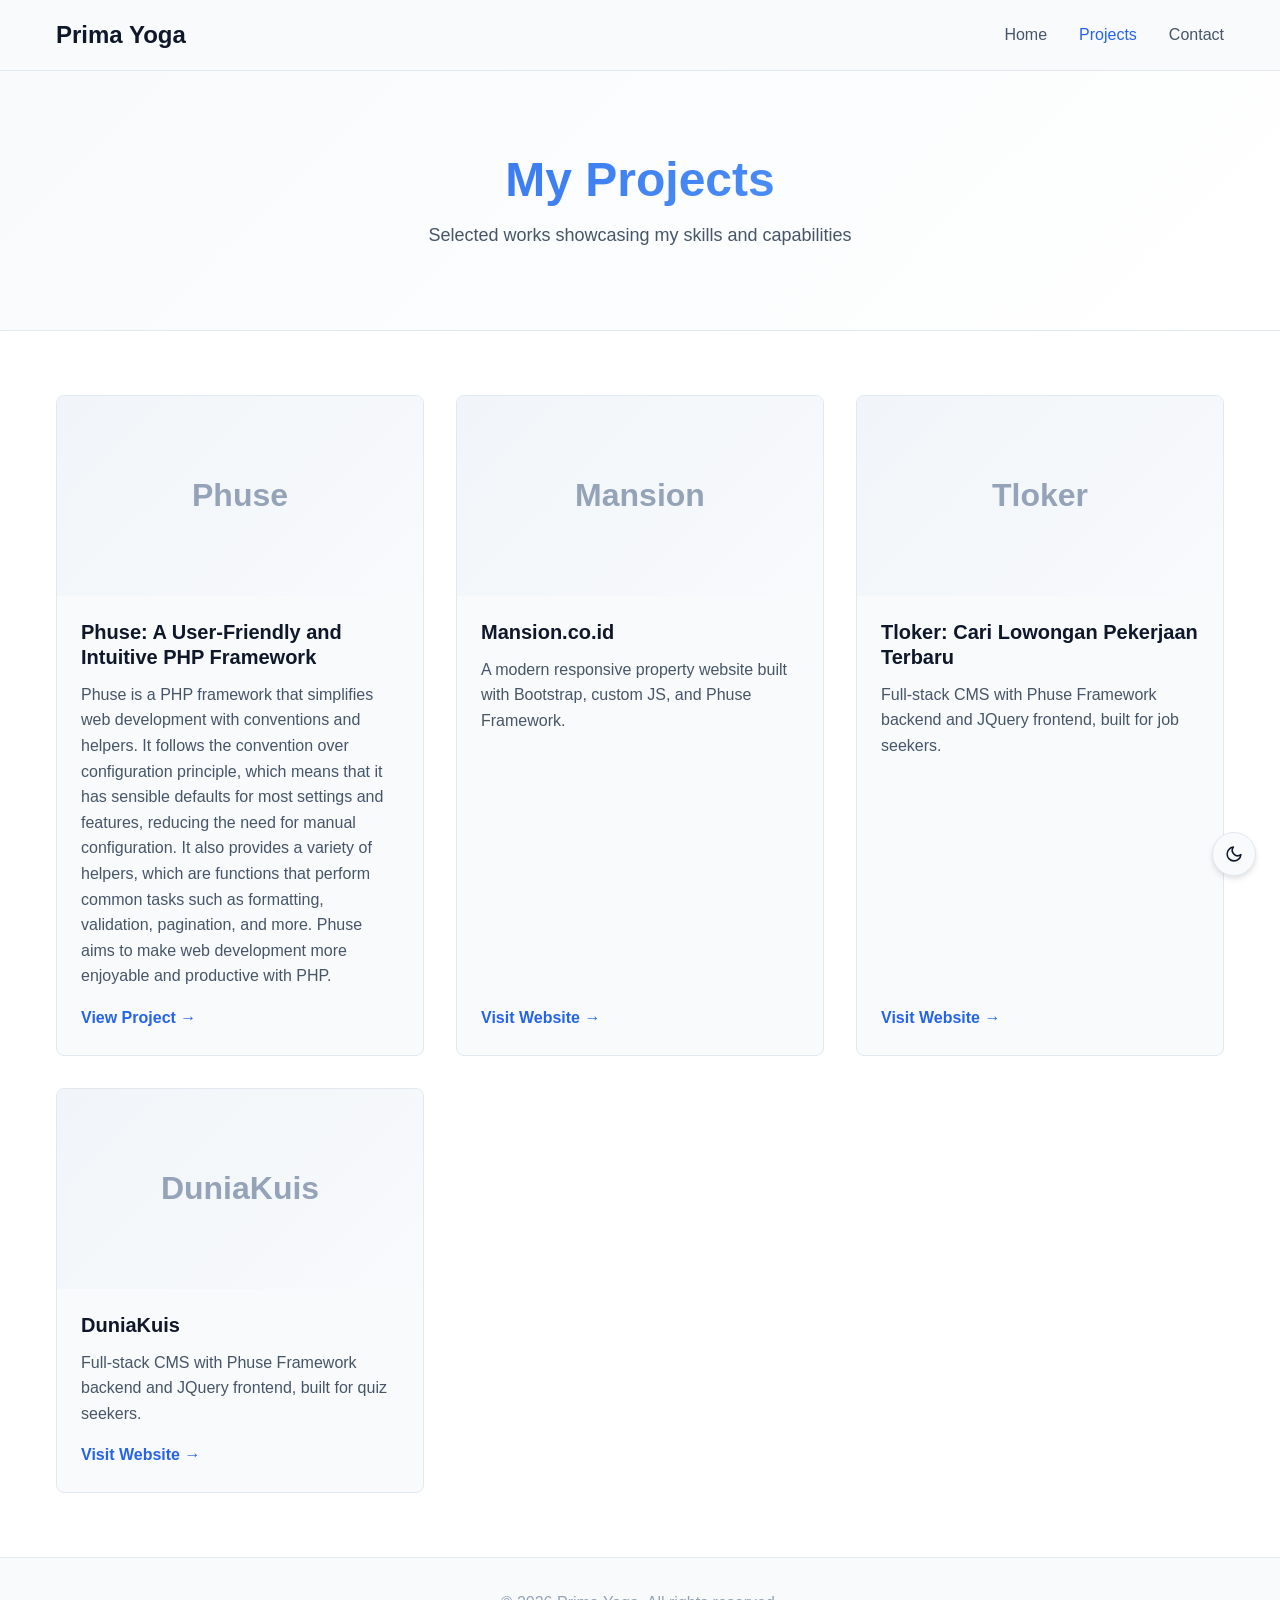
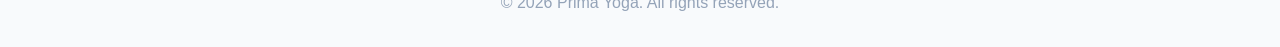
==== commit 896cf404: "update date" ====
--- a/projects.html
+++ b/projects.html
@@ -219,7 +219,7 @@
 
   <footer>
     <div class="container">
-      <p>&copy; 2025 Prima Yoga. All rights reserved.</p>
+      <p>&copy; <script>document.write(new Date().getFullYear());</script> Prima Yoga. All rights reserved.</p>
     </div>
   </footer>
 
